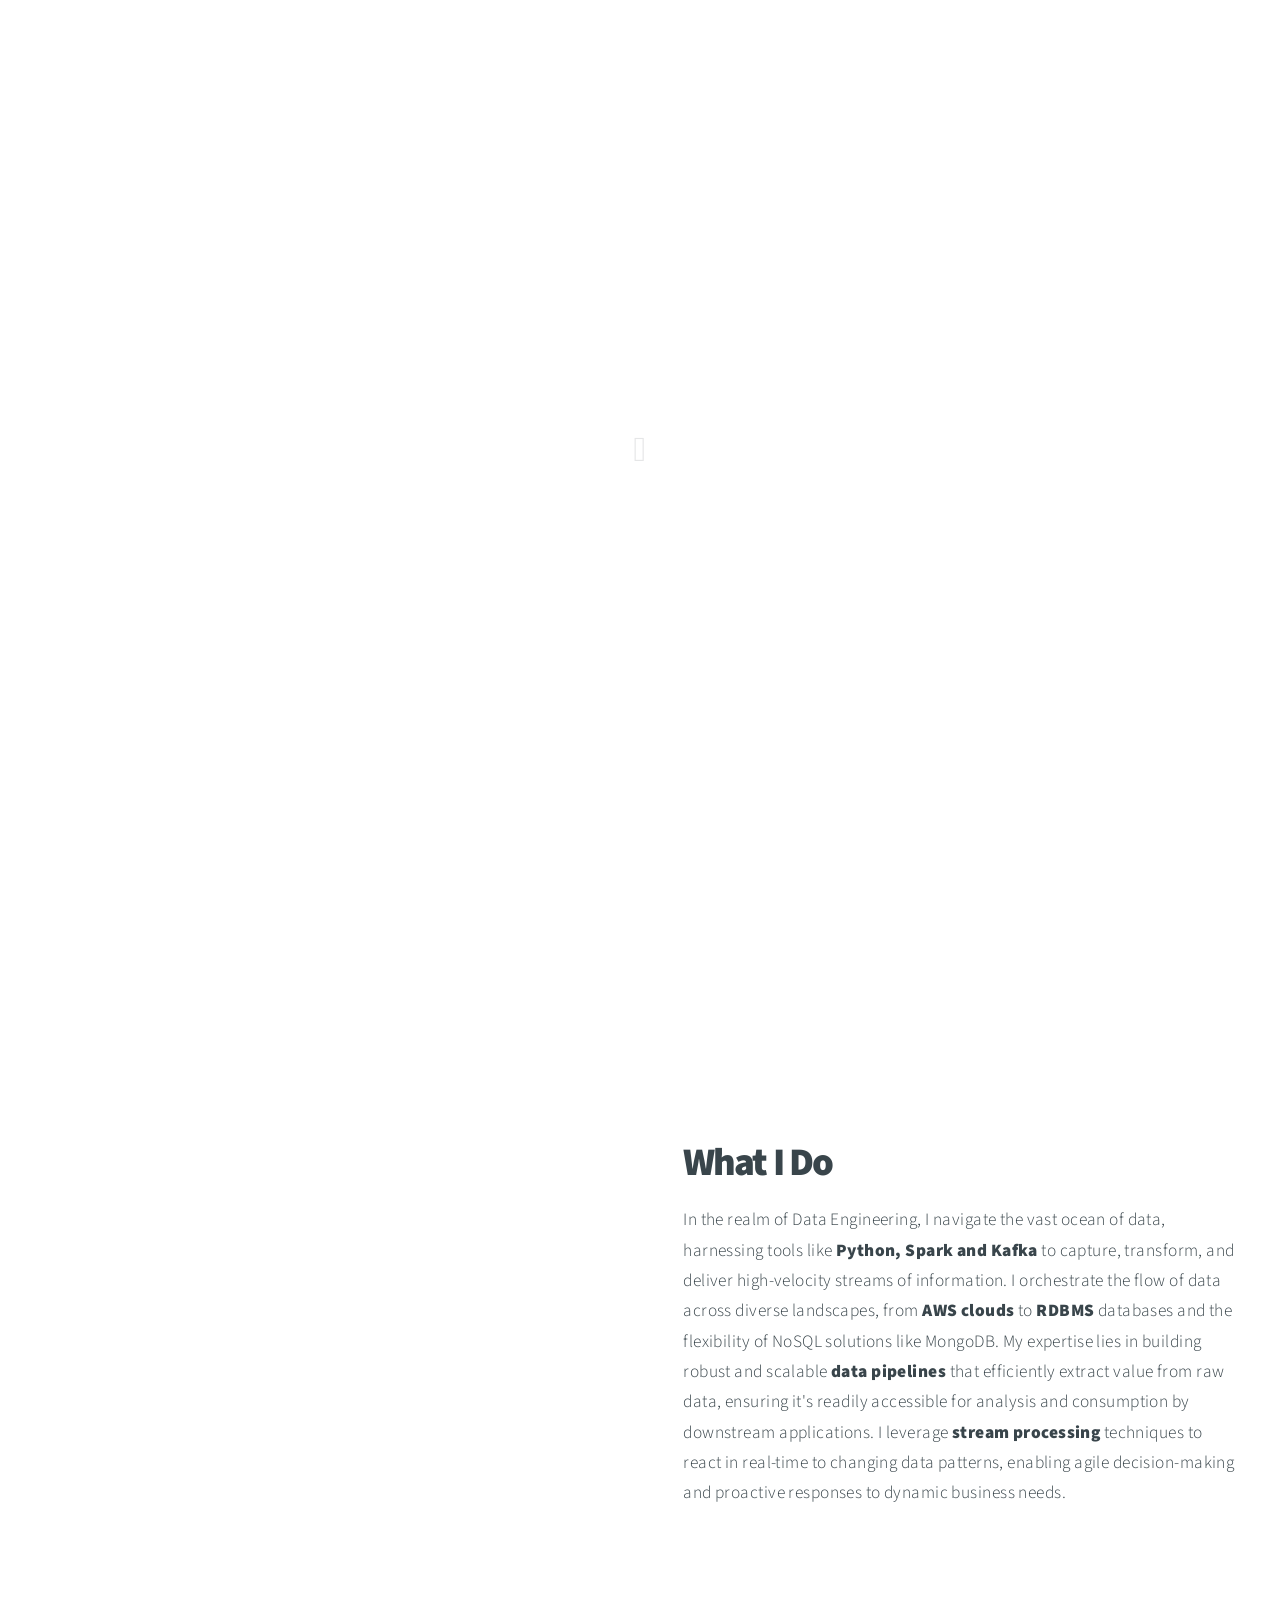
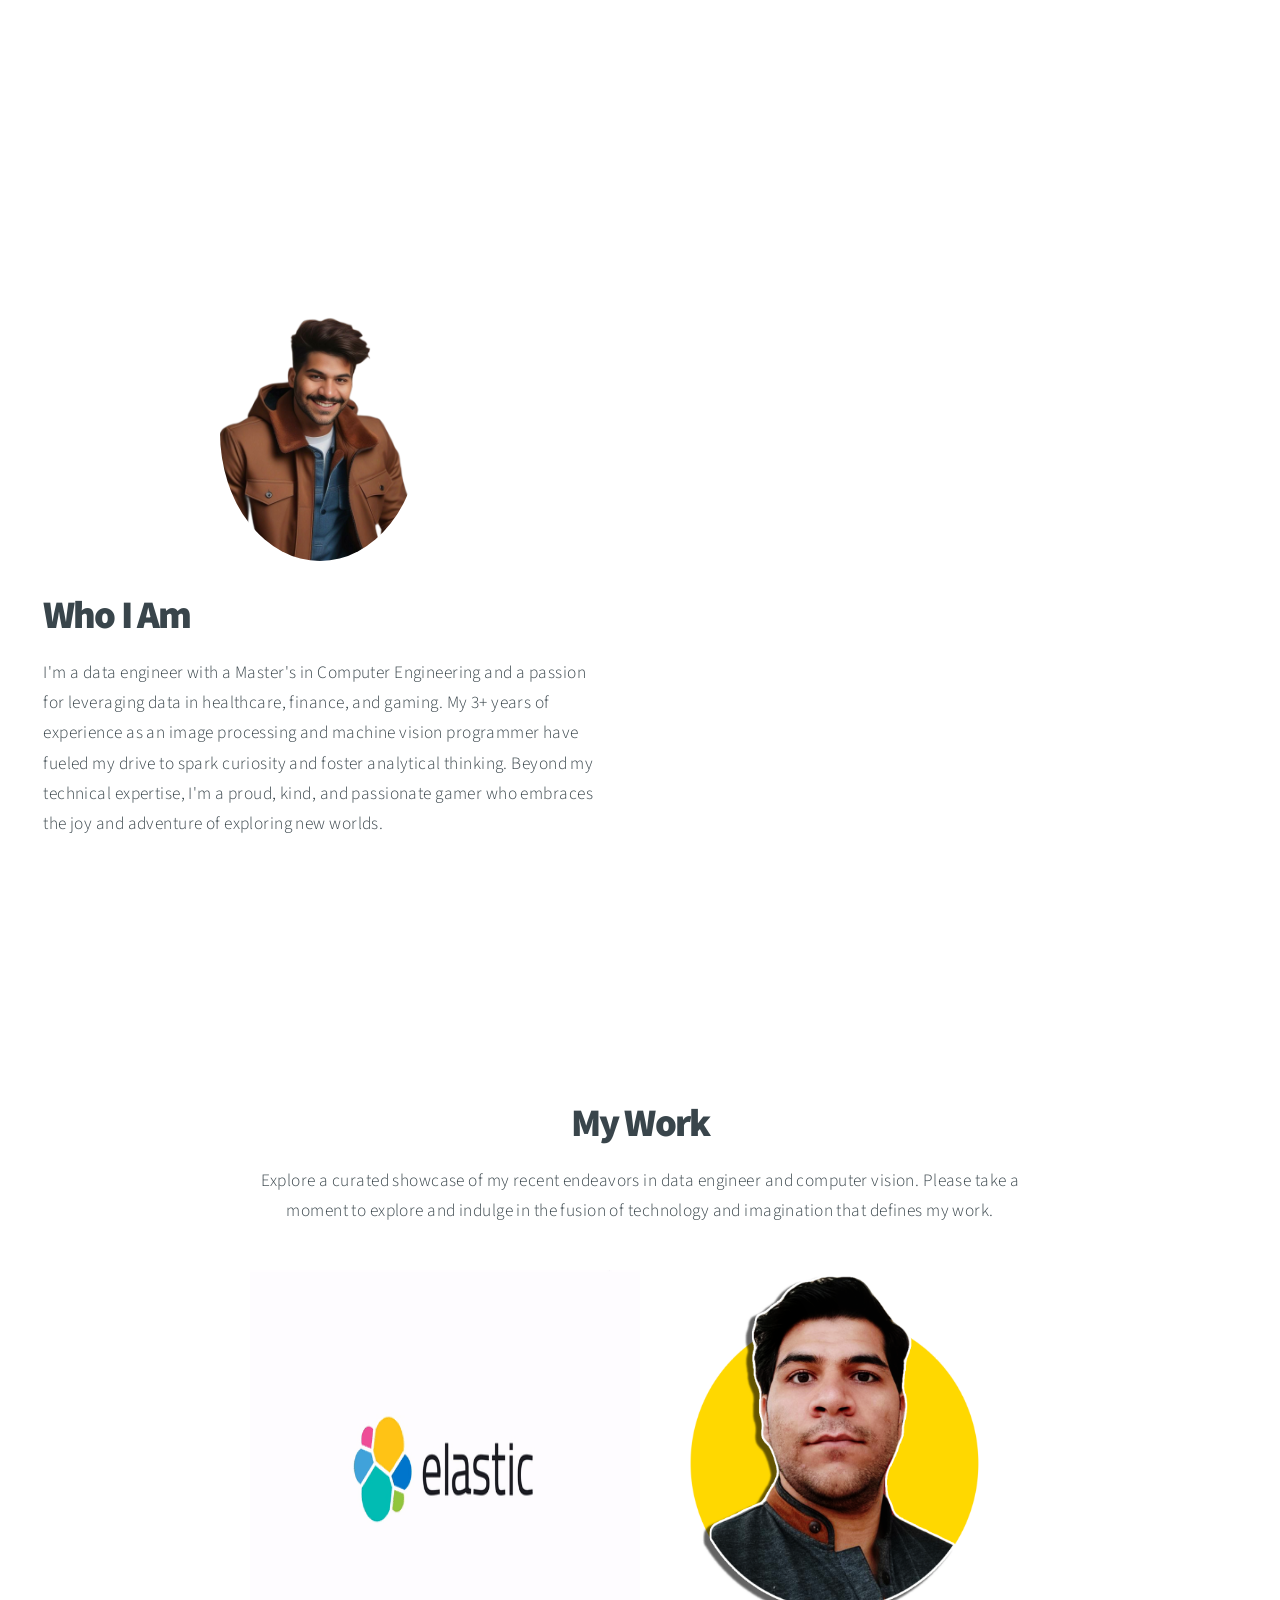
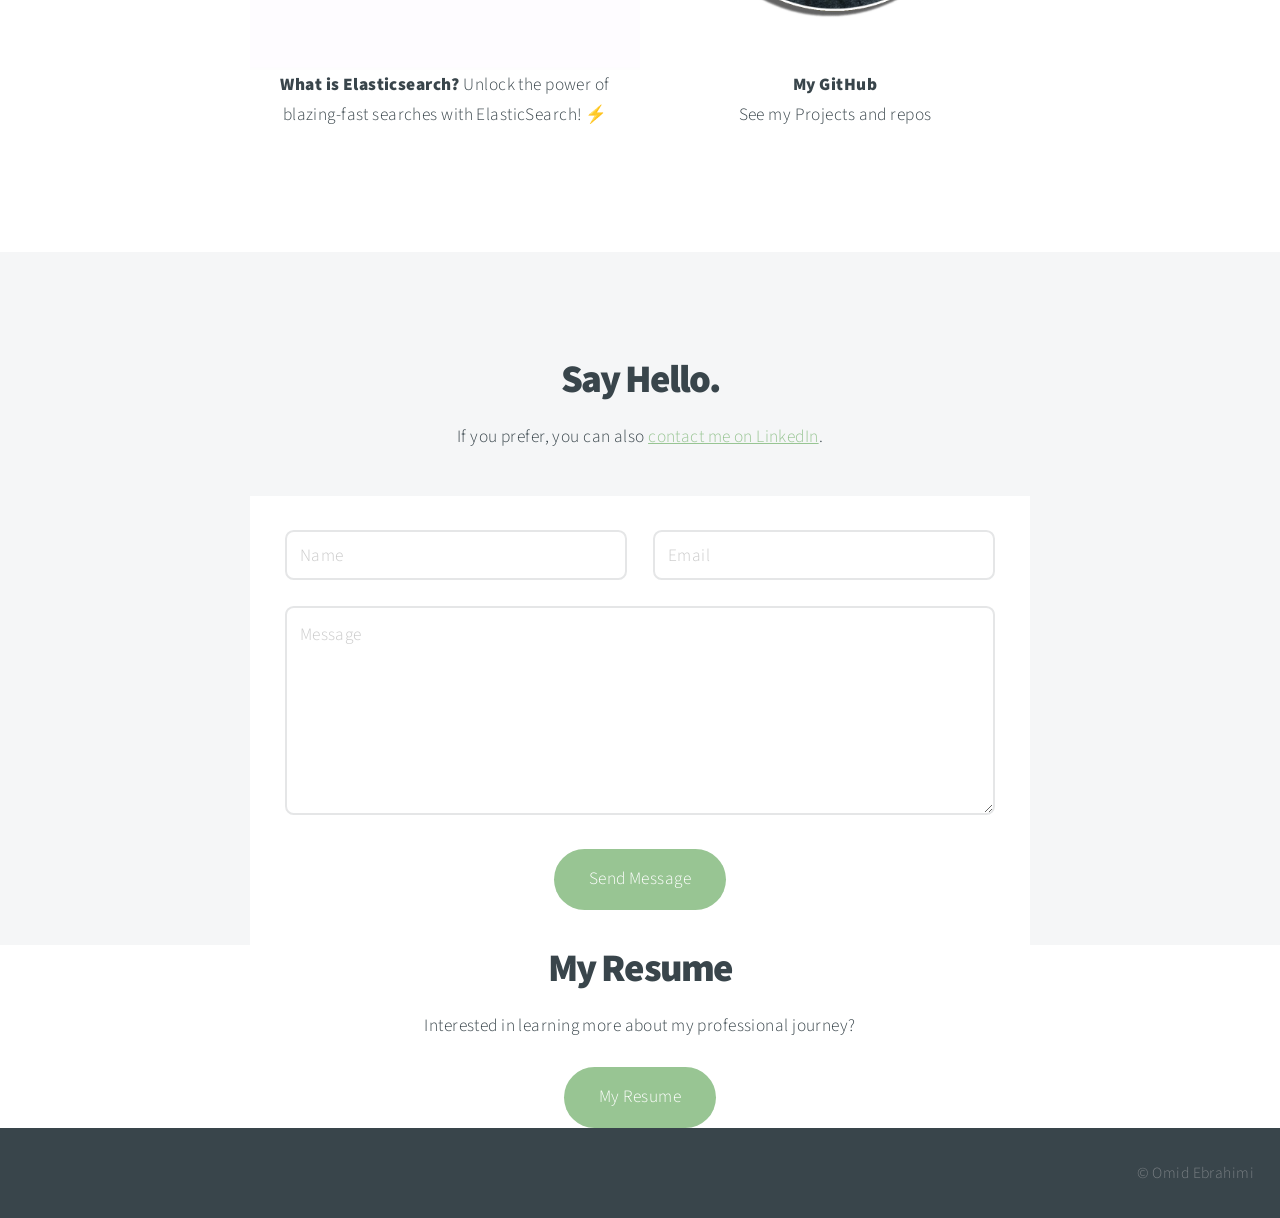
==== index.html @ 538cb81e "edit git hub image and fit article" ====
<!DOCTYPE HTML>
<!--
	Big Picture by HTML5 UP
	html5up.net | @ajlkn
	Free for personal and commercial use under the CCA 3.0 license (html5up.net/license)
-->
<html>
	<head>
		<title>Omid Ebrahimi: Data Engineer Portfolio</title>
		<meta charset="utf-8" />
		<meta name="viewport" content="width=device-width, initial-scale=1, user-scalable=no" />
		<link rel="stylesheet" href="assets/css/main.css" />
		<noscript><link rel="stylesheet" href="assets/css/noscript.css" /></noscript>
	</head>
	<body class="is-preload">

		<!-- Header -->
			<header id="header">
				<h1>Smiling Data Engineer : <a href="https://linkedin.com/in/omidebrahimi1/">Linkedin</a>,
                     <a href="https://github.com/asmrcodez-yt/">Github</a>,
                      <a href="https://medium.com/@thecodez">Medium</a></h1>
				<nav>
					<ul>
						<li><a href="#intro">Intro</a></li>
						<li><a href="#one">What I Do</a></li>
						<li><a href="#two">Who I Am</a></li>
						<li><a href="#work">My Work</a></li>
						<li><a href="#contact">Contact</a></li>
					</ul>
				</nav>
			</header>

		<!-- Intro -->
			<section id="intro" class="main style1 dark fullscreen">
				<div class="content">
					<header>
						<h2>Hey.</h2>
					</header>
					<!--<p>Welcome to <strong>Big Picture</strong> a responsive site template designed by <a href="https://html5up.net">HTML5 UP</a><br />
					and released for free under the <a href="https://html5up.net/license">Creative Commons Attribution license</a>.</p> -->
					<p> <b>Welcome to the portfolio of Omid Ebrahimi , an astrophysicist turned data scientist. 
						<br/>Data engineers, by mastering massive data black holes, uncover hidden and valuable information. Using complex algorithms, they extract brilliant stars of insight from these black holes. </b></p>
					<footer>
						<a href="#one" class="button style2 down">More</a>
					</footer>
				</div>
			</section>

		<!-- One -->
			<section id="one" class="main style2 right dark fullscreen">
				<div class="content box style2">
					<header>
						<h2>What I Do</h2>
					</header>
					<p>In the realm of Data Engineering, I navigate the vast ocean of data, harnessing tools like <b> Python, Spark and Kafka </b> to capture, transform, and deliver high-velocity streams of information. I orchestrate the flow of data across diverse landscapes, from <b>AWS clouds</b>  to <b>RDBMS</b> databases and the flexibility of NoSQL solutions like MongoDB. My expertise lies in building robust and scalable <b>data pipelines</b> that efficiently extract value from raw data, ensuring it's readily accessible for analysis and consumption by downstream applications. I leverage <b>stream processing</b> techniques to react in real-time to changing data patterns, enabling agile decision-making and proactive responses to dynamic business needs.</p>
				</div>
				<a href="#two" class="button style2 down anchored">Next</a>
			</section>

		<!-- Two -->
<section id="two" class="main style2 left dark fullscreen">
    <div class="content box style2">
        <!-- Add Image Here -->
        <figure style="text-align:center; margin-bottom:20px;">
            <img src="images\me.png" alt="Your Name" style="width: 200px; border-radius:50%;" />
        </figure>

        <header>
            <h2>Who I Am</h2>
        </header>
        <p>I'm a data engineer with a Master's in Computer Engineering and a passion for leveraging data in healthcare, finance, and gaming. My 3+ years of experience as an image processing and machine vision programmer have fueled my drive to spark curiosity and foster analytical thinking.

            Beyond my technical expertise, I'm a proud, kind, and passionate gamer who embraces the joy and adventure of exploring new worlds.
</p>
    </div>
    <a href="#work" class="button style2 down anchored">Next</a>
</section>

<!-- Work -->
<section id="work" class="main style3 primary">
    <div class="content">
        <header>
            <h2>My Work</h2>
            <p>Explore a curated showcase of my recent endeavors in data engineer and computer vision. Please take a moment to explore and indulge in the fusion of technology and imagination that defines my work.</p>
        </header>

        <!-- Gallery -->
        <div class="gallery">

            <!-- First Article -->

            <article class="from-left">
               <a href="javascript:void(0);" onclick="window.open('https://www.linkedin.com/pulse/what-elasticsearch-omid-ebrahimi-3rhlf/?trackingId=vCfeGtFwR1SMa940dmOf3w%3D%3D');" class="image fit">
                    <img src="images/thumbs/Welcome.gif" title="AWS" alt="" width="300" height="400" />
                </a> 
                <p><strong>What is Elasticsearch?</strong> Unlock the power of blazing-fast searches with ElasticSearch! ⚡ </p>
            </article>

            <article class="from-right">
                                <a href="javascript:void(0);" onclick="window.open('https://github.com/AsmrCodeZ-YT');" class="image fit">
                    <img src="images/thumbs/github.png" title="Github" alt="" width="300" height="400" />
                </a>
                <p><strong>My GitHub </strong></br> See my Projects and repos</p>
            </article>


        </div> <!-- End of Gallery -->
    </div>
</section>





<!-- Contact -->
<section id="contact" class="main style3 secondary">
    <div class="content">
        <header>
            <h2>Say Hello.</h2>
            <p>If you prefer, you can also <a href="https://www.linkedin.com/in/omidebrahimi1/" target="_blank">contact me on LinkedIn</a>.</p>
        </header>
        <div class="box">
            <form method="post" action="https://formspree.io/f/xpzgpvne">
                <div class="fields">
                    <div class="field half"><input type="text" name="name" placeholder="Name" required /></div>
                    <div class="field half"><input type="email" name="email" placeholder="Email" required /></div>
                    <div class="field"><textarea name="message" placeholder="Message" rows="6" required></textarea></div>
                </div>
                <ul class="actions special">
                    <li><input type="submit" value="Send Message" /></li>
                </ul>
            </form>
        </div>
    </div>
</section>

<!-- Resume -->
<section id="resume" style="text-align:center;">
    <div class="content">
        <header>
            <h2>My Resume</h2>
            <p>Interested in learning more about my professional journey?</p>
        </header>
        <a href="images\OE.pdf" target="_blank" class="button special">My Resume</a>
    </div>
</section>

<!-- Footer -->
<footer id="footer">
    <!-- Icons -->
    <ul class="icons">
        <li><a href="https://www.linkedin.com/in/omidebrahimi1/" target="_blank" class="icon brands fa-linkedin-in"><span class="label">LinkedIn</span></a></li>
    </ul>


				
    
			


				<!-- Menu -->
					<ul class="menu">
						<li>&copy; Omid Ebrahimi</li>
						
					</ul>

			</footer>

		<!-- Scripts -->
			<script src="assets/js/jquery.min.js"></script>
			<script src="assets/js/jquery.poptrox.min.js"></script>
			<script src="assets/js/jquery.scrolly.min.js"></script>
			<script src="assets/js/jquery.scrollex.min.js"></script>
			<script src="assets/js/browser.min.js"></script>
			<script src="assets/js/breakpoints.min.js"></script>
			<script src="assets/js/util.js"></script>
			<script src="assets/js/main.js"></script>

	</body>
</html>
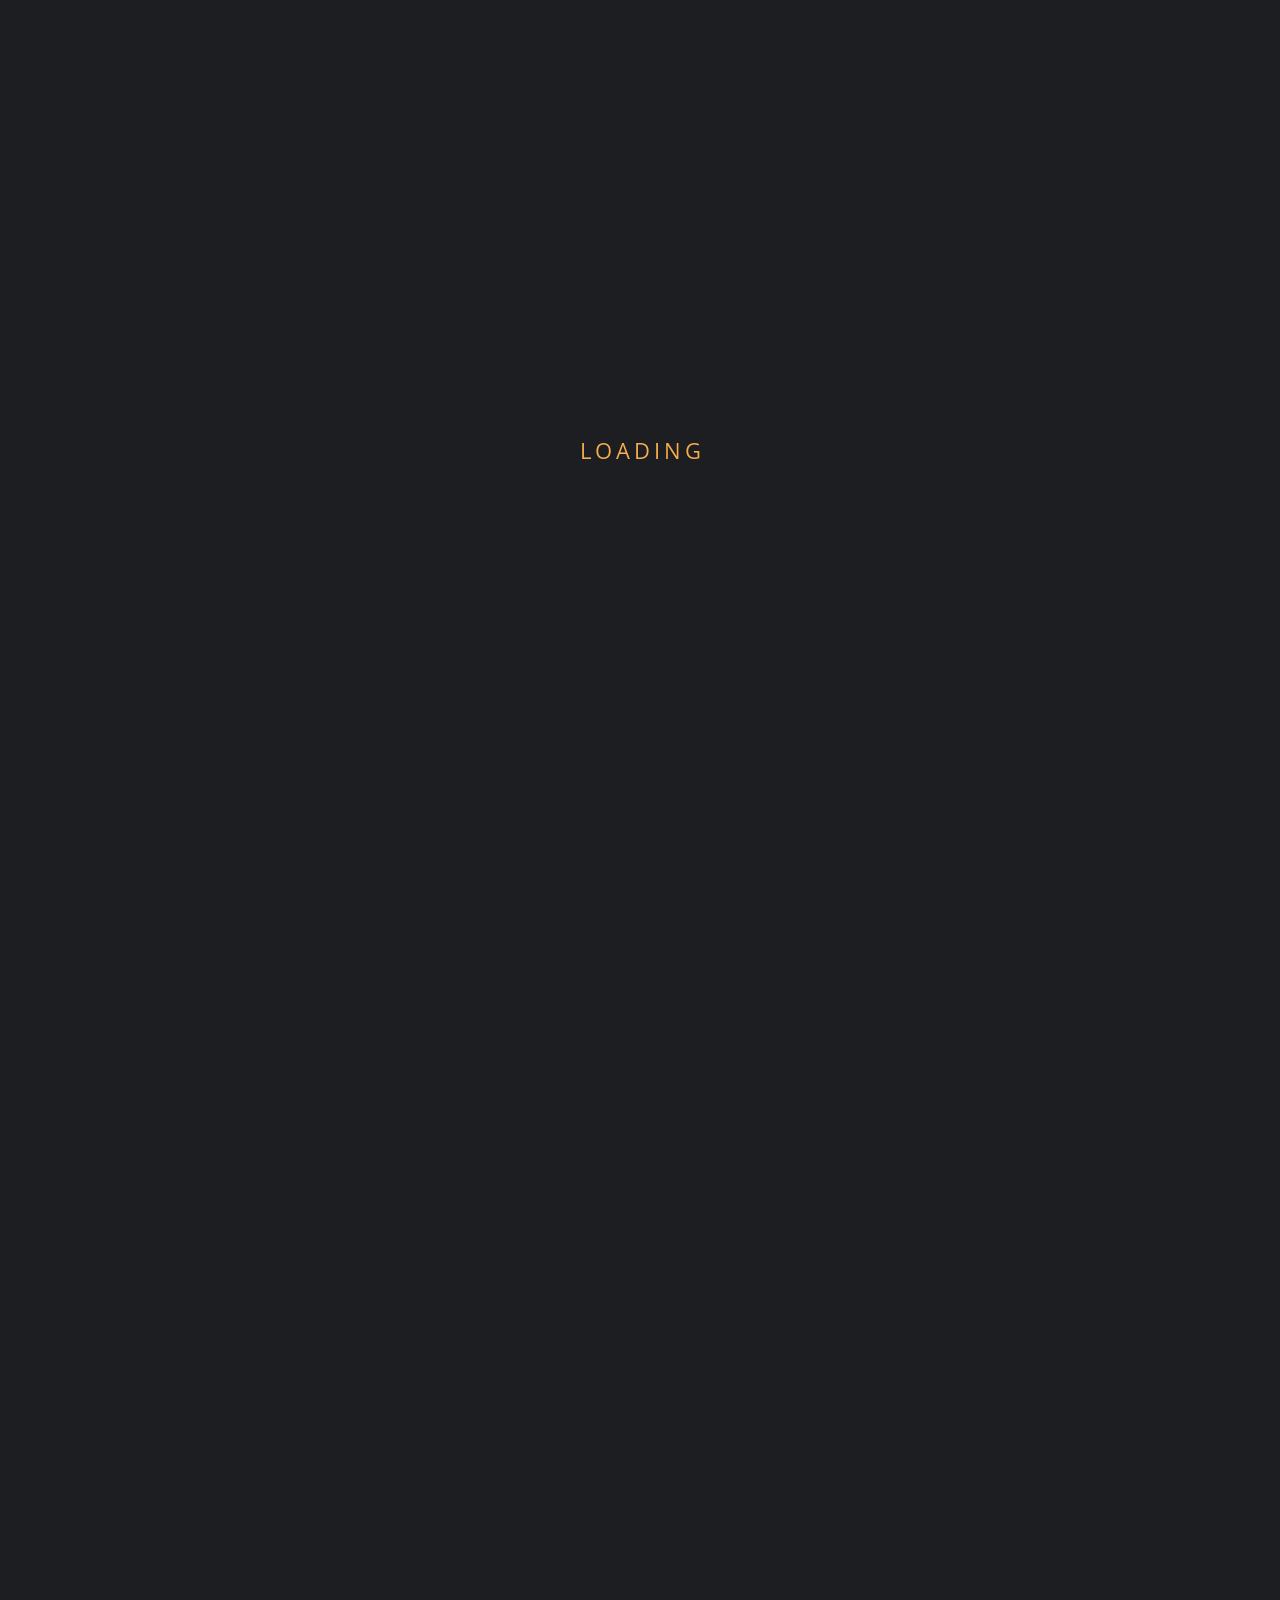
==== commit 66517c67: "feat: :zap: New website minimal" ====
--- a/index.html
+++ b/index.html
@@ -1,180 +1,593 @@
-<!DOCTYPE HTML>
-<!--
-	Big Picture by HTML5 UP
-	html5up.net | @ajlkn
-	Free for personal and commercial use under the CCA 3.0 license (html5up.net/license)
--->
-<html>
-	<head>
-		<title>Omid Ebrahimi: Data Engineer Portfolio</title>
-		<meta charset="utf-8" />
-		<meta name="viewport" content="width=device-width, initial-scale=1, user-scalable=no" />
-		<link rel="stylesheet" href="assets/css/main.css" />
-		<noscript><link rel="stylesheet" href="assets/css/noscript.css" /></noscript>
-	</head>
-	<body class="is-preload">
-
-		<!-- Header -->
-			<header id="header">
-				<h1>Smiling Data Engineer : <a href="https://linkedin.com/in/omidebrahimi1/">Linkedin</a>,
-                     <a href="https://github.com/asmrcodez-yt/">Github</a>,
-                      <a href="https://medium.com/@thecodez">Medium</a></h1>
-				<nav>
-					<ul>
-						<li><a href="#intro">Intro</a></li>
-						<li><a href="#one">What I Do</a></li>
-						<li><a href="#two">Who I Am</a></li>
-						<li><a href="#work">My Work</a></li>
-						<li><a href="#contact">Contact</a></li>
-					</ul>
-				</nav>
-			</header>
-
-		<!-- Intro -->
-			<section id="intro" class="main style1 dark fullscreen">
-				<div class="content">
-					<header>
-						<h2>Hey.</h2>
-					</header>
-					<!--<p>Welcome to <strong>Big Picture</strong> a responsive site template designed by <a href="https://html5up.net">HTML5 UP</a><br />
-					and released for free under the <a href="https://html5up.net/license">Creative Commons Attribution license</a>.</p> -->
-					<p> <b>Welcome to the portfolio of Omid Ebrahimi , an astrophysicist turned data scientist. 
-						<br/>Data engineers, by mastering massive data black holes, uncover hidden and valuable information. Using complex algorithms, they extract brilliant stars of insight from these black holes. </b></p>
-					<footer>
-						<a href="#one" class="button style2 down">More</a>
-					</footer>
-				</div>
-			</section>
-
-		<!-- One -->
-			<section id="one" class="main style2 right dark fullscreen">
-				<div class="content box style2">
-					<header>
-						<h2>What I Do</h2>
-					</header>
-					<p>In the realm of Data Engineering, I navigate the vast ocean of data, harnessing tools like <b> Python, Spark and Kafka </b> to capture, transform, and deliver high-velocity streams of information. I orchestrate the flow of data across diverse landscapes, from <b>AWS clouds</b>  to <b>RDBMS</b> databases and the flexibility of NoSQL solutions like MongoDB. My expertise lies in building robust and scalable <b>data pipelines</b> that efficiently extract value from raw data, ensuring it's readily accessible for analysis and consumption by downstream applications. I leverage <b>stream processing</b> techniques to react in real-time to changing data patterns, enabling agile decision-making and proactive responses to dynamic business needs.</p>
-				</div>
-				<a href="#two" class="button style2 down anchored">Next</a>
-			</section>
-
-		<!-- Two -->
-<section id="two" class="main style2 left dark fullscreen">
-    <div class="content box style2">
-        <!-- Add Image Here -->
-        <figure style="text-align:center; margin-bottom:20px;">
-            <img src="images\me.png" alt="Your Name" style="width: 200px; border-radius:50%;" />
-        </figure>
-
+<!DOCTYPE html>
+<html lang="en" class="no-js">
+
+    <head>
+
+        <!--Meta Tags-->
+        <meta charset="UTF-8" />
+        <meta http-equiv="X-UA-Compatible" content="IE=edge" />
+        <meta name="viewport" content="width=device-width, initial-scale=1.0">
+        <meta name="description" content="Oussama Bouchikhi, resume, personal, portfolio, cv" />
+        <meta name="keywords" content="Oussama Bouchikhi, resume, personal, portfolio, cv" />
+        <meta name="author" content="Oussama Bouchikhi" />
+
+        <!--Page Title-->
+        <title>Oussama Bouchikhi</title>
+
+        <!--Plugins Css-->
+        <link rel="stylesheet" type="text/css" href="css/plugins.css" />
+        <!--Main Styles Css-->
+        <link rel="stylesheet" type="text/css" href="css/style.css" />
+        <!--Color Css-->
+        <link rel="stylesheet" type="text/css" href="css/tan-color.css" />
+
+        <!--Modernizr Js-->
+        <script src="js/modernizr.js"></script>
+
+        <!--Favicons-->
+        <link rel="shortcut icon" href="img/favicon.ico" type="image/x-icon">
+
+    </head>
+
+    <body>
+
+        <!--Preloader Start-->
+        <div class="preloader">
+            <div class="loading-text">
+                <span class="loading-text-words" data-preloader="L">L</span>
+                <span class="loading-text-words" data-preloader="O">O</span>
+                <span class="loading-text-words" data-preloader="A">A</span>
+                <span class="loading-text-words" data-preloader="D">D</span>
+                <span class="loading-text-words" data-preloader="I">I</span>
+                <span class="loading-text-words" data-preloader="N">N</span>
+                <span class="loading-text-words" data-preloader="G">G</span>
+            </div>
+        </div>
+        <!--Preloader End-->
+
+        <!-- Header Start -->
         <header>
-            <h2>Who I Am</h2>
+
+            <!-- logo -->
+            <a class="logo" href="#portfolio"><span>Portfolio</span></a>
+
+            <!-- navigation button -->
+            <div class="menu-button">
+                <span></span>
+                <span></span>
+                <span></span>
+            </div>
+
+            <!-- navigation menu -->
+            <nav class="nav-menu">
+                <div class="nav-menu--links">
+                    <a class="nav-menu--link link--active" href="#home"><i class="fas fa-home"></i><span>Home</span></a>
+                    <a class="nav-menu--link" href="#about"><i class="fas fa-user"></i><span>About</span></a>
+                    <a class="nav-menu--link" href="#resume"><i class="fas fa-address-card"></i><span>Resume</span></a>
+                    <a class="nav-menu--link" href="#portfolio"><i class="fas fa-briefcase"></i><span>Portfolio</span></a>
+                    <a class="nav-menu--link" href="#contact"><i class="fas fa-envelope"></i><span>Contact</span></a>
+                </div>
+
+                <!-- social links -->
+                <div class="social-links">
+                    <a class="social-link" href="https://www.linkedin.com/in/omidebrahimi1/">
+                        <i class="fab fa-linkedin-in"></i>
+                    </a>
+                    <a class="social-link" href="https://github.com/asmrcodez-yt">
+                        <i class="fab fa-github"></i>
+                    </a>
+                    <a class="social-link" href="https://medium.com/@thecodez">
+                        <i class="fab fa-medium"></i>
+                    </a>
+                </div>
+
+            </nav>
+
         </header>
-        <p>I'm a data engineer with a Master's in Computer Engineering and a passion for leveraging data in healthcare, finance, and gaming. My 3+ years of experience as an image processing and machine vision programmer have fueled my drive to spark curiosity and foster analytical thinking.
-
-            Beyond my technical expertise, I'm a proud, kind, and passionate gamer who embraces the joy and adventure of exploring new worlds.
-</p>
-    </div>
-    <a href="#work" class="button style2 down anchored">Next</a>
-</section>
-
-<!-- Work -->
-<section id="work" class="main style3 primary">
-    <div class="content">
-        <header>
-            <h2>My Work</h2>
-            <p>Explore a curated showcase of my recent endeavors in data engineer and computer vision. Please take a moment to explore and indulge in the fusion of technology and imagination that defines my work.</p>
-        </header>
-
-        <!-- Gallery -->
-        <div class="gallery">
-
-            <!-- First Article -->
-
-            <article class="from-left">
-               <a href="javascript:void(0);" onclick="window.open('https://www.linkedin.com/pulse/what-elasticsearch-omid-ebrahimi-3rhlf/?trackingId=vCfeGtFwR1SMa940dmOf3w%3D%3D');" class="image fit">
-                    <img src="images/thumbs/Welcome.gif" title="AWS" alt="" width="300" height="400" />
-                </a> 
-                <p><strong>What is Elasticsearch?</strong> Unlock the power of blazing-fast searches with ElasticSearch! ⚡ </p>
-            </article>
-
-            <article class="from-right">
-                                <a href="javascript:void(0);" onclick="window.open('https://github.com/AsmrCodeZ-YT');" class="image fit">
-                    <img src="images/thumbs/github.png" title="Github" alt="" width="300" height="400" />
-                </a>
-                <p><strong>My GitHub </strong></br> See my Projects and repos</p>
-            </article>
-
-
-        </div> <!-- End of Gallery -->
-    </div>
-</section>
-
-
-
-
-
-<!-- Contact -->
-<section id="contact" class="main style3 secondary">
-    <div class="content">
-        <header>
-            <h2>Say Hello.</h2>
-            <p>If you prefer, you can also <a href="https://www.linkedin.com/in/omidebrahimi1/" target="_blank">contact me on LinkedIn</a>.</p>
-        </header>
-        <div class="box">
-            <form method="post" action="https://formspree.io/f/xpzgpvne">
-                <div class="fields">
-                    <div class="field half"><input type="text" name="name" placeholder="Name" required /></div>
-                    <div class="field half"><input type="email" name="email" placeholder="Email" required /></div>
-                    <div class="field"><textarea name="message" placeholder="Message" rows="6" required></textarea></div>
+        <!-- Header End -->
+
+
+        <!-- Pages Stack Start -->
+        <div id="main" class="pages-stack">
+
+            <!--Banner Page Start-->
+            <section id="home"  class="page section-home" style="background-image: url('img/background/bg-img.jpg');">
+                <div class="banner-text">
+                    <div class="profile-img">
+                        <img src="img/profile-img.jpg" alt="person-image">
+                    </div>
+
+                    <h4> Omid Ebrahimi</h4>
+
+                    <div class="text-slideshow" data-effect="fx3">
+                        <div class="text-slide text-slide--current"><h2 class="animate-title">Big Data Engineer</h2></div>
+                    </div>
+
                 </div>
-                <ul class="actions special">
-                    <li><input type="submit" value="Send Message" /></li>
-                </ul>
-            </form>
+            </section>
+            <!--Banner Page End-->
+
+            <!--About Page Start-->
+            <section id="about" class="page section-about">
+                    <div class="container">
+
+                        <div class="page-heading">
+                            <h2 data-shadow="About">About</h2>
+                        </div>
+
+                        <!--About Info Section Start-->
+                        <div class="row about-info mb-60">
+                            <div class="col-lg-5">
+
+                                <!-- about image -->
+                                <div class="about-img">
+                                    <img src="img/about-img.jpg" alt="">
+                                </div>
+
+                            </div>
+
+                            <div class="col-lg-7">
+                                <h3 class="mb-20">Omid Ebrahimi</h3>
+                                <p>Hello! I’m <strong>Omid Ebrahimi</strong>. In the realm of Data Engineering, I navigate the vast ocean of data, harnessing tools like <strong>Python</strong>, <strong>Spark</strong> and <strong>kafka</strong> to capture, transform, and deliver high-velocity streams of information. I orchestrate the flow of data across diverse landscapes, from AWS clouds to <strong>RDBMS databases</strong> and the flexibility of NoSQL solutions like MongoDB. My expertise lies in building robust and scalable data <strong>pipelines</strong> that efficiently extract value from raw data, ensuring it's readily accessible for analysis and consumption by downstream applications. I leverage <strong>stream processing</strong> techniques to react in real-time to changing data patterns, enabling agile decision-making and proactive responses to dynamic business needs.</p>
+
+                                <div class="row mb-20">
+                                    <div class="col-sm-6 col-lg-8">
+                                        <!-- about list -->
+                                        <ul class="about-list">
+                                            <li> <span class="title">Name</span> <span class="value">Omid Ebrahimi</span> </li>
+                                            <li> <span class="title">Email</span> <span class="value">omidh225@gmail.com</span> </li>
+                                        </ul>
+                                    </div>
+                                    <div class="col-sm-6">
+                                        <!-- about list -->
+                                        <ul class="about-list">
+                                            <li> <span class="title">GitHub</span> <span class="value">AsmrCodeZ-YT</span> </li>
+                                            <li> <span class="title">Location</span> <span class="value">Iran</span> </li>
+                                            <li> <span class="title">Freelance</span> <span class="value">Available</span> </li>
+                                        </ul>
+                                    </div>
+                                </div>
+
+                                <div class="row">
+                                    <div class="col-md-12">
+                                        <!-- resume button -->
+                                        <div class="resume-button">
+                                            <a class="main-btn" download target="_blank" href="https://drive.google.com/file/d/16v3rtnOcx5ItvTKjLiqgVAqCz86He98F/view?usp=sharing">Download CV</a>
+                                        </div>
+                                    </div>
+                                </div>
+
+                            </div>
+                        </div>
+                        <!--About Info Section End-->
+
+                        <!--Services Section Start-->
+                        <div class="row services mb-20">
+                            <div class="col-md-12">
+                                <div class="sub-heading">
+                                    <h3 >Services</h3>
+                                </div>
+                            </div>
+
+                            <!--service item-->
+                            <div class="col-lg-3 col-sm-6">
+                                <div class="service-item">
+                                    <i class="icon-desktop"></i>
+                                    <h4 class="title">Web Development</h4>
+                                    <p>I can develop your DataBases and Data Pipeline with the latest technologies</p>
+                                </div>
+                            </div>
+
+                            <!--service item-->
+                            <div class="col-lg-3 col-sm-6">
+                                <div class="service-item">
+                                    <i class="icon-speedometer"></i>
+                                    <h4 class="title">Optimize performance</h4>
+                                    <p>I can optimize your DataBases and Data Pipeline speed an performance wheter for the Cload</p>
+                                </div>
+                            </div>
+
+                            <!--service item-->
+                            <div class="col-lg-3 col-sm-6">
+                                <div class="service-item">
+                                    <i class="icon-cloud"></i>
+                                    <h4 class="title">Pipeline Deployment</h4>
+                                    <p>I can deploy any pipeline in a shared hosting server or on the cloud</p>
+                                </div>
+                            </div>
+
+                            <!--service item-->
+                            <div class="col-lg-3 col-sm-6">
+                                <div class="service-item">
+                                    <i class="icon-tools-2"></i>
+                                    <h4 class="title">Bug fixing</h4>
+                                    <p>I can fix your database/pipeline bugs/errors and refactor your code to meet the best practises and have a clean architecture</p>
+                                </div>
+                            </div>
+
+                        </div>
+                        <!--Services Section End-->
+
+                    </div>
+            </section>
+            <!--About Section End-->
+
+            <!--Resume Page Start-->
+            <section id="resume" class="page section-resume">
+                <div class="container">
+                    <div class="row">
+                        <div class="col-md-12">
+                            <div class="page-heading">
+                                <h2 data-shadow="Resume">Resume</h2>
+                            </div>
+                        </div>
+                    </div>
+
+                    <div class="row mb-10">
+
+                        <!--Experience Column Start-->
+                        <div class="col-lg-6">
+                            <div class="sub-heading">
+                                <h3>Experience</h3>
+                            </div>
+
+                            <!--experience timeline start-->
+                            <ul class="experience timeline">
+                                <!--timeline item-->
+                                <li class="event">
+                                    <h4>Backend developer</h4>
+                                    <h5>
+                                        <span class="date">05/2022 - present</span>
+                                        <span class="company">contract | remote</span>
+                                        <p class="company">Oney</p>
+                                    </h5>
+                                    <p>Stack: Nodejs, Typescript, DDD, BDD, Azure DevOps, Jest, Cypress, Cucumber...</p>
+                                </li>
+                            </ul>
+                            <!--experience timeline end-->
+
+                            <!--experience timeline start-->
+                            <ul class="experience timeline">
+                                <!--timeline item-->
+                                <li class="event">
+                                    <h4>Frontend developer</h4>
+                                    <h5>
+                                        <span class="date">02/2022 - 05/2022</span>
+                                        <span class="company">Fulltime | remote</span>
+                                        <p class="company">Smartinia</p>
+                                    </h5>
+                                    <p>Leveraged GraphQL to create APIs for both internal and external use,
+                                        reducing the time to ship new front-end features</p>
+                                    <p>Work with designers, translating designs into code (React/React native/Nextjs).</p>
+                                </li>
+                            </ul>
+                            <!--experience timeline end-->
+                            
+                            <!--experience timeline start-->
+                            <ul class="experience timeline">
+                                <!--timeline item-->
+                                <li class="event">
+                                    <h4>Fullstack developer</h4>
+                                    <h5>
+                                        <span class="date">09/2021 - 02/2022</span>
+                                        <span class="company">Freelance, remote</span>
+                                    </h5>
+                                    <p>Contributed to the frontend of a web app for cloud infrastructure management platform using React and Redux.</p>
+                                    <p>Created a part of a nutrition mobile application using React native</p>
+                                </li>
+                            </ul>
+                            <!--experience timeline end-->
+
+                            <!--experience timeline start-->
+                            <ul class="experience timeline">
+                                <!--timeline item-->
+                                <li class="event">
+                                    <h4>Open Source Contributor</h4>
+                                    <h5>
+                                        <span class="date">10/2019 - 10/2021</span>
+                                        <span class="company">Volunteer, remote</span>
+                                        <p class="company">Github</p>
+                                    </h5>
+                                    <p>Built 100% test coverage for all new features using Jest and Istanbul for the 𝗱𝘇𝗰𝗼𝗱𝗲-𝗶𝗼/𝗹𝗲𝗯𝗹𝗮𝗱 library</p>
+                                    <p>Handled the API design and development of RESTful Services for the 𝗱𝘇𝗰𝗼𝗱𝗲-𝗶𝗼/𝗹𝗲𝗯𝗹𝗮𝗱 using Nodejs</p>
+                                    <p>Maintained the open-minds/-Hacktober-fest-2021 repo</p>
+                                    <p>Contributed to the development of Team Open Minds website</p>
+                                    <p>And others...</p>
+                                </li>
+                            </ul>
+                            <!--experience timeline end-->
+
+                        </div>
+                        <!--Experience Column End-->
+
+                        <!--Education Column Start-->
+                        <div class="col-lg-6">
+                            <div class="sub-heading">
+                                <h3>Education</h3>
+                            </div>
+
+                            <!--education timeline start-->
+                            <ul class="education timeline">
+                                <!--timeline item-->
+                                <li class="event">
+                                    <h4>Bachelor's degree in IT</h4>
+                                    <h5>
+                                        <span class="date">2018-2021</span>
+                                        <span class="company">Université Oran 1, Oran, Algeria</span>
+                                    </h5>
+                                    <p>I graduated from "Université Oran 1 Ahmed Ben Bella" with a Bachelor's degree in Computer science (Information Technolgy)</p>
+                                </li>
+                            </ul>
+                            <!--education timeline end-->
+
+                        </div>
+                        <!--Education Column End-->
+                    </div>
+
+                    <!--Skills Row Start-->
+                    <div class="row">
+
+                        <!-- Frontend Skills Column Start -->
+                        <div class="col-lg-6 skills">
+                            <div class="sub-heading">
+                                <h3>My Skills</h3>
+                            </div>
+
+                            <div class="custom-skills">
+                              <!--skill item-->
+                              <div class="custom-skill">
+                                  Python
+                              </div>
+                              <!--skill item-->
+                              <div class="custom-skill">
+                                Go
+                                </div>
+                              <!--skill item-->
+                              <div class="custom-skill">
+                                Spark
+                              </div>
+                              <!--skill item-->
+                              <div class="custom-skill">
+                                  Kafka
+                              </div>
+                              <!--skill item-->
+                              <div class="custom-skill">
+                                  ElasticSearch
+                              </div>
+                              <!--skill item-->
+                              <div class="custom-skill">
+                                  SQL
+                              </div>
+                              <!--skill item-->
+                              <div class="custom-skill">
+                                  PostgresSQL
+                              </div>
+                              <!--skill item-->
+                              <div class="custom-skill">
+                                AirFlow
+                            </div>
+                            </div>
+
+                        </div>
+                        <!-- Frontend Skills Column End -->
+
+                        <!-- Backend Skills Column Start -->
+                        <div class="col-lg-6 skills">
+                            <div class="sub-heading">
+                                <h3 data-shadow="Backend Skills">Stream Processing</h3>
+                            </div>
+
+                            <div class="custom-skills">
+                              <!--skill item-->
+                              <div class="custom-skill">
+                                  MongoDB
+                              </div>
+                              <!--skill item-->
+                              <div class="custom-skill">
+                                  Postgres
+                              </div>
+                              <!--skill item-->
+                              <div class="custom-skill">
+                                  MySQL
+                              </div>
+                              <!--skill item-->
+                              <div class="custom-skill">
+                                  Docker
+                              </div>
+                              <!--skill item-->
+                              <div class="custom-skill">
+                                  AWS
+                              </div>
+                              <!--skill item-->
+                              <div class="custom-skill">
+                                  Kubernetes
+                              </div>
+                              <!--skill item-->
+                              <div class="custom-skill">
+                                DBT
+                                </div>
+                              <!--skill item-->
+                              <div class="custom-skill">
+                                  Testing
+                              </div>
+                            </div>
+
+                        </div>
+                        <!-- Backend Skills Column End -->
+
+                    </div>
+                    <!--Skills Row End-->
+
+                </div>
+            </section>
+            <!--Resume Page End-->
+
+            <!--Portfolio Page Start-->
+            <section id="portfolio" class="page section-blog">
+                <div class="container">
+                    <div class="row">
+                        <div class="col-md-12">
+                            <div class="page-heading">
+                                <h2 data-shadow="Portfolio">Portfolio</h2>
+                            </div>
+                        </div>
+                    </div>
+                    <div class="blogs-container">
+
+                        <div class="col-lg-6">
+                            <!--Portfolio item-->
+                            <div class="blog-item">
+                                <div class="post-img">
+                                    <img src="img/portfolio/elastic_article.gif" alt="PostHunter">
+                                </div>
+                                <div class="post-content">
+                                    <a class="cat" href="https://www.linkedin.com/pulse/what-elasticsearch-omid-ebrahimi-3rhlf/?trackingId=vCfeGtFwR1SMa940dmOf3w%3D%3D">ElasticSearch Article</a>
+                                    <p>What is Elasticsearch?</p>
+                                    <div class="meta">
+                                        <span class="date">January 1, 2025</span>
+                                    </div>
+                                </div>
+                            </div>
+                            <div class="blog-item">
+                                <div class="post-img">
+                                    <img src="img/portfolio/img-1.png" alt="PostHunter">
+                                </div>
+                                <div class="post-content">
+                                    <a class="cat" href="./pages/portfolio/crwn-clothing.html">Post Hunter Telegram</a>
+                                    <p>Post Hunter Telegram</p>
+                                    <div class="meta">
+                                        <span class="date">January 1, 2025</span>
+                                    </div>
+                                </div>
+                            </div>
+
+                            <!--Portfolio item-->
+                            <div class="blog-item">
+
+                                <div class="post-img">
+                                    <img src="img/portfolio/img-2.png" alt="CRWN Clothing">
+                                </div>
+
+                                <div class="post-content">
+                                    <a class="cat" href="./pages/portfolio/smart-brain.html">News Scraping pipeline</a>
+                                    <p>News Scraping pipeline</p>
+                                    <div class="meta">
+                                        <span class="date">January 19, 2025</span>
+                                    </div>
+                                </div>
+                            </div>
+
+                            <!--Portfolio item-->
+                            <div class="blog-item">
+
+                                <div class="post-img">
+                                    <img src="img/portfolio/img-3.jpg" alt="Pneumoty">
+                                </div>
+
+                                <div class="post-content">
+                                    <a class="cat" href="./pages/portfolio/pneumoty.html">Pneumoty</a>
+                                    <div class="meta">
+                                      <p>Social network dedicated for doctors</p>
+                                        <span class="date">Jully 3, 2021</span>
+                                    </div>
+                                </div>
+                            </div>
+
+                        </div>
+
+                    </div>
+                </div>
+            </section>
+            <!--Portfolio Page End-->
+
+            <!--Contact Page Start-->
+            <section id="contact"  class="page section-contact">
+                <div class="container">
+                    <div class="row">
+                        <div class="col-md-12">
+                            <div class="page-heading">
+                                <h2 data-shadow="Contact">Contact</h2>
+                            </div>
+                        </div>
+                    </div>
+
+                    <div class="row">
+                        <!--Contact Information Column Start-->
+                        <div class="contact-detail">
+                            <div class="sub-heading mb-20">
+                                <h3>Get In Touch</h3>
+                            </div>
+                            <p>For more information on any of my services or to talk about how I may be able to help you,
+                              <!--  please get in touch with me using the form opposite. Or  -->
+                              you can call and follow my social media.</p>
+                            <ul class="contact-info">
+                                <li class="email">
+                                    <span class="title">E-mail</span><span class="value">Omidh225@gmail.com</span>
+                                </li>
+                            </ul>
+
+                            <!--social media icons-->
+                            <div class="social-media">
+                                <h4>Follow</h4>
+                                <div class="social-media-icons">
+                                    <a href="https://www.linkedin.com/in/omidebrahimi1/"><i class="fab fa-linkedin"></i></a>
+                                </div>
+                            </div>
+                        </div>
+                        <!--Contact Information Column End-->
+
+
+                        <!--Contact Form Column Start-->
+                        
+                        <div class="col-lg-6">
+                            <form id="contact-form" method="post" action="mail.php">
+                                <div class="input">
+                                    <input class="input-field cf-validate" id="cf-name" type="text" name="name" placeholder="Your Name"/>
+                                </div>
+
+                                <div class="input">
+                                    <input class="input-field cf-validate" id="cf-email" type="text" name="email" placeholder="Your Email"/>
+                                </div>
+
+                                <div class="input">
+                                    <textarea class="input-field cf-validate" id="cf-message" name="message" rows="5" placeholder="Message"></textarea>
+                                </div>
+
+                                <div class="alert-container col-md-12"></div>
+
+                                <div class="submit-button text-center">
+                                    <button class="main-btn" id="cf-submit">Send Message</button>
+                                </div>
+
+                            </form>
+                        </div>
+
+                        <!--Contact Form Column End-->
+
+                    </div>
+
+
+                </div>
+            </section>
+            <!--Contact Page End-->
+
         </div>
-    </div>
-</section>
-
-<!-- Resume -->
-<section id="resume" style="text-align:center;">
-    <div class="content">
-        <header>
-            <h2>My Resume</h2>
-            <p>Interested in learning more about my professional journey?</p>
-        </header>
-        <a href="images\OE.pdf" target="_blank" class="button special">My Resume</a>
-    </div>
-</section>
-
-<!-- Footer -->
-<footer id="footer">
-    <!-- Icons -->
-    <ul class="icons">
-        <li><a href="https://www.linkedin.com/in/omidebrahimi1/" target="_blank" class="icon brands fa-linkedin-in"><span class="label">LinkedIn</span></a></li>
-    </ul>
-
-
-				
-    
-			
-
-
-				<!-- Menu -->
-					<ul class="menu">
-						<li>&copy; Omid Ebrahimi</li>
-						
-					</ul>
-
-			</footer>
-
-		<!-- Scripts -->
-			<script src="assets/js/jquery.min.js"></script>
-			<script src="assets/js/jquery.poptrox.min.js"></script>
-			<script src="assets/js/jquery.scrolly.min.js"></script>
-			<script src="assets/js/jquery.scrollex.min.js"></script>
-			<script src="assets/js/browser.min.js"></script>
-			<script src="assets/js/breakpoints.min.js"></script>
-			<script src="assets/js/util.js"></script>
-			<script src="assets/js/main.js"></script>
-
-	</body>
+        <!-- /pages-stack -->
+
+        <!--Jquery JS-->
+        <script src="js/jquery.min.js"></script>
+        <!--Plugins JS-->
+        <script src="js/plugins.min.js"></script>
+        <!--Google Map Api-->
+        <script src="https://maps.google.com/maps/api/js?sensor=false"></script>
+        <!--Site Main JS-->
+        <script src="js/main.js"></script>
+        <script type="text/javascript">
+            const MY_BIRTHDAY = '1999-06-15';
+            const getAge = birthDate => Math.floor((new Date() - new Date(birthDate).getTime()) / 3.15576e+10)
+            document.getElementById('current-year').innerHTML = new Date().getFullYear();
+            document.getElementById('age').innerHTML = getAge(MY_BIRTHDAY);
+        </script>
+
+    </body>
 </html>
--- a/css/plugins.css
+++ b/css/plugins.css
@@ -0,0 +1,27 @@
+/*********````********************************************************************
+  ____                                  _____ _
+ / ___|___  ___ _ __ ___   ___  ___    |_   _| |__   ___ _ __ ___   ___  ___
+| |   / _ \/ __| '_ ` _ \ / _ \/ __|_____| | | '_ \ / _ \ '_ ` _ \ / _ \/ __|
+| |__| (_) \__ \ | | | | | (_) \__ \_____| | | | | |  __/ | | | | |  __/\__ \
+ \____\___/|___/_| |_| |_|\___/|___/     |_| |_| |_|\___|_| |_| |_|\___||___/
+
+******************************************************************************/
+
+
+/************ Plugins CSS  **************************************
+
+    Template Name: Clarks - Vcard Template
+    Author: cosmos-themes
+    Envato Profile: https://themeforest.net/user/cosmos-themes
+    version: 1.0
+    Copyright: 2019
+
+****************************************************************/
+
+@import url("plugins/bootstrap.css");
+@import url("plugins/fontawesome.css");
+@import url("plugins/et-line.css");
+@import url("plugins/simplebar.css");
+@import url("plugins/owl.carousel.min.css");
+@import url("plugins/owl.theme.default.min.css");
+@import url("plugins/magnific-popup.css");
--- a/css/style.css
+++ b/css/style.css
@@ -0,0 +1,1943 @@
+/*******************************************************************************
+  ____                                  _____ _
+ / ___|___  ___ _ __ ___   ___  ___    |_   _| |__   ___ _ __ ___   ___  ___
+| |   / _ \/ __| '_ ` _ \ / _ \/ __|_____| | | '_ \ / _ \ '_ ` _ \ / _ \/ __|
+| |__| (_) \__ \ | | | | | (_) \__ \_____| | | | | |  __/ | | | | |  __/\__ \
+ \____\___/|___/_| |_| |_|\___/|___/     |_| |_| |_|\___|_| |_| |_|\___||___/
+
+******************************************************************************/
+
+
+/************ CSS Styles **************************************
+
+    Template Name: Clarks - Vcard Template
+    Author: cosmos-themes
+    Envato Profile: https://themeforest.net/user/cosmos-themes
+    version: 1.0
+    Copyright: 2019
+
+****************************************************************/
+
+
+/*************************************
+
+        Table of Content
+
+        1. Body and Core Css
+        2. Helper
+        3. Layout
+        4. Home Section
+        5. About Section
+        6. Resume Section
+        7. Portfolio Section
+        8. Blogs Section
+        9. Contact Section
+        10. Blog Page Css
+        11. Mobile Responsive Css
+
+**************************************/
+
+
+/*======== 1. Body and Core Css ========*/
+
+@import url("https://fonts.googleapis.com/css?family=Open+Sans:400,600,700");
+@import url("https://fonts.googleapis.com/css?family=Source+Serif+Pro:400,600,700");
+* {
+	-webkit-box-sizing: border-box;
+	box-sizing: border-box;
+	padding: 0;
+	margin: 0;
+	list-style: none !important;
+	outline: none !important;
+}
+
+*:after,
+*:before {
+	-webkit-box-sizing: border-box;
+	box-sizing: border-box;
+}
+
+h1,
+h2,
+h3,
+h4,
+h5,
+h6 {
+	margin: 0;
+	padding: 0;
+}
+
+i,
+em {
+	font-style: normal;
+}
+
+a:hover {
+	text-decoration: none;
+}
+
+html,
+body {
+	overflow: hidden;
+	height: 100vh;
+}
+
+body {
+	font-family: "Open Sans", sans-serif;
+	font-size: 16px;
+	line-height: 1.65;
+	color: #e1e1e1;
+	background-color: #1d1e21;
+	-webkit-font-smoothing: antialiased;
+	-moz-osx-font-smoothing: grayscale;
+}
+
+h1,
+h2,
+h3,
+h4,
+h5,
+h6 {
+	font-family: "Source Serif Pro", serif;
+	-webkit-font-smoothing: antialiased;
+	-moz-osx-font-smoothing: grayscale;
+}
+
+span {
+	display: inline-block;
+}
+
+p {
+	line-height: 1.65;
+}
+
+img {
+	width: 100%;
+	height: auto;
+}
+
+a,
+a:hover,
+a:focus {
+	color: inherit;
+}
+
+a {
+	text-decoration: none;
+	color: #e1e1e1;
+	outline: none;
+}
+
+a:hover {
+	color: #fff;
+}
+
+.mt-0 {
+	margin-top: 0 !important;
+}
+
+.mt-5 {
+	margin-top: 5px !important;
+}
+
+.mt-10 {
+	margin-top: 10px !important;
+}
+
+.mt-15 {
+	margin-top: 15px !important;
+}
+
+.mt-20 {
+	margin-top: 20px !important;
+}
+
+.mt-25 {
+	margin-top: 25px !important;
+}
+
+.mt-30 {
+	margin-top: 30px !important;
+}
+
+.mt-35 {
+	margin-top: 35px !important;
+}
+
+.mt-40 {
+	margin-top: 40px !important;
+}
+
+.mt-45 {
+	margin-top: 45px !important;
+}
+
+.mt-50 {
+	margin-top: 50px !important;
+}
+
+.mt-55 {
+	margin-top: 55px !important;
+}
+
+.mt-60 {
+	margin-top: 60px !important;
+}
+
+.mt-62 {
+	margin-top: 62px !important;
+}
+
+.mt-65 {
+	margin-top: 65px !important;
+}
+
+.mt-70 {
+	margin-top: 70px !important;
+}
+
+.mt-75 {
+	margin-top: 75px !important;
+}
+
+.mt-80 {
+	margin-top: 80px !important;
+}
+
+.mt-85 {
+	margin-top: 85px !important;
+}
+
+.mt-90 {
+	margin-top: 90px !important;
+}
+
+.mt-95 {
+	margin-top: 95px !important;
+}
+
+.mt-100 {
+	margin-top: 100px !important;
+}
+
+
+/* Custom Margin Bottom */
+
+.mb-0 {
+	margin-bottom: 0 !important;
+}
+
+.mb-5 {
+	margin-bottom: 5px !important;
+}
+
+.mb-10 {
+	margin-bottom: 10px !important;
+}
+
+.mb-15 {
+	margin-bottom: 15px !important;
+}
+
+.mb-20 {
+	margin-bottom: 20px !important;
+}
+
+.mb-25 {
+	margin-bottom: 25px !important;
+}
+
+.mb-30 {
+	margin-bottom: 30px !important;
+}
+
+.mb-35 {
+	margin-bottom: 35px !important;
+}
+
+.mb-40 {
+	margin-bottom: 40px !important;
+}
+
+.mb-45 {
+	margin-bottom: 45px !important;
+}
+
+.mb-50 {
+	margin-bottom: 50px !important;
+}
+
+.mb-55 {
+	margin-bottom: 55px !important;
+}
+
+.mb-60 {
+	margin-bottom: 60px !important;
+}
+
+.mb-62 {
+	margin-bottom: 62px !important;
+}
+
+.mb-65 {
+	margin-bottom: 65px !important;
+}
+
+.mb-70 {
+	margin-bottom: 70px !important;
+}
+
+.mb-75 {
+	margin-bottom: 75px !important;
+}
+
+.mb-80 {
+	margin-bottom: 80px !important;
+}
+
+.mb-85 {
+	margin-bottom: 85px !important;
+}
+
+.mb-90 {
+	margin-bottom: 90px !important;
+}
+
+.mb-95 {
+	margin-bottom: 95px !important;
+}
+
+.mb-100 {
+	margin-bottom: 100px !important;
+}
+
+.m-0 {
+	margin: 0px !important;
+}
+
+
+/* Custom Padding top */
+
+.pt-0 {
+	padding-top: 0 !important;
+}
+
+.pt-5 {
+	padding-top: 5px !important;
+}
+
+.pt-10 {
+	padding-top: 10px !important;
+}
+
+.pt-15 {
+	padding-top: 15px !important;
+}
+
+.pt-20 {
+	padding-top: 20px !important;
+}
+
+.pt-25 {
+	padding-top: 25px !important;
+}
+
+.pt-30 {
+	padding-top: 30px !important;
+}
+
+.pt-35 {
+	padding-top: 35px !important;
+}
+
+.pt-40 {
+	padding-top: 40px !important;
+}
+
+.pt-45 {
+	padding-top: 45px !important;
+}
+
+.pt-50 {
+	padding-top: 50px !important;
+}
+
+.pt-55 {
+	padding-top: 55px !important;
+}
+
+.pt-60 {
+	padding-top: 60px !important;
+}
+
+.pt-65 {
+	padding-top: 65px !important;
+}
+
+.pt-70 {
+	padding-top: 70px !important;
+}
+
+.pt-75 {
+	padding-top: 75px !important;
+}
+
+.pt-80 {
+	padding-top: 80px !important;
+}
+
+.pt-85 {
+	padding-top: 85px !important;
+}
+
+.pt-90 {
+	padding-top: 90px !important;
+}
+
+.pt-95 {
+	padding-top: 95px !important;
+}
+
+.pt-100 {
+	padding-top: 100px !important;
+}
+
+
+/* Custom Padding top */
+
+.pb-0 {
+	padding-bottom: 0 !important;
+}
+
+.pb-5 {
+	padding-bottom: 5px !important;
+}
+
+.pb-10 {
+	padding-bottom: 10px !important;
+}
+
+.pb-15 {
+	padding-bottom: 15px !important;
+}
+
+.pb-20 {
+	padding-bottom: 20px !important;
+}
+
+.pb-25 {
+	padding-bottom: 25px !important;
+}
+
+.pb-30 {
+	padding-bottom: 30px !important;
+}
+
+.pb-35 {
+	padding-bottom: 35px !important;
+}
+
+.pb-40 {
+	padding-bottom: 40px !important;
+}
+
+.pb-45 {
+	padding-bottom: 45px !important;
+}
+
+.pb-50 {
+	padding-bottom: 50px !important;
+}
+
+.pb-55 {
+	padding-bottom: 55px !important;
+}
+
+.pb-60 {
+	padding-bottom: 60px !important;
+}
+
+.pb-65 {
+	padding-bottom: 65px !important;
+}
+
+.pb-70 {
+	padding-bottom: 70px !important;
+}
+
+.pb-75 {
+	padding-bottom: 75px !important;
+}
+
+.pb-80 {
+	padding-bottom: 80px !important;
+}
+
+.pb-85 {
+	padding-bottom: 85px !important;
+}
+
+.pb-90 {
+	padding-bottom: 90px !important;
+}
+
+.pb-95 {
+	padding-bottom: 95px !important;
+}
+
+.pb-100 {
+	padding-bottom: 100px !important;
+}
+
+.p-0 {
+	padding: 0 !important;
+}
+
+
+/*======== 2. Helper ========*/
+
+
+/*Preloader*/
+
+.preloader {
+	position: fixed;
+	top: 0;
+	left: 0;
+	width: 100%;
+	height: 100%;
+	background: #1d1e21;
+	z-index: 9999;
+}
+
+.loading-text {
+	position: absolute;
+	top: 0;
+	bottom: 0;
+	left: 0;
+	right: 0;
+	margin: auto;
+	text-align: center;
+	width: 100%;
+	height: 100px;
+	line-height: 100px;
+}
+
+.loading-text span {
+	display: inline-block;
+	position: relative;
+	overflow: hidden;
+	color: #000;
+	font-size: 22px;
+}
+
+.loading-text span:before {
+	content: attr(data-preloader);
+	position: absolute;
+	top: 0;
+	left: 0;
+	color: #e1e1e1;
+	-webkit-animation-duration: 3s;
+	animation-duration: 3s;
+	-webkit-animation-iteration-count: infinite;
+	animation-iteration-count: infinite;
+	-webkit-animation-fill-mode: backwards;
+	animation-fill-mode: backwards;
+	-webkit-animation-name: preload-animation;
+	animation-name: preload-animation;
+}
+
+.loading-text span:nth-child(2):before {
+	-webkit-animation-delay: 0.2s;
+	animation-delay: 0.2s;
+}
+
+.loading-text span:nth-child(3):before {
+	-webkit-animation-delay: 0.4s;
+	animation-delay: 0.4s;
+}
+
+.loading-text span:nth-child(4):before {
+	-webkit-animation-delay: 0.6s;
+	animation-delay: 0.6s;
+}
+
+.loading-text span:nth-child(5):before {
+	-webkit-animation-delay: 0.8s;
+	animation-delay: 0.8s;
+}
+
+.loading-text span:nth-child(6):before {
+	-webkit-animation-delay: 1s;
+	animation-delay: 1s;
+}
+
+.loading-text span:nth-child(7):before {
+	-webkit-animation-delay: 1.2s;
+	animation-delay: 1.2s;
+}
+
+@-webkit-keyframes preload-animation {
+	0%,
+	100% {
+		-webkit-transform: rotateY(-90deg) scale(1);
+		transform: rotateY(-90deg) scale(1);
+		opacity: 0;
+	}
+	20%,
+	50% {
+		-webkit-transform: rotateY(0) scale(1);
+		transform: rotateY(0) scale(1);
+		opacity: 1;
+	}
+	75% {
+		-webkit-transform: rotateY(0) scale(1.2);
+		transform: rotateY(0) scale(1.2);
+		opacity: 0;
+	}
+}
+
+@keyframes preload-animation {
+	0%,
+	100% {
+		-webkit-transform: rotateY(-90deg) scale(1);
+		transform: rotateY(-90deg) scale(1);
+		opacity: 0;
+	}
+	20%,
+	50% {
+		-webkit-transform: rotateY(0) scale(1);
+		transform: rotateY(0) scale(1);
+		opacity: 1;
+	}
+	75% {
+		-webkit-transform: rotateY(0) scale(1.2);
+		transform: rotateY(0) scale(1.2);
+		opacity: 0;
+	}
+}
+
+.page-heading {
+	text-align: center;
+	margin-top: 60px;
+	margin-bottom: 50px;
+}
+
+.page-heading h2 {
+	position: relative;
+	font-size: 32px;
+	letter-spacing: 1px;
+	text-transform: capitalize;
+	font-family: "Source Serif Pro", serif;
+	color: #e1e1e1;
+	font-weight: 700;
+	line-height: 100%;
+	text-transform: uppercase;
+}
+
+.page-heading h2:before {
+	position: absolute;
+	content: attr(data-shadow);
+	top: 50%;
+	left: 50%;
+	-webkit-transform: translate(-50%, -50%);
+	-ms-transform: translate(-50%, -50%);
+	transform: translate(-50%, -50%);
+	font-size: 62px;
+	text-transform: capitalize;
+	z-index: -1;
+	color: #e1e1e1;
+	font-weight: 700;
+	opacity: .04;
+	text-transform: uppercase;
+}
+
+.sub-heading {
+	margin-bottom: 40px;
+	text-align: center;
+	overflow: hidden;
+}
+
+.sub-heading h3 {
+	color: #e1e1e1;
+	font-weight: 600;
+	font-size: 28px;
+	display: inline-block;
+	position: relative;
+	padding-bottom: 5px;
+}
+
+.sub-heading h3:before {
+	content: " ";
+	background: cyan;
+	height: 4px;
+	position: absolute;
+	bottom: 0%;
+	left: 50%;
+	width: 50px;
+	-webkit-border-radius: 2px;
+	border-radius: 2px;
+	-webkit-transform: translateX(-50%);
+	-ms-transform: translateX(-50%);
+	transform: translateX(-50%);
+}
+
+.main-btn {
+	text-transform: uppercase;
+	font-size: 16px;
+	font-weight: 600;
+	display: inline-block;
+	position: relative;
+	text-align: center;
+	color: #e1e1e1;
+	border: 2px solid #e1e1e1;
+	-webkit-border-radius: 5px;
+	border-radius: 5px;
+	background-color: transparent;
+	cursor: pointer;
+	line-height: 40px;
+	padding-left: 20px;
+	padding-right: 20px;
+	-webkit-transition: all .2s ease-in;
+	-o-transition: all .2s ease-in;
+	transition: all .2s ease-in;
+}
+
+.main-btn:hover {
+	color: #1d1e21;
+}
+
+blockquote {
+	font-size: 18px;
+	border-left: 4px solid #e1e1e1;
+	font-style: italic;
+	padding-left: 20px;
+	margin: 40px 0;
+	font-weight: 500;
+}
+
+
+/*Forms*/
+
+form {
+	-webkit-box-shadow: 0 0 30px rgba(0, 0, 0, 0.2);
+	box-shadow: 0 0 30px rgba(0, 0, 0, 0.2);
+	-webkit-border-radius: 5px;
+	border-radius: 5px;
+	padding: 38px;
+}
+
+form .input-field {
+	width: 100%;
+	background-color: transparent;
+	border: none;
+	border-bottom: 2px solid rgba(255, 255, 255, 0.1);
+	margin-bottom: 20px;
+	padding-bottom: 10px;
+	color: #e1e1e1;
+	resize: none;
+}
+
+form .input-field.cf-error {
+	border-color: #aa0000;
+}
+
+form .input-field:focus {
+	border-color: #fff;
+}
+
+form .input-field.input--filled {
+	border-color: #fff;
+}
+
+#contact-form .alert-container {
+	text-align: center;
+}
+
+#contact-form .alert-container .alert {
+	-webkit-border-radius: 0;
+	border-radius: 0;
+}
+
+
+/*======== 3. Layout ========*/
+
+
+/*Pages Navigation*/
+
+header .nav-menu {
+    text-align: center;
+    position: absolute;
+    top: 0;
+    left: 0;
+    width: 100%;
+    height: 47vh;
+    padding: 5vh;
+    pointer-events: none;
+    opacity: 0;
+    background: transparent;
+    -webkit-transition: opacity 1.2s, -webkit-transform 1.2s;
+    transition: opacity 1.2s, -webkit-transform 1.2s;
+    -o-transition: transform 1.2s, opacity 1.2s;
+    transition: transform 1.2s, opacity 1.2s;
+    transition: transform 1.2s, opacity 1.2s, -webkit-transform 1.2s;
+    -webkit-transition-timing-function: cubic-bezier(0.2, 1, 0.3, 1);
+    -o-transition-timing-function: cubic-bezier(0.2, 1, 0.3, 1);
+    transition-timing-function: cubic-bezier(0.2, 1, 0.3, 1);
+    -webkit-transform: translate3d(0, 150px, 0);
+    transform: translate3d(0, 150px, 0);
+}
+
+header .nav-menu.nav-menu--open {
+    pointer-events: auto;
+    opacity: 1;
+    -webkit-transform: translate3d(0, 0, 0);
+    transform: translate3d(0, 0, 0);
+}
+
+header .nav-menu.nav-menu--open .social-links {
+    opacity: 1;
+    -webkit-transition-delay: 0.35s;
+    -o-transition-delay: 0.35s;
+    transition-delay: 0.35s;
+    -webkit-transform: translate3d(0, 0, 0);
+    transform: translate3d(0, 0, 0);
+}
+
+header .nav-menu.nav-menu--open .copy {
+    opacity: 1;
+    -webkit-transition-delay: 0.65s;
+    -o-transition-delay: 0.65s;
+    transition-delay: 0.65s;
+    -webkit-transform: translate3d(0, 0, 0);
+    transform: translate3d(0, 0, 0);
+}
+
+header .nav-menu .social-links {
+    opacity: 0;
+    -webkit-transition: opacity 1.2s, -webkit-transform 1.2s;
+    transition: opacity 1.2s, -webkit-transform 1.2s;
+    -o-transition: transform 1.2s, opacity 1.2s;
+    transition: transform 1.2s, opacity 1.2s;
+    transition: transform 1.2s, opacity 1.2s, -webkit-transform 1.2s;
+    -webkit-transition-timing-function: cubic-bezier(0.2, 1, 0.3, 1);
+    -o-transition-timing-function: cubic-bezier(0.2, 1, 0.3, 1);
+    transition-timing-function: cubic-bezier(0.2, 1, 0.3, 1);
+    -webkit-transform: translate3d(0, 20px, 0);
+    transform: translate3d(0, 20px, 0);
+}
+
+header .nav-menu .copy {
+    opacity: 0;
+    -webkit-transition: opacity 1.2s, -webkit-transform 1.2s;
+    transition: opacity 1.2s, -webkit-transform 1.2s;
+    -o-transition: transform 1.2s, opacity 1.2s;
+    transition: transform 1.2s, opacity 1.2s;
+    transition: transform 1.2s, opacity 1.2s, -webkit-transform 1.2s;
+    -webkit-transition-timing-function: cubic-bezier(0.2, 1, 0.3, 1);
+    -o-transition-timing-function: cubic-bezier(0.2, 1, 0.3, 1);
+    transition-timing-function: cubic-bezier(0.2, 1, 0.3, 1);
+    -webkit-transform: translate3d(0, 20px, 0);
+    transform: translate3d(0, 20px, 0);
+}
+
+header .nav-menu {
+	display: -webkit-box;
+	display: -webkit-flex;
+	display: -ms-flexbox;
+	display: flex;
+	-webkit-box-orient: vertical;
+	-webkit-box-direction: normal;
+	-webkit-flex-direction: column;
+	-ms-flex-direction: column;
+	flex-direction: column;
+	-webkit-justify-content: space-around;
+	-ms-flex-pack: distribute;
+	justify-content: space-around;
+}
+
+header .nav-menu {
+	text-align: center;
+}
+
+header .nav-menu .nav-menu--link {
+	display: inline-block;
+	padding: 0 0.2em;
+	margin: 0px 15px;
+	text-align: center;
+	font-size: 1.2em;
+	color: #888;
+	position: relative;
+}
+
+header .nav-menu .nav-menu--link:hover,
+header .nav-menu .nav-menu--link.link--active {
+	color: #fff;
+}
+
+header .nav-menu .nav-menu--link i {
+	text-align: center;
+}
+
+header .nav-menu .nav-menu--link span {
+	display: block;
+	text-transform: uppercase;
+	letter-spacing: 1px;
+	font-size: 12px;
+	font-weight: 700;
+	padding-top: 2px;
+	line-height: 100%;
+	text-align: center;
+}
+
+header .nav-menu .social-links .social-link {
+	font-size: 24px;
+	display: inline-block;
+	margin-left: 18px;
+	margin-right: 18px;
+	color: #888;
+}
+
+header .nav-menu .social-links .social-link:hover {
+	color: #e1e1e1;
+}
+
+header .nav-menu .copy {
+	color: #888;
+	font-size: 15px;
+	margin-bottom: 0;
+}
+
+header .logo {
+	position: absolute;
+	display: block;
+	z-index: 1000;
+	top: 20px;
+	left: 20px;
+	font-size: 24px;
+	font-weight: 600;
+	letter-spacing: 1px;
+	line-height: 1em;
+	text-shadow: 0px 1px 1px black;
+	color: #fff;
+	height: 50px;
+	width: 150px;
+	overflow: hidden;
+}
+
+header .logo:before {
+	content: "";
+	position: absolute;
+	width: 100%;
+	height: 100%;
+	top: 0;
+	left: 0;
+	background-color: #e1e1e1;
+	opacity: .6;
+	-webkit-border-radius: 5px;
+	border-radius: 5px;
+	z-index: -1;
+}
+
+header .logo span {
+	position: absolute;
+	top: 50%;
+	left: 50%;
+	-webkit-transform: translate(-50%, -50%);
+	-ms-transform: translate(-50%, -50%);
+	transform: translate(-50%, -50%);
+}
+
+header .menu-button {
+	position: absolute;
+	display: inline-block;
+	top: 20px;
+	right: 20px;
+	height: 50px;
+	width: 50px;
+	z-index: 1000;
+	cursor: pointer;
+	padding: 10px 8px;
+}
+
+header .menu-button:before {
+	content: "";
+	position: absolute;
+	width: 100%;
+	height: 100%;
+	top: 0;
+	left: 0;
+	background-color: #e1e1e1;
+	opacity: .6;
+	-webkit-border-radius: 5px;
+	border-radius: 5px;
+	z-index: -1;
+}
+
+header .menu-button span {
+	display: block;
+	position: absolute;
+	height: 3px;
+	width: 35px;
+	background-color: #fff;
+	left: 7.5px;
+	-webkit-transition: -webkit-transform 300ms cubic-bezier(0.8, 0.5, 0.2, 1.4);
+	transition: -webkit-transform 300ms cubic-bezier(0.8, 0.5, 0.2, 1.4);
+	-o-transition: transform 300ms cubic-bezier(0.8, 0.5, 0.2, 1.4);
+	transition: transform 300ms cubic-bezier(0.8, 0.5, 0.2, 1.4);
+	transition: transform 300ms cubic-bezier(0.8, 0.5, 0.2, 1.4), -webkit-transform 300ms cubic-bezier(0.8, 0.5, 0.2, 1.4);
+}
+
+header .menu-button span:nth-child(1) {
+	top: 12px;
+	-webkit-transform-origin: 0px 0px;
+	-ms-transform-origin: 0px 0px;
+	transform-origin: 0px 0px;
+}
+
+header .menu-button span:nth-child(2) {
+	top: 24px;
+	right: 7.5px;
+	width: 30px;
+}
+
+header .menu-button span:nth-child(3) {
+	top: 36px;
+	-webkit-transform-origin: 0% 100%;
+	-ms-transform-origin: 0% 100%;
+	transform-origin: 0% 100%;
+}
+
+header .menu-button.menu-button--open span:nth-child(1) {
+	-webkit-transform: rotate(45deg);
+	-ms-transform: rotate(45deg);
+	transform: rotate(45deg);
+	left: 14px;
+}
+
+header .menu-button.menu-button--open span:nth-child(2) {
+	opacity: 0;
+}
+
+header .menu-button.menu-button--open span:nth-child(3) {
+	-webkit-transform: rotate(-45deg);
+	-ms-transform: rotate(-45deg);
+	transform: rotate(-45deg);
+	left: 14px;
+}
+
+
+/* Pages stack */
+
+.pages-stack {
+	z-index: 100;
+	pointer-events: none;
+	-webkit-perspective: 1200px;
+	perspective: 1200px;
+	-webkit-perspective-origin: 50% -50%;
+	perspective-origin: 50% -50%;
+	-webkit-transform-style: preserve-3d;
+	transform-style: preserve-3d;
+}
+
+.pages-stack--open .page {
+	cursor: pointer;
+	-webkit-transition: opacity 0.45s, -webkit-transform 0.45s;
+	transition: opacity 0.45s, -webkit-transform 0.45s;
+	-o-transition: transform 0.45s, opacity 0.45s;
+	transition: transform 0.45s, opacity 0.45s;
+	transition: transform 0.45s, opacity 0.45s, -webkit-transform 0.45s;
+	-webkit-transition-timing-function: cubic-bezier(0.6, 0, 0.4, 1);
+	-o-transition-timing-function: cubic-bezier(0.6, 0, 0.4, 1);
+	transition-timing-function: cubic-bezier(0.6, 0, 0.4, 1);
+	-webkit-box-shadow: 0 -1px 10px rgba(0, 0, 0, 0.1);
+	box-shadow: 0 -1px 10px rgba(0, 0, 0, 0.1);
+}
+
+.page {
+	position: relative;
+	z-index: 5;
+	overflow: hidden;
+	overflow-y: hidden;
+	width: 100%;
+	height: 100vh;
+	pointer-events: auto;
+	background: #2a2b30;
+	-webkit-transform: translateZ(0);
+	transform: translateZ(0);
+}
+
+.page--inactive {
+	position: absolute;
+	z-index: 0;
+	top: 0;
+	opacity: 0;
+}
+
+.pages-stack--open a,
+.pages-stack--open .portfolio-filter,
+.pages-stack--open button {
+	pointer-events: none;
+	cursor: default;
+}
+
+
+/*======== 4. Home Section ========*/
+
+[class*="letter"] {
+	display: block;
+	position: relative;
+	-webkit-box-flex: 0;
+	-webkit-flex: none;
+	-ms-flex: none;
+	flex: none;
+	white-space: pre;
+}
+
+
+/* Text Slideshow */
+
+.text-slideshow,
+.text-slideshow .text-slide {
+	position: relative;
+	width: 100%;
+	height: 100%;
+}
+
+.text-slideshow .text-slide {
+	display: -webkit-box;
+	display: -webkit-flex;
+	display: -ms-flexbox;
+	display: flex;
+	-webkit-box-orient: horizontal;
+	-webkit-box-direction: normal;
+	-webkit-flex-direction: row;
+	-ms-flex-direction: row;
+	flex-direction: row;
+	-webkit-box-align: center;
+	-webkit-align-items: center;
+	-ms-flex-align: center;
+	align-items: center;
+}
+
+.text-slideshow .text-slide:not(.text-slide--current) {
+	position: absolute;
+	top: 0;
+	pointer-events: none;
+	opacity: 0;
+}
+
+.letter-effect {
+	display: -webkit-box;
+	display: -webkit-flex;
+	display: -ms-flexbox;
+	display: flex;
+	-webkit-box-orient: horizontal;
+	-webkit-box-direction: normal;
+	-webkit-flex-direction: row;
+	-ms-flex-direction: row;
+	flex-direction: row;
+	-webkit-box-align: center;
+	-webkit-align-items: center;
+	-ms-flex-align: center;
+	align-items: center;
+	-webkit-flex-wrap: wrap;
+	-ms-flex-wrap: wrap;
+	flex-wrap: wrap;
+}
+
+.page.section-home {
+	-webkit-background-size: cover;
+	background-size: cover;
+	background-position: center center;
+}
+
+.page.section-home:before {
+	content: '';
+	position: absolute;
+	top: 0;
+	left: 0;
+	height: 100%;
+	width: 100%;
+	background-color: #181818;
+	opacity: .4;
+	z-index: 0;
+}
+
+.page.section-home .banner-text {
+	position: absolute;
+	top: 50%;
+	width: 100%;
+	text-align: center;
+	-webkit-transform: translateY(-50%);
+	-ms-transform: translateY(-50%);
+	transform: translateY(-50%);
+}
+
+.page.section-home .banner-text .profile-img {
+    display: inline-block;
+    margin-bottom: 30px;
+}
+.page.section-home .banner-text .profile-img img {
+    width: 200px;
+    height: 200px;
+    -webkit-border-radius: 50%;
+    border-radius: 50%;
+    border: 3px solid #dfdfdf;
+}
+
+.page.section-home .banner-text .animate-title {
+	margin: auto;
+	font-size: 62px;
+	text-transform: uppercase;
+	line-height: 100%;
+	color: #fff;
+	font-weight: 700;
+	letter-spacing: 2px;
+}
+
+.page.section-home .banner-text h4 {
+	font-size: 32px;
+	letter-spacing: 1px;
+	font-weight: 700;
+	text-transform: uppercase;
+	margin-bottom: 20px;
+	font-family: "Open Sans", sans-serif;
+}
+
+.page.section-home #video-container {
+	position: absolute !important;
+	height: 100%;
+	width: 100%;
+	z-index: -1;
+}
+
+.page.section-home #particles-js {
+	position: absolute;
+	top: 0;
+	right: 0;
+	bottom: 0;
+	left: 0;
+}
+
+.page.section-home .banner-slider {
+	position: absolute;
+	left: 0;
+	top: 0;
+	right: 0;
+	bottom: 0;
+	z-index: -1;
+}
+
+
+/*======== 5. About Section ========*/
+
+.section-about .about-img img {
+	border: 10px solid rgba(255, 255, 255, 0.03);
+	-webkit-border-radius: 5px;
+	border-radius: 5px;
+	-webkit-box-shadow: 0 0 30px rgba(0, 0, 0, 0.2);
+	box-shadow: 0 0 30px rgba(0, 0, 0, 0.2);
+}
+
+.section-about .about-info h3 {
+	font-size: 26px;
+	letter-spacing: 1px;
+	font-weight: 600;
+}
+
+.section-about .about-info p {
+	margin-bottom: 25px;
+	line-height: 27px;
+}
+
+.section-about .about-info p strong {
+	color: #e1e1e1;
+}
+
+.section-about .about-info .about-list li {
+	margin-bottom: 10px;
+}
+
+.section-about .about-info .about-list li .title {
+	position: relative;
+	margin-right: 10px;
+	padding-bottom: 1px;
+	color: #a1a1a1;
+	font-weight: 700;
+}
+
+.section-about .about-info .about-list li .title:before {
+	content: "";
+	position: absolute;
+	height: 2px;
+	width: 100%;
+	bottom: 0;
+	left: 0;
+	background: #e1e1e1;
+	-webkit-border-radius: 2px;
+	border-radius: 2px;
+}
+
+.section-about .about-info .about-list li .title:after {
+	position: absolute;
+	content: ':';
+	right: -8px;
+}
+
+.section-about .about-info .about-list li .value {
+	position: relative;
+}
+
+.section-about .about-info .about-list li .value:before {
+	content: "";
+	position: absolute;
+	height: 2px;
+	width: 100%;
+	bottom: 0;
+	left: 0;
+}
+
+.section-about .services .service-item {
+	text-align: center;
+	padding: 0 10px;
+	margin-bottom: 40px;
+}
+
+.section-about .services .service-item i {
+	font-size: 40px;
+	margin-bottom: 15px;
+	color: #e1e1e1;
+}
+
+.section-about .services .service-item .title {
+	font-size: 20px;
+	font-weight: 600;
+	margin-bottom: 15px;
+}
+
+.section-about .services .service-item p {
+	font-size: 14px;
+	margin-bottom: 0px;
+}
+
+.testimonials {
+	margin-bottom: 100px;
+}
+
+.testimonials .testimonial-item {
+	padding: 0px 15px 0px;
+}
+
+.testimonials .testimonial-item .description {
+	background: #323338;
+	-webkit-border-radius: 5px;
+	border-radius: 5px;
+	font-size: 14px;
+	font-style: italic;
+	padding: 45px 35px;
+	position: relative;
+	-webkit-filter: drop-shadow(0px 5px 5px rgba(0, 0, 0, 0.2));
+	filter: drop-shadow(0px 5px 5px rgba(0, 0, 0, 0.2));
+}
+
+.testimonials .testimonial-item .description p {
+	margin-bottom: 0;
+}
+
+.testimonials .testimonial-item .description:before {
+	content: "\f10d";
+	font-family: "Font Awesome 5 Free";
+	font-weight: 900;
+	position: absolute;
+	top: 0;
+	font-size: 30px;
+	color: #e1e1e1;
+}
+
+.testimonials .testimonial-item .description:after {
+	content: "";
+	width: 27px;
+	position: absolute;
+	bottom: -13px;
+	border-top: 13px solid #353539;
+	border-left: 13px solid transparent;
+	border-right: 13px solid transparent;
+}
+
+.testimonials .testimonial-item .testimonial-review {
+	padding-top: 24px;
+}
+
+.testimonials .testimonial-item .testimonial-review img {
+	-webkit-border-radius: 50%;
+	border-radius: 50%;
+	float: left;
+	width: 60px;
+	height: 60px;
+	margin-left: 20px;
+	margin-right: 20px;
+}
+
+.testimonials .testimonial-item .testimonial-review .testimonial-title {
+	font-size: 18px;
+	font-weight: 600;
+	margin-top: 7px;
+	float: left;
+	text-transform: capitalize;
+}
+
+.testimonials .testimonial-item .testimonial-review .testimonial-title small {
+	display: block;
+	font-size: 16px;
+	margin-top: 3px;
+}
+
+.testimonials .testimonial-item .testimonial-review .rating {
+	padding: 0;
+	list-style: none;
+	text-align: right;
+}
+
+.testimonials .testimonial-item .testimonial-review .rating li {
+	display: inline-block;
+	color: #e1e1e1;
+}
+
+.clients .client-logo {
+	border: 2px solid rgba(255, 255, 255, 0.03);
+	padding: 10px;
+	-webkit-transition: all .4s ease;
+	-o-transition: all .4s ease;
+	transition: all .4s ease;
+}
+
+.clients .client-logo:hover {
+	border-color: rgba(255, 255, 255, 0.7);
+}
+
+.clients .client-logo:hover img {
+	opacity: 1;
+}
+
+.clients .client-logo img {
+	width: 100px;
+	height: 100px;
+	margin: auto;
+	opacity: .5;
+	-webkit-transition: opacity .4s ease;
+	-o-transition: opacity .4s ease;
+	transition: opacity .4s ease;
+}
+
+
+/*======== 6. Resume Section ========*/
+
+.section-resume .experience,
+.section-resume .education {
+	border-left: 4px solid #e1e1e1;
+	-webkit-border-bottom-right-radius: 4px;
+	border-bottom-right-radius: 4px;
+	-webkit-border-top-right-radius: 4px;
+	border-top-right-radius: 4px;
+	background: rgba(255, 255, 255, 0.03);
+	color: #e1e1e1;
+	position: relative;
+	padding: 50px;
+	list-style: none;
+	text-align: left;
+	font-weight: 100;
+	max-width: 90%;
+	margin: 0 auto 50px auto;
+	-webkit-box-shadow: 0 0 30px rgba(0, 0, 0, 0.2);
+	box-shadow: 0 0 30px rgba(0, 0, 0, 0.2);
+}
+
+.section-resume .experience h4,
+.section-resume .education h4 {
+	font-weight: 600;
+	letter-spacing: .5px;
+	font-size: 20px;
+	text-transform: uppercase;
+}
+
+.section-resume .experience h5,
+.section-resume .education h5 {
+	font-size: 14px;
+	font-weight: 600;
+	margin-top: 10px;
+	margin-bottom: 10px;
+	text-transform: uppercase;
+	color: #e1e1e1;
+}
+
+.section-resume .experience h5 .date,
+.section-resume .education h5 .date {
+	margin-right: 5px;
+	padding-right: 10px;
+	border-right: 3px solid #e1e1e1;
+}
+
+.section-resume .experience p,
+.section-resume .education p {
+	margin-bottom: 0;
+	font-size: 16px;
+}
+
+.section-resume .experience .event,
+.section-resume .education .event {
+	border-bottom: 1px dashed rgba(255, 255, 255, 0.1);
+	padding-bottom: 25px;
+	margin-bottom: 25px;
+	position: relative;
+}
+
+.section-resume .experience .event:last-of-type,
+.section-resume .education .event:last-of-type {
+	padding-bottom: 0;
+	margin-bottom: 0;
+	border: none;
+}
+
+.section-resume .experience .event:after,
+.section-resume .education .event:after {
+	position: absolute;
+	display: block;
+	top: 0;
+}
+
+.section-resume .experience .event:after,
+.section-resume .education .event:after {
+	-webkit-box-shadow: 0 0 0 4px #e1e1e1;
+	box-shadow: 0 0 0 4px #e1e1e1;
+	left: -57.85px;
+	background: #313534;
+	-webkit-border-radius: 50%;
+	border-radius: 50%;
+	height: 11px;
+	width: 11px;
+	content: "";
+	top: 5px;
+}
+
+.section-resume .skills {
+	margin-bottom: 20px;
+}
+
+.section-resume .skills .skill-item {
+	padding: 0 20px;
+	margin-bottom: 30px;
+}
+
+.section-resume .skills .skill-item .progress-title {
+	font-size: 16px;
+	font-weight: 600;
+	margin-bottom: 10px;
+	text-transform: uppercase;
+}
+
+.section-resume .skills .skill-item .progress {
+	height: 5px;
+	background-color: rgba(255, 255, 255, 0.03);
+	overflow: visible;
+}
+
+.section-resume .skills .skill-item .progress .progress-bar {
+	background-color: #e1e1e1;
+	height: 100%;
+	position: relative;
+}
+
+.section-resume .skills .skill-item .progress .progress-bar:after {
+	position: absolute;
+	content: "";
+	padding: 5px;
+	border: 4px solid #e1e1e1;
+	-webkit-border-radius: 50%;
+	border-radius: 50%;
+	right: 0;
+	top: -7px;
+	background-color: #2a2b30;
+}
+
+.section-resume .skills .skill-item .progress .progress-bar .progress-value {
+	position: absolute;
+	right: -8px;
+	font-size: 14px;
+	top: -30px;
+	font-weight: 600;
+}
+
+
+/*======== 7. Portfolio Section ========*/
+
+/*======== 8. Blogs Section ========*/
+
+.section-blog .blog-item {
+	display: block;
+	margin-bottom: 50px;
+	margin-top: 30px;
+	background-color: rgba(255, 255, 255, 0.03);
+	-webkit-border-radius: 5px;
+	border-radius: 5px;
+	-webkit-box-shadow: 0 0 30px rgba(0, 0, 0, 0.2);
+	box-shadow: 0 0 30px rgba(0, 0, 0, 0.2);
+	text-align: center;
+	color: #e1e1e1;
+}
+
+.section-blog .blog-item:hover .title {
+	text-decoration: underline !important;
+}
+
+.section-blog .blog-item .post-img {
+	width: 80%;
+	margin: 0 auto;
+	position: relative;
+	top: -30px;
+	-webkit-border-radius: 5px;
+	border-radius: 5px;
+	overflow: hidden;
+	-webkit-box-shadow: 0 0 30px rgba(0, 0, 0, 0.2);
+	box-shadow: 0 0 30px rgba(0, 0, 0, 0.2);
+}
+
+.section-blog .blog-item .post-content {
+	position: relative;
+	top: -20px;
+	padding: 0 20px;
+}
+
+.section-blog .blog-item .post-content .cat {
+	font-size: 14px;
+	text-transform: uppercase;
+	letter-spacing: 1px;
+	font-weight: 700;
+	color: #e1e1e1;
+}
+
+.section-blog .blog-item .post-content .title {
+	font-size: 24px;
+	margin-top: 10px;
+	margin-bottom: 10px;
+}
+
+.section-blog .blog-item .post-content .meta .date {
+	font-size: 14px;
+	color: #7b7b7b;
+}
+
+
+/*======== 9. Contact Section ========*/
+
+.section-contact {
+	text-align: center;
+}
+
+.section-contact .contact-detail h3 {
+	font-size: 32px;
+	font-weight: 500;
+}
+
+.section-contact .contact-detail p {
+	margin-bottom: 10px;
+}
+
+.section-contact .contact-detail .contact-info li {
+	margin-bottom: 10px;
+}
+
+.section-contact .contact-detail .contact-info li .title {
+	display: block;
+	font-size: 18px;
+	font-weight: 800;
+	display: inline-block;
+	position: relative;
+}
+
+.section-contact .contact-detail .contact-info li .title:before {
+	content: "";
+	position: absolute;
+	height: 2px;
+	width: 100%;
+	bottom: 0;
+	left: 0%;
+	background: #e1e1e1;
+	-webkit-border-radius: 2px;
+	border-radius: 2px;
+}
+
+.section-contact .contact-detail .contact-info li .value {
+	display: block;
+	font-size: 14px;
+}
+
+.section-contact .contact-detail .social-media h4 {
+	font-size: 18px;
+	font-weight: 800;
+	position: relative;
+	font-family: "Open Sans", sans-serif;
+	line-height: 1.5em;
+	display: inline-block;
+}
+
+.section-contact .contact-detail .social-media h4:before {
+	content: "";
+	position: absolute;
+	height: 2px;
+	width: 100%;
+	bottom: 0;
+	left: 0;
+	background: #e1e1e1;
+	-webkit-border-radius: 2px;
+	border-radius: 2px;
+}
+
+.section-contact .contact-detail .social-media .social-media-icons {
+	margin-top: 5px;
+}
+
+.section-contact .contact-detail .social-media .social-media-icons a {
+	display: inline-block;
+	margin: 0 10px;
+	font-size: 24px;
+	color: #a1a1a1;
+}
+
+.section-contact .contact-detail .social-media .social-media-icons a:hover {
+	color: #e1e1e1;
+}
+
+.section-contact .google-map {
+	margin-top: 50px;
+	margin-bottom: 50px;
+}
+
+.section-contact .google-map #map {
+	height: 400px;
+}
+
+
+/*======== 10. Blog Page Css ========*/
+
+header .back-button {
+	position: absolute;
+	display: inline-block;
+	top: 20px;
+	right: 20px;
+	height: 50px;
+	width: 50px;
+	z-index: 1000;
+	cursor: pointer;
+	padding: 10px 8px;
+	color: #fff;
+}
+
+header .back-button:before {
+	content: "";
+	position: absolute;
+	width: 100%;
+	height: 100%;
+	top: 0;
+	left: 0;
+	background-color: #e1e1e1;
+	opacity: .6;
+	-webkit-border-radius: 5px;
+	border-radius: 5px;
+	z-index: -1;
+}
+
+header .back-button i {
+	position: absolute;
+	top: 50%;
+	left: 50%;
+	-webkit-transform: translate(-50%, -50%);
+	-ms-transform: translate(-50%, -50%);
+	transform: translate(-50%, -50%);
+	font-size: 30px;
+}
+
+.single-blog {
+	background-color: #2a2b30;
+	position: relative;
+	overflow-y: scroll;
+	height: 100%;
+}
+
+.single-blog .blog-category {
+	text-align: center;
+}
+
+.single-blog .blog-category li {
+	display: inline-block;
+	position: relative;
+	border-right: 2px solid #e1e1e1;
+	padding-right: 10px;
+	padding-left: 5px;
+	text-transform: uppercase;
+	font-weight: 700;
+	letter-spacing: 1px;
+	color: #F5AE51 ;
+	font-size: 14px;
+}
+
+.single-blog .blog-category li:last-child {
+	border: none;
+	padding-right: 0px;
+}
+
+.single-blog .blog-meta {
+	font-size: 14px;
+	color: #a1a1a1;
+	font-weight: 600;
+}
+
+
+/*======== 11. Mobile Responsive Css ========*/
+
+@media screen and (max-width: 991px) {
+	.section-home .banner-text .text-slideshow .animate-title {
+		font-size: 58px;
+	}
+	.section-about .about-img {
+		margin-bottom: 40px;
+	}
+	.section-contact .contact-detail {
+		margin-bottom: 40px;
+	}
+}
+
+@media screen and (max-width: 700px) {
+	header .nav-menu .nav-menu--link {
+		margin-left: 8px;
+		margin-right: 8px;
+	}
+	header .social-links,
+	header .copy {
+		display: none;
+	}
+	.section-home .banner-text h4 {
+		font-size: 30px !important;
+	}
+	.section-home .banner-text .text-slideshow .animate-title {
+		font-size: 50px;
+	}
+}
+
+@media screen and (max-width: 620px) {
+	header .nav-menu .nav-menu--link {
+		display: block;
+		margin-bottom: 15px;
+	}
+	header .nav-menu .nav-menu--link span {
+		font-size: 14px;
+	}
+	header .nav-menu .nav-menu--link i {
+		display: none;
+	}
+	header .nav-menu .social-links,
+	header .nav-menu .copy {
+		display: none;
+	}
+}
+
+@media screen and (max-width: 600px) {
+	.section-home .banner-text .text-slideshow .animate-title {
+		font-size: 46px;
+	}
+}
+
+@media screen and (max-width: 550px) {
+	.section-home .banner-text h4 {
+		font-size: 24px !important;
+	}
+	.section-home .banner-text .text-slideshow .animate-title {
+		font-size: 36px;
+	}
+	.section-about .client-logo {
+		margin: 0 10px;
+	}
+}
+
+@media screen and (max-width: 480px) {
+	.page-heading h2:before {
+		font-size: 52px;
+	}
+	.sub-heading h3:before,
+	.sub-heading h3:after {
+		width: 60px;
+	}
+	.section-resume .education,
+	.section-resume .experience {
+		padding-left: 25px;
+		padding-right: 25px;
+	}
+	.section-resume .education .event:after,
+	.section-resume .experience .event:after {
+		left: -32.85px;
+	}
+}
+
+@media screen and (max-height: 350px) {
+	header .copy {
+		display: none;
+	}
+}
+
+@media screen and (min-width: 701px) and (max-height: 400px) {
+	header .copy,
+	header .social-links {
+		display: none;
+	}
+}
+
+@media screen and (max-width: 700px) and (max-height: 400px) {
+	header .nav-menu {
+		display: block;
+		min-height: 30vh;
+		overflow-y: scroll;
+	}
+}
+
+
+
+/*******
+ My custom styles
+*****/
+.custom-skills {
+	display: grid;
+  grid-template-columns: 1fr 1fr 1fr 1fr;
+	grid-gap: 10px;
+}
+
+.custom-skill:hover {
+	background-color: #4a4b4e;
+	border: 3px solid #fff;
+}
+
+.custom-skill {
+	width: 100px;
+	height: 100px;
+	display: flex;
+	align-items: center;
+	justify-content: center;
+}
+
+.mapouter {
+	position:relative;
+	text-align:right;
+	height:500px;
+	width:100%;
+}
+
+.gmap_canvas {
+	overflow:hidden;
+	background:none!important;
+	height:500px;
+	width:100%;
+}
+.blogs-container {
+	display: flex;
+	flex-direction: column;
+	align-items: center;
+	justify-content: center;
+}
--- a/css/tan-color.css
+++ b/css/tan-color.css
@@ -0,0 +1,133 @@
+/*********````********************************************************************
+  ____                                  _____ _
+ / ___|___  ___ _ __ ___   ___  ___    |_   _| |__   ___ _ __ ___   ___  ___
+| |   / _ \/ __| '_ ` _ \ / _ \/ __|_____| | | '_ \ / _ \ '_ ` _ \ / _ \/ __|
+| |__| (_) \__ \ | | | | | (_) \__ \_____| | | | | |  __/ | | | | |  __/\__ \
+ \____\___/|___/_| |_| |_|\___/|___/     |_| |_| |_|\___|_| |_| |_|\___||___/
+
+******************************************************************************/
+
+
+/************ Tan Color CSS  **************************************
+
+    Template Name: Clarks - Vcard Template
+    Author: cosmos-themes
+    Envato Profile: https://themeforest.net/user/cosmos-themes
+    version: 1.0
+    Copyright: 2019
+
+****************************************************************/
+
+header .social-links .social-link:hover {
+    color: #F5AE51;
+}
+
+header .logo:before {
+    background-color: #F5AE51;
+}
+
+header .menu-button:before {
+    background-color: #F5AE51;
+}
+
+.main-btn {
+    color: #F5AE51;
+    border-color: #F5AE51;
+}
+
+.main-btn:hover {
+    background-color: #F5AE51;
+    border-color: #F5AE51;
+}
+
+blockquote {
+    border-color: #F5AE51;
+}
+
+.sub-heading h3:before {
+    background: #F5AE51;
+}
+
+.preloader .loading-text span:before {
+    color: #F5AE51;
+}
+
+.section-about .about-info p strong {
+    color: #F5AE51;
+}
+
+.section-about .about-info .about-list li .title:before {
+    background-color: #F5AE51;
+}
+
+.section-about .services .service-item i {
+    color: #F5AE51;
+}
+
+.section-about .testimonials .testimonial-item .description:before {
+    color: #F5AE51;
+}
+
+.section-about .testimonials .testimonial-item .rating li {
+    color: #F5AE51;
+}
+
+.section-blog .blog-item .post-content .cat {
+    color: #F5AE51;
+}
+
+.section-contact .contact-detail .contact-info li .title:before {
+    background-color: #F5AE51;
+}
+
+.section-contact .contact-detail .social-media h4:before {
+    background-color: #F5AE51;
+}
+
+.page.section-home .banner-text .animate-title {
+    color: #F5AE51;
+}
+
+.section-portfolio .portfolio-filter ul li.active {
+    background-color: #F5AE51;
+}
+
+.section-portfolio .portfolio-items .item figure {
+    background: #F5AE51;
+}
+
+.section-resume .experience,
+.section-resume .education {
+    border-color: #F5AE51;
+}
+
+.section-resume .experience h5,
+.section-resume .education h5 {
+    color: #F5AE51;
+}
+
+.section-resume .experience .event:after,
+.section-resume .education .event:after {
+    -webkit-box-shadow: 0 0 0 4px #F5AE51;
+    box-shadow: 0 0 0 4px #F5AE51;
+}
+
+.section-resume .skills .skill-item .progress .progress-bar:after {
+    border-color: #F5AE51;
+}
+
+.section-resume .skills .skill-item .progress .progress-bar {
+    background-color: #F5AE51;
+}
+
+header .back-button:before {
+    background-color: #F5AE51;
+}
+
+.single-blog .blog-category li {
+    border-color: #F5AE51;
+}
+
+.single-blog .blog-category li a {
+    color: #F5AE51;
+}
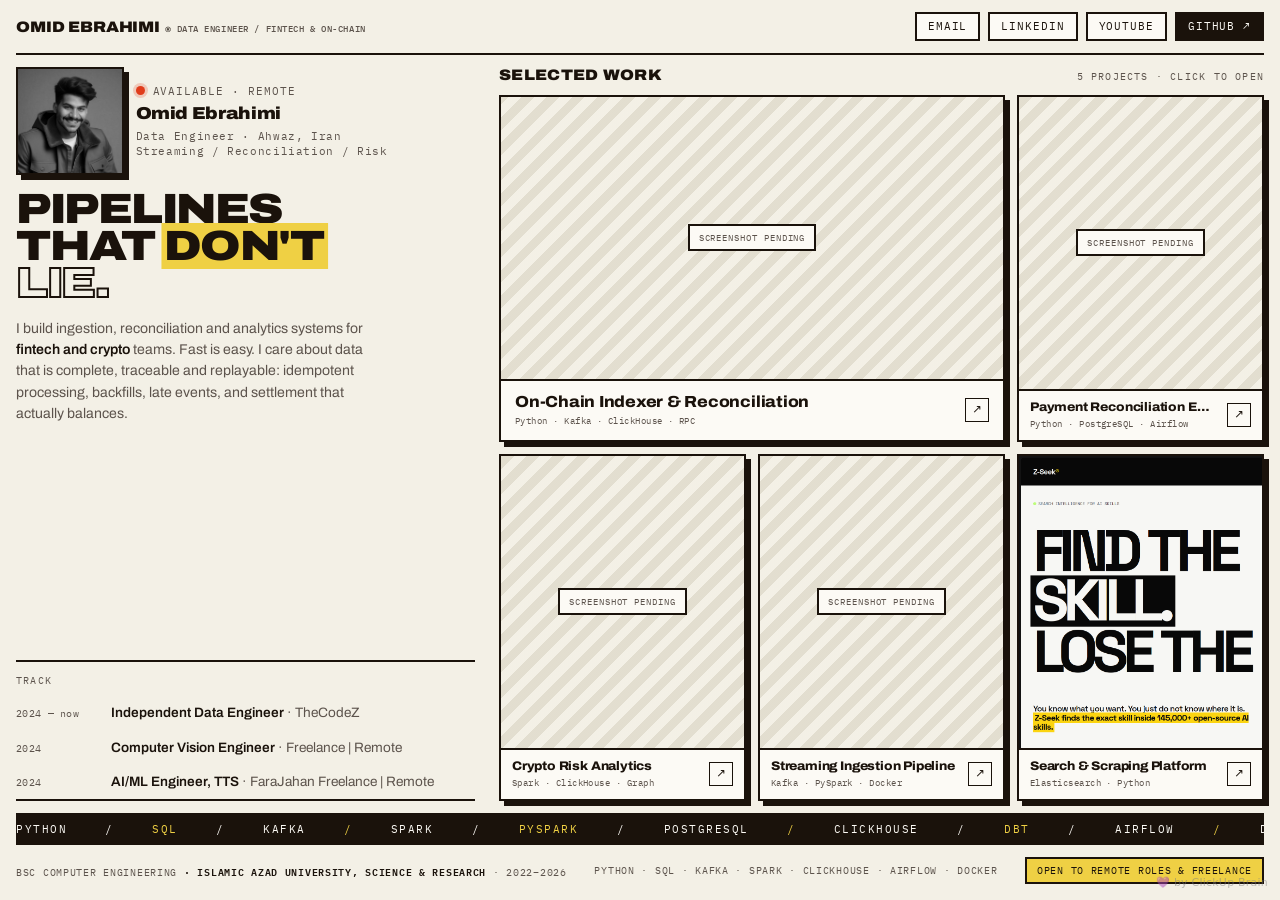
==== commit 7e9b2585: "feat: neo-brutalism disgin, add z-seek project." ====
--- a/index.html
+++ b/index.html
@@ -1,593 +1,666 @@
 <!DOCTYPE html>
-<html lang="en" class="no-js">
-
-    <head>
-
-        <!--Meta Tags-->
-        <meta charset="UTF-8" />
-        <meta http-equiv="X-UA-Compatible" content="IE=edge" />
-        <meta name="viewport" content="width=device-width, initial-scale=1.0">
-        <meta name="description" content="Oussama Bouchikhi, resume, personal, portfolio, cv" />
-        <meta name="keywords" content="Oussama Bouchikhi, resume, personal, portfolio, cv" />
-        <meta name="author" content="Oussama Bouchikhi" />
-
-        <!--Page Title-->
-        <title>Oussama Bouchikhi</title>
-
-        <!--Plugins Css-->
-        <link rel="stylesheet" type="text/css" href="css/plugins.css" />
-        <!--Main Styles Css-->
-        <link rel="stylesheet" type="text/css" href="css/style.css" />
-        <!--Color Css-->
-        <link rel="stylesheet" type="text/css" href="css/tan-color.css" />
-
-        <!--Modernizr Js-->
-        <script src="js/modernizr.js"></script>
-
-        <!--Favicons-->
-        <link rel="shortcut icon" href="img/favicon.ico" type="image/x-icon">
-
-    </head>
-
-    <body>
-
-        <!--Preloader Start-->
-        <div class="preloader">
-            <div class="loading-text">
-                <span class="loading-text-words" data-preloader="L">L</span>
-                <span class="loading-text-words" data-preloader="O">O</span>
-                <span class="loading-text-words" data-preloader="A">A</span>
-                <span class="loading-text-words" data-preloader="D">D</span>
-                <span class="loading-text-words" data-preloader="I">I</span>
-                <span class="loading-text-words" data-preloader="N">N</span>
-                <span class="loading-text-words" data-preloader="G">G</span>
-            </div>
+<html lang="en">
+<head>
+<!-- skill:chrome -->
+<style>
+/* Credit line — bottom-right */
+.design-ui-credit {
+  position: fixed;
+  bottom: 12px;
+  right: 12px;
+  font: 11px/1 system-ui, sans-serif;
+  color: rgba(128,128,128,0.5);
+  pointer-events: none;
+  z-index: 2147483647;
+  transition: opacity 0.4s ease;
+  user-select: none;
+  letter-spacing: 0.02em;
+}
+
+/* Hide chrome on touch devices */
+@media (hover: none) {
+  .design-ui-credit { display: none; }
+}
+
+/* Print fixes */
+@media print {
+  * {
+    transition: none !important;
+    animation: none !important;
+    box-shadow: none !important;
+  }
+  body {
+    print-color-adjust: exact;
+    -webkit-print-color-adjust: exact;
+  }
+  .design-ui-credit { display: none !important; }
+}
+
+</style>
+<script>
+(function () {
+    // Design-ui pages are single compositions, so the whole body is editable.
+    function markEditable() {
+        document.body.classList.add('artifact-editable');
+    }
+
+    // Credit badge with idle-fade. Hover devices only.
+    function initChromeUI() {
+        if (!matchMedia('(hover: hover)').matches) return;
+
+        var credit = document.createElement('div');
+        credit.className = 'design-ui-credit';
+        credit.setAttribute('aria-hidden', 'true');
+        credit.innerHTML = '\u{1F49C} by ClickUp Brain';
+        document.body.appendChild(credit);
+
+        var timer = null;
+        var fade = function (out) { credit.style.opacity = out ? '0' : ''; };
+        fade(true);
+        var show = function () {
+            fade(false);
+            clearTimeout(timer);
+            timer = setTimeout(function () { fade(true); }, 3000);
+        };
+        document.addEventListener('mousemove', show);
+        show();
+    }
+
+    function init() {
+        markEditable();
+        initChromeUI();
+    }
+
+    if (document.readyState === 'loading') {
+        document.addEventListener('DOMContentLoaded', init);
+    } else {
+        init();
+    }
+})();
+
+</script>
+<!-- /skill:chrome -->
+<meta charset="utf-8">
+<meta name="viewport" content="width=device-width, initial-scale=1">
+<title>Omid Ebrahimi — Data Engineer</title>
+<link rel="preconnect" href="https://fonts.googleapis.com">
+<link rel="preconnect" href="https://fonts.gstatic.com" crossorigin>
+<link href="https://fonts.googleapis.com/css2?family=Archivo:wdth,wght@75..125,400..900&family=IBM+Plex+Mono:wght@400;500;600&display=swap" rel="stylesheet">
+
+<!--
+  ============================================================
+  EDIT ME
+  1) PROFILE PHOTO  -> <img id="avatar" src="./src/me.jpg">  (a few lines down in <body>)
+                       if the file is missing it falls back to the "OE" monogram automatically
+  2) PROJECTS array at the bottom (names, links, screenshots)
+  3) LINKS in the top bar
+  Folder convention assumed:
+      /project-folder/index.html      <- the page
+      /project-folder/src/preview.png <- the screenshot
+  ============================================================
+-->
+
+<style>
+  :root{
+    --paper:      oklch(95.5% 0.014 92);
+    --paper-2:    oklch(98.5% 0.007 92);
+    --ink:        oklch(19% 0.018 62);
+    --ink-soft:   oklch(45% 0.016 62);
+    --accent:     oklch(60% 0.205 33);
+    --accent-ink: oklch(97% 0.015 60);
+    --signal:     oklch(86% 0.155 96);
+
+    --line: 2px solid var(--ink);
+    --drop: 5px 5px 0 var(--ink);
+    --drop-lg: 9px 9px 0 var(--ink);
+
+    --s1: 4px; --s2: 8px; --s3: 12px; --s4: 16px; --s5: 24px; --s6: 32px;
+
+    --mono: "IBM Plex Mono", ui-monospace, SFMono-Regular, Menlo, monospace;
+    --sans: "Archivo", -apple-system, BlinkMacSystemFont, "Segoe UI", system-ui, sans-serif;
+
+    --out: cubic-bezier(0.16, 1, 0.3, 1);
+    --quart: cubic-bezier(0.25, 1, 0.5, 1);
+  }
+
+  *{ box-sizing:border-box; margin:0; padding:0; }
+  html,body{ height:100%; }
+
+  body{
+    background: var(--paper);
+    color: var(--ink);
+    font-family: var(--sans);
+    font-optical-sizing: auto;
+    -webkit-font-smoothing: antialiased;
+    overflow: hidden;
+  }
+
+  .frame{
+    height: 100dvh;
+    display: grid;
+    grid-template-rows: auto minmax(0,1fr) auto auto;
+    gap: var(--s3);
+    padding: var(--s3) var(--s4) var(--s4);
+  }
+
+  /* ---------- top bar ---------- */
+  .bar{
+    display:flex; align-items:center; justify-content:space-between;
+    gap: var(--s4);
+    border-bottom: var(--line);
+    padding-bottom: var(--s3);
+  }
+  .wordmark{
+    font-size: clamp(0.95rem, 1.15vw, 1.15rem);
+    font-weight: 900;
+    font-stretch: 112%;
+    letter-spacing: -0.01em;
+    text-transform: uppercase;
+    display:flex; align-items:baseline; gap: 0.35em;
+  }
+  .wordmark sup{ font-size:0.5em; font-weight:600; }
+  .wordmark .dash{
+    font-family: var(--mono);
+    font-size: 0.62em; font-weight:500;
+    letter-spacing: 0.06em;
+    color: var(--ink-soft);
+    text-transform: uppercase;
+  }
+  @media (max-width: 820px){ .wordmark .dash{ display:none; } }
+
+  nav{ display:flex; gap: var(--s2); flex-wrap:wrap; }
+  .btn{
+    font-family: var(--mono);
+    font-size: 0.7rem;
+    letter-spacing: 0.08em;
+    text-transform: uppercase;
+    text-decoration:none;
+    color: var(--ink);
+    background: var(--paper-2);
+    border: var(--line);
+    padding: 7px 11px;
+    line-height:1;
+    display:inline-flex; align-items:center; gap:6px;
+    transition: transform .14s var(--quart), background-color .14s var(--quart), box-shadow .14s var(--quart);
+  }
+  .btn:hover{ background: var(--signal); transform: translate(-2px,-2px); box-shadow: 3px 3px 0 var(--ink); }
+  .btn:active{ transform: translate(0,0); box-shadow: none; }
+  .btn:focus-visible{ outline:3px solid var(--accent); outline-offset:2px; }
+  .btn.solid{ background: var(--ink); color: var(--paper-2); }
+  .btn.solid:hover{ background: var(--accent); color: var(--accent-ink); }
+
+  /* ---------- main split ---------- */
+  main{
+    display:grid;
+    grid-template-columns: minmax(320px, 0.9fr) 1.5fr;
+    gap: var(--s5);
+    min-height:0;
+  }
+
+  /* ---------- left: identity ---------- */
+  .id-col{ display:flex; flex-direction:column; min-height:0; gap: var(--s4); }
+
+  /* --- profile photo block --- */
+  .who-row{
+    display:flex; align-items:stretch; gap: var(--s3);
+  }
+  .portrait{
+    position:relative; flex:none;
+    width: clamp(78px, 8.4vw, 116px);
+    aspect-ratio: 1;
+    border: var(--line);
+    background: var(--ink);
+    box-shadow: var(--drop);
+    overflow:hidden;
+  }
+  .portrait img{
+    width:100%; height:100%; object-fit:cover; display:block;
+    filter: grayscale(1) contrast(1.08);
+    transition: filter .35s var(--out), transform .5s var(--out);
+  }
+  .portrait:hover img{ filter:none; transform: scale(1.04); }
+  /* fallback monogram when no photo file is present */
+  .portrait.pending img{ display:none; }
+  .portrait.pending::after{
+    content:"OE";
+    position:absolute; inset:0;
+    display:grid; place-items:center;
+    background: var(--signal);
+    color: var(--ink);
+    font-weight:900; font-stretch:118%;
+    font-size: clamp(1.6rem, 3.2vw, 2.6rem);
+    letter-spacing:-0.03em;
+  }
+  .portrait.pending::before{
+    content:"ADD PHOTO";
+    position:absolute; left:0; right:0; bottom:0; z-index:1;
+    background: var(--ink); color: var(--paper-2);
+    font-family: var(--mono); font-size:0.5rem; letter-spacing:0.1em;
+    text-align:center; padding:3px 0;
+  }
+
+  .who-meta{
+    display:flex; flex-direction:column; justify-content:center; gap: 7px;
+    min-width:0;
+  }
+  .status{
+    font-family: var(--mono);
+    font-size: 0.66rem; letter-spacing:0.09em; text-transform:uppercase;
+    color: var(--ink-soft);
+    display:flex; align-items:center; gap:8px;
+  }
+  .dot{
+    width:9px; height:9px; background: var(--accent);
+    border-radius:50%; flex:none;
+    box-shadow: 0 0 0 3px oklch(60% 0.205 33 / 0.22);
+  }
+  .who-meta .name{
+    font-size: clamp(1rem, 1.35vw, 1.3rem);
+    font-weight:900; font-stretch:112%; letter-spacing:-0.02em;
+    line-height:1;
+  }
+  .who-meta .role{
+    font-family: var(--mono); font-size:0.66rem;
+    letter-spacing:0.06em; color: var(--ink-soft);
+    line-height:1.4;
+  }
+
+  h1{
+    font-size: clamp(1.9rem, min(3.3vw, 5.9vh), 3.9rem);
+    line-height: 0.88;
+    font-weight: 900;
+    font-stretch: 118%;
+    letter-spacing: -0.035em;
+    text-transform: uppercase;
+    text-wrap: balance;
+  }
+  h1 .mark{
+    background: var(--signal);
+    box-shadow: 0.12em 0 0 var(--signal), -0.06em 0 0 var(--signal);
+  }
+  h1 .out{
+    color: var(--paper);
+    -webkit-text-stroke: 2px var(--ink);
+  }
+
+  .lede{
+    font-size: clamp(0.88rem, 1vw, 1rem);
+    line-height: 1.5;
+    max-width: 46ch;
+    color: var(--ink-soft);
+    text-wrap: pretty;
+  }
+  .lede strong{ color: var(--ink); font-weight:600; }
+
+  .track{
+    border-top: var(--line);
+    margin-top:auto;
+    padding-top: var(--s3);
+    display:grid; gap: 1px;
+    border-bottom: var(--line);
+  }
+  .track-head{
+    font-family: var(--mono); font-size:0.63rem;
+    letter-spacing:0.12em; text-transform:uppercase; color: var(--ink-soft);
+    padding-bottom: var(--s2);
+  }
+  .row{
+    display:grid;
+    grid-template-columns: 5.2em 1fr;
+    gap: var(--s3);
+    padding: 8px 0;
+    align-items:baseline;
+  }
+  .row time{
+    font-family: var(--mono); font-size:0.65rem; letter-spacing:0.03em;
+    color: var(--ink-soft); font-variant-numeric: tabular-nums;
+  }
+  .row .what{ font-size: 0.85rem; font-weight:600; line-height:1.3; }
+  .row .who{ font-weight:400; color: var(--ink-soft); }
+
+  /* ---------- right: work ---------- */
+  .work{ display:flex; flex-direction:column; min-height:0; gap: var(--s3); }
+  .work-head{
+    display:flex; align-items:baseline; justify-content:space-between; gap: var(--s4);
+    font-family: var(--mono); font-size:0.63rem;
+    letter-spacing:0.12em; text-transform:uppercase; color: var(--ink-soft);
+  }
+  .work-head b{
+    color: var(--ink); font-family: var(--sans); font-weight:900;
+    font-stretch:112%; font-size:0.95rem; letter-spacing:0.02em;
+  }
+
+  #grid{
+    flex:1; min-height:0;
+    display:grid;
+    grid-template-columns: repeat(6, 1fr);
+    gap: var(--s3);
+  }
+
+  .tile{
+    grid-column: span 2;
+    display:flex; flex-direction:column;
+    min-height:0; min-width:0;
+    border: var(--line);
+    background: var(--paper-2);
+    box-shadow: var(--drop);
+    text-decoration:none; color:inherit;
+    overflow:hidden;
+    transition: transform .22s var(--out), box-shadow .22s var(--out);
+  }
+  .tile:hover, .tile:focus-visible{
+    transform: translate(-4px,-4px);
+    box-shadow: var(--drop-lg);
+  }
+  .tile:focus-visible{ outline:3px solid var(--accent); outline-offset:3px; }
+  .tile:active{ transform: translate(0,0); box-shadow: 2px 2px 0 var(--ink); }
+
+  .shot{
+    flex:1; min-height:0; position:relative;
+    background: var(--paper);
+    border-bottom: var(--line);
+    overflow:hidden;
+  }
+  .shot img{
+    width:100%; height:100%; object-fit:cover; object-position: top center;
+    display:block;
+    filter: saturate(0.92);
+    transition: transform .5s var(--out);
+  }
+  .tile:hover .shot img{ transform: scale(1.035); }
+
+  .shot.pending{
+    background-image: repeating-linear-gradient(
+      -45deg,
+      var(--paper) 0 9px,
+      oklch(90% 0.02 92) 9px 18px
+    );
+    display:grid; place-items:center;
+  }
+  .shot.pending::after{
+    content: attr(data-note);
+    font-family: var(--mono); font-size:0.58rem; letter-spacing:0.1em;
+    text-transform:uppercase; color: var(--ink-soft);
+    background: var(--paper-2);
+    border: var(--line);
+    padding: 5px 9px;
+  }
+  .shot.pending img{ display:none; }
+
+  .meta{
+    padding: 9px 11px 10px;
+    display:flex; align-items:center; justify-content:space-between; gap: var(--s3);
+    background: var(--paper-2);
+    transition: background-color .18s var(--quart), color .18s var(--quart);
+  }
+  .tile:hover .meta{ background: var(--ink); color: var(--paper-2); }
+  .tile:hover .meta .stack{ color: oklch(78% 0.02 92); }
+  .tile:hover .arrow{ background: var(--accent); color: var(--accent-ink); border-color: var(--paper-2); }
+
+  .meta h3{
+    font-size: clamp(0.78rem, 0.92vw, 0.96rem);
+    font-weight:800; font-stretch:108%; letter-spacing:-0.015em;
+    line-height:1.15;
+    white-space:nowrap; overflow:hidden; text-overflow:ellipsis;
+  }
+  .stack{
+    font-family: var(--mono); font-size:0.58rem; letter-spacing:0.05em;
+    color: var(--ink-soft); margin-top:3px;
+    white-space:nowrap; overflow:hidden; text-overflow:ellipsis;
+  }
+  .arrow{
+    flex:none;
+    width:24px; height:24px;
+    display:grid; place-items:center;
+    border:1.5px solid var(--ink);
+    font-size: 0.72rem; line-height:1;
+    transition: background-color .18s var(--quart), color .18s var(--quart), border-color .18s var(--quart);
+  }
+
+  .tile.featured .meta{ padding: 12px 14px 13px; }
+  .tile.featured .meta h3{ font-size: clamp(0.95rem, 1.25vw, 1.25rem); }
+
+  .empty{
+    grid-column: 1 / -1;
+    border: 2px dashed var(--ink-soft);
+    display:grid; place-items:center; text-align:center;
+    padding: var(--s6);
+    font-family: var(--mono); font-size:0.72rem; letter-spacing:0.06em;
+    color: var(--ink-soft); line-height:1.8;
+  }
+
+  /* ---------- ticker ---------- */
+  .ticker{
+    border-block: var(--line);
+    background: var(--ink);
+    color: var(--paper-2);
+    overflow:hidden;
+    display:flex;
+  }
+  .ticker div{
+    display:flex; flex:none; gap: 2.4rem;
+    padding: 7px 1.2rem 7px 0;
+    font-family: var(--mono); font-size:0.67rem;
+    letter-spacing:0.14em; text-transform:uppercase;
+    white-space:nowrap;
+    animation: slide 34s linear infinite;
+  }
+  .ticker span:nth-child(3n){ color: var(--signal); }
+  @keyframes slide{ to{ transform: translateX(-100%); } }
+  @media (prefers-reduced-motion: reduce){ .ticker div{ animation:none; } }
+
+  /* ---------- footer ---------- */
+  footer{
+    display:flex; align-items:center; justify-content:space-between;
+    gap: var(--s4); flex-wrap:wrap;
+    font-family: var(--mono); font-size:0.64rem;
+    letter-spacing:0.07em; text-transform:uppercase; color: var(--ink-soft);
+  }
+  footer b{ color: var(--ink); font-weight:600; }
+  footer .avail{
+    color: var(--ink);
+    border: var(--line);
+    background: var(--signal);
+    padding: 5px 10px;
+  }
+
+  /* ---------- responsive ---------- */
+  @media (max-width: 1023px){
+    body{ overflow:auto; }
+    .frame{ height:auto; min-height:100dvh; gap: var(--s5); }
+    main{ grid-template-columns: 1fr; gap: var(--s6); }
+    h1{ font-size: clamp(2.4rem, 11vw, 4rem); }
+    .portrait{ width: 96px; }
+    .track{ margin-top:0; }
+    #grid{ grid-template-columns: repeat(2, 1fr); grid-template-rows:none !important; }
+    .tile{ grid-column: span 1 !important; }
+    .tile .shot{ aspect-ratio: 16/10; flex:none; }
+    .tile.featured{ grid-column: 1 / -1 !important; }
+  }
+  @media (max-width: 560px){
+    .frame{ padding: var(--s3) var(--s3) var(--s5); }
+    #grid{ grid-template-columns: 1fr; }
+    nav{ gap: 6px; }
+    .btn{ padding: 6px 9px; font-size: 0.62rem; }
+    footer{ flex-direction:column; align-items:flex-start; gap: var(--s3); }
+  }
+</style>
+</head>
+
+<body>
+<div class="frame">
+
+  <header class="bar">
+    <div class="wordmark">
+      Omid Ebrahimi<sup>®</sup>
+      <span class="dash">Data Engineer / Fintech &amp; On-Chain</span>
+    </div>
+    <nav>
+      <!-- EDIT: your links -->
+      <a class="btn" href="mailto:omidh225@gmail.com">Email</a>
+      <a class="btn" href="https://www.linkedin.com/in/omidebrahimi1" target="_blank" rel="noopener">LinkedIn</a>
+      <a class="btn" href="https://www.youtube.com/@thecodez1" target="_blank" rel="noopener">YouTube</a>
+      <a class="btn solid" href="https://github.com/AsmrCodeZ-YT" target="_blank" rel="noopener">GitHub ↗</a>
+    </nav>
+  </header>
+
+  <main>
+    <section class="id-col">
+
+      <!-- ===== PROFILE PHOTO: change src below ===== -->
+      <div class="who-row">
+        <figure class="portrait" id="portrait">
+          <img id="avatar" src="./src/me.jpg" alt="Portrait of Omid Ebrahimi">
+        </figure>
+        <div class="who-meta">
+          <p class="status"><span class="dot"></span> Available · Remote</p>
+          <p class="name">Omid Ebrahimi</p>
+          <p class="role">Data Engineer · Ahwaz, Iran<br>Streaming / Reconciliation / Risk</p>
         </div>
-        <!--Preloader End-->
-
-        <!-- Header Start -->
-        <header>
-
-            <!-- logo -->
-            <a class="logo" href="#portfolio"><span>Portfolio</span></a>
-
-            <!-- navigation button -->
-            <div class="menu-button">
-                <span></span>
-                <span></span>
-                <span></span>
-            </div>
-
-            <!-- navigation menu -->
-            <nav class="nav-menu">
-                <div class="nav-menu--links">
-                    <a class="nav-menu--link link--active" href="#home"><i class="fas fa-home"></i><span>Home</span></a>
-                    <a class="nav-menu--link" href="#about"><i class="fas fa-user"></i><span>About</span></a>
-                    <a class="nav-menu--link" href="#resume"><i class="fas fa-address-card"></i><span>Resume</span></a>
-                    <a class="nav-menu--link" href="#portfolio"><i class="fas fa-briefcase"></i><span>Portfolio</span></a>
-                    <a class="nav-menu--link" href="#contact"><i class="fas fa-envelope"></i><span>Contact</span></a>
-                </div>
-
-                <!-- social links -->
-                <div class="social-links">
-                    <a class="social-link" href="https://www.linkedin.com/in/omidebrahimi1/">
-                        <i class="fab fa-linkedin-in"></i>
-                    </a>
-                    <a class="social-link" href="https://github.com/asmrcodez-yt">
-                        <i class="fab fa-github"></i>
-                    </a>
-                    <a class="social-link" href="https://medium.com/@thecodez">
-                        <i class="fab fa-medium"></i>
-                    </a>
-                </div>
-
-            </nav>
-
-        </header>
-        <!-- Header End -->
-
-
-        <!-- Pages Stack Start -->
-        <div id="main" class="pages-stack">
-
-            <!--Banner Page Start-->
-            <section id="home"  class="page section-home" style="background-image: url('img/background/bg-img.jpg');">
-                <div class="banner-text">
-                    <div class="profile-img">
-                        <img src="img/profile-img.jpg" alt="person-image">
-                    </div>
-
-                    <h4> Omid Ebrahimi</h4>
-
-                    <div class="text-slideshow" data-effect="fx3">
-                        <div class="text-slide text-slide--current"><h2 class="animate-title">Big Data Engineer</h2></div>
-                    </div>
-
-                </div>
-            </section>
-            <!--Banner Page End-->
-
-            <!--About Page Start-->
-            <section id="about" class="page section-about">
-                    <div class="container">
-
-                        <div class="page-heading">
-                            <h2 data-shadow="About">About</h2>
-                        </div>
-
-                        <!--About Info Section Start-->
-                        <div class="row about-info mb-60">
-                            <div class="col-lg-5">
-
-                                <!-- about image -->
-                                <div class="about-img">
-                                    <img src="img/about-img.jpg" alt="">
-                                </div>
-
-                            </div>
-
-                            <div class="col-lg-7">
-                                <h3 class="mb-20">Omid Ebrahimi</h3>
-                                <p>Hello! I’m <strong>Omid Ebrahimi</strong>. In the realm of Data Engineering, I navigate the vast ocean of data, harnessing tools like <strong>Python</strong>, <strong>Spark</strong> and <strong>kafka</strong> to capture, transform, and deliver high-velocity streams of information. I orchestrate the flow of data across diverse landscapes, from AWS clouds to <strong>RDBMS databases</strong> and the flexibility of NoSQL solutions like MongoDB. My expertise lies in building robust and scalable data <strong>pipelines</strong> that efficiently extract value from raw data, ensuring it's readily accessible for analysis and consumption by downstream applications. I leverage <strong>stream processing</strong> techniques to react in real-time to changing data patterns, enabling agile decision-making and proactive responses to dynamic business needs.</p>
-
-                                <div class="row mb-20">
-                                    <div class="col-sm-6 col-lg-8">
-                                        <!-- about list -->
-                                        <ul class="about-list">
-                                            <li> <span class="title">Name</span> <span class="value">Omid Ebrahimi</span> </li>
-                                            <li> <span class="title">Email</span> <span class="value">omidh225@gmail.com</span> </li>
-                                        </ul>
-                                    </div>
-                                    <div class="col-sm-6">
-                                        <!-- about list -->
-                                        <ul class="about-list">
-                                            <li> <span class="title">GitHub</span> <span class="value">AsmrCodeZ-YT</span> </li>
-                                            <li> <span class="title">Location</span> <span class="value">Iran</span> </li>
-                                            <li> <span class="title">Freelance</span> <span class="value">Available</span> </li>
-                                        </ul>
-                                    </div>
-                                </div>
-
-                                <div class="row">
-                                    <div class="col-md-12">
-                                        <!-- resume button -->
-                                        <div class="resume-button">
-                                            <a class="main-btn" download target="_blank" href="https://drive.google.com/file/d/16v3rtnOcx5ItvTKjLiqgVAqCz86He98F/view?usp=sharing">Download CV</a>
-                                        </div>
-                                    </div>
-                                </div>
-
-                            </div>
-                        </div>
-                        <!--About Info Section End-->
-
-                        <!--Services Section Start-->
-                        <div class="row services mb-20">
-                            <div class="col-md-12">
-                                <div class="sub-heading">
-                                    <h3 >Services</h3>
-                                </div>
-                            </div>
-
-                            <!--service item-->
-                            <div class="col-lg-3 col-sm-6">
-                                <div class="service-item">
-                                    <i class="icon-desktop"></i>
-                                    <h4 class="title">Web Development</h4>
-                                    <p>I can develop your DataBases and Data Pipeline with the latest technologies</p>
-                                </div>
-                            </div>
-
-                            <!--service item-->
-                            <div class="col-lg-3 col-sm-6">
-                                <div class="service-item">
-                                    <i class="icon-speedometer"></i>
-                                    <h4 class="title">Optimize performance</h4>
-                                    <p>I can optimize your DataBases and Data Pipeline speed an performance wheter for the Cload</p>
-                                </div>
-                            </div>
-
-                            <!--service item-->
-                            <div class="col-lg-3 col-sm-6">
-                                <div class="service-item">
-                                    <i class="icon-cloud"></i>
-                                    <h4 class="title">Pipeline Deployment</h4>
-                                    <p>I can deploy any pipeline in a shared hosting server or on the cloud</p>
-                                </div>
-                            </div>
-
-                            <!--service item-->
-                            <div class="col-lg-3 col-sm-6">
-                                <div class="service-item">
-                                    <i class="icon-tools-2"></i>
-                                    <h4 class="title">Bug fixing</h4>
-                                    <p>I can fix your database/pipeline bugs/errors and refactor your code to meet the best practises and have a clean architecture</p>
-                                </div>
-                            </div>
-
-                        </div>
-                        <!--Services Section End-->
-
-                    </div>
-            </section>
-            <!--About Section End-->
-
-            <!--Resume Page Start-->
-            <section id="resume" class="page section-resume">
-                <div class="container">
-                    <div class="row">
-                        <div class="col-md-12">
-                            <div class="page-heading">
-                                <h2 data-shadow="Resume">Resume</h2>
-                            </div>
-                        </div>
-                    </div>
-
-                    <div class="row mb-10">
-
-                        <!--Experience Column Start-->
-                        <div class="col-lg-6">
-                            <div class="sub-heading">
-                                <h3>Experience</h3>
-                            </div>
-
-                            <!--experience timeline start-->
-                            <ul class="experience timeline">
-                                <!--timeline item-->
-                                <li class="event">
-                                    <h4>Backend developer</h4>
-                                    <h5>
-                                        <span class="date">05/2022 - present</span>
-                                        <span class="company">contract | remote</span>
-                                        <p class="company">Oney</p>
-                                    </h5>
-                                    <p>Stack: Nodejs, Typescript, DDD, BDD, Azure DevOps, Jest, Cypress, Cucumber...</p>
-                                </li>
-                            </ul>
-                            <!--experience timeline end-->
-
-                            <!--experience timeline start-->
-                            <ul class="experience timeline">
-                                <!--timeline item-->
-                                <li class="event">
-                                    <h4>Frontend developer</h4>
-                                    <h5>
-                                        <span class="date">02/2022 - 05/2022</span>
-                                        <span class="company">Fulltime | remote</span>
-                                        <p class="company">Smartinia</p>
-                                    </h5>
-                                    <p>Leveraged GraphQL to create APIs for both internal and external use,
-                                        reducing the time to ship new front-end features</p>
-                                    <p>Work with designers, translating designs into code (React/React native/Nextjs).</p>
-                                </li>
-                            </ul>
-                            <!--experience timeline end-->
-                            
-                            <!--experience timeline start-->
-                            <ul class="experience timeline">
-                                <!--timeline item-->
-                                <li class="event">
-                                    <h4>Fullstack developer</h4>
-                                    <h5>
-                                        <span class="date">09/2021 - 02/2022</span>
-                                        <span class="company">Freelance, remote</span>
-                                    </h5>
-                                    <p>Contributed to the frontend of a web app for cloud infrastructure management platform using React and Redux.</p>
-                                    <p>Created a part of a nutrition mobile application using React native</p>
-                                </li>
-                            </ul>
-                            <!--experience timeline end-->
-
-                            <!--experience timeline start-->
-                            <ul class="experience timeline">
-                                <!--timeline item-->
-                                <li class="event">
-                                    <h4>Open Source Contributor</h4>
-                                    <h5>
-                                        <span class="date">10/2019 - 10/2021</span>
-                                        <span class="company">Volunteer, remote</span>
-                                        <p class="company">Github</p>
-                                    </h5>
-                                    <p>Built 100% test coverage for all new features using Jest and Istanbul for the 𝗱𝘇𝗰𝗼𝗱𝗲-𝗶𝗼/𝗹𝗲𝗯𝗹𝗮𝗱 library</p>
-                                    <p>Handled the API design and development of RESTful Services for the 𝗱𝘇𝗰𝗼𝗱𝗲-𝗶𝗼/𝗹𝗲𝗯𝗹𝗮𝗱 using Nodejs</p>
-                                    <p>Maintained the open-minds/-Hacktober-fest-2021 repo</p>
-                                    <p>Contributed to the development of Team Open Minds website</p>
-                                    <p>And others...</p>
-                                </li>
-                            </ul>
-                            <!--experience timeline end-->
-
-                        </div>
-                        <!--Experience Column End-->
-
-                        <!--Education Column Start-->
-                        <div class="col-lg-6">
-                            <div class="sub-heading">
-                                <h3>Education</h3>
-                            </div>
-
-                            <!--education timeline start-->
-                            <ul class="education timeline">
-                                <!--timeline item-->
-                                <li class="event">
-                                    <h4>Bachelor's degree in IT</h4>
-                                    <h5>
-                                        <span class="date">2018-2021</span>
-                                        <span class="company">Université Oran 1, Oran, Algeria</span>
-                                    </h5>
-                                    <p>I graduated from "Université Oran 1 Ahmed Ben Bella" with a Bachelor's degree in Computer science (Information Technolgy)</p>
-                                </li>
-                            </ul>
-                            <!--education timeline end-->
-
-                        </div>
-                        <!--Education Column End-->
-                    </div>
-
-                    <!--Skills Row Start-->
-                    <div class="row">
-
-                        <!-- Frontend Skills Column Start -->
-                        <div class="col-lg-6 skills">
-                            <div class="sub-heading">
-                                <h3>My Skills</h3>
-                            </div>
-
-                            <div class="custom-skills">
-                              <!--skill item-->
-                              <div class="custom-skill">
-                                  Python
-                              </div>
-                              <!--skill item-->
-                              <div class="custom-skill">
-                                Go
-                                </div>
-                              <!--skill item-->
-                              <div class="custom-skill">
-                                Spark
-                              </div>
-                              <!--skill item-->
-                              <div class="custom-skill">
-                                  Kafka
-                              </div>
-                              <!--skill item-->
-                              <div class="custom-skill">
-                                  ElasticSearch
-                              </div>
-                              <!--skill item-->
-                              <div class="custom-skill">
-                                  SQL
-                              </div>
-                              <!--skill item-->
-                              <div class="custom-skill">
-                                  PostgresSQL
-                              </div>
-                              <!--skill item-->
-                              <div class="custom-skill">
-                                AirFlow
-                            </div>
-                            </div>
-
-                        </div>
-                        <!-- Frontend Skills Column End -->
-
-                        <!-- Backend Skills Column Start -->
-                        <div class="col-lg-6 skills">
-                            <div class="sub-heading">
-                                <h3 data-shadow="Backend Skills">Stream Processing</h3>
-                            </div>
-
-                            <div class="custom-skills">
-                              <!--skill item-->
-                              <div class="custom-skill">
-                                  MongoDB
-                              </div>
-                              <!--skill item-->
-                              <div class="custom-skill">
-                                  Postgres
-                              </div>
-                              <!--skill item-->
-                              <div class="custom-skill">
-                                  MySQL
-                              </div>
-                              <!--skill item-->
-                              <div class="custom-skill">
-                                  Docker
-                              </div>
-                              <!--skill item-->
-                              <div class="custom-skill">
-                                  AWS
-                              </div>
-                              <!--skill item-->
-                              <div class="custom-skill">
-                                  Kubernetes
-                              </div>
-                              <!--skill item-->
-                              <div class="custom-skill">
-                                DBT
-                                </div>
-                              <!--skill item-->
-                              <div class="custom-skill">
-                                  Testing
-                              </div>
-                            </div>
-
-                        </div>
-                        <!-- Backend Skills Column End -->
-
-                    </div>
-                    <!--Skills Row End-->
-
-                </div>
-            </section>
-            <!--Resume Page End-->
-
-            <!--Portfolio Page Start-->
-            <section id="portfolio" class="page section-blog">
-                <div class="container">
-                    <div class="row">
-                        <div class="col-md-12">
-                            <div class="page-heading">
-                                <h2 data-shadow="Portfolio">Portfolio</h2>
-                            </div>
-                        </div>
-                    </div>
-                    <div class="blogs-container">
-
-                        <div class="col-lg-6">
-                            <!--Portfolio item-->
-                            <div class="blog-item">
-                                <div class="post-img">
-                                    <img src="img/portfolio/elastic_article.gif" alt="PostHunter">
-                                </div>
-                                <div class="post-content">
-                                    <a class="cat" href="https://www.linkedin.com/pulse/what-elasticsearch-omid-ebrahimi-3rhlf/?trackingId=vCfeGtFwR1SMa940dmOf3w%3D%3D">ElasticSearch Article</a>
-                                    <p>What is Elasticsearch?</p>
-                                    <div class="meta">
-                                        <span class="date">January 1, 2025</span>
-                                    </div>
-                                </div>
-                            </div>
-                            <div class="blog-item">
-                                <div class="post-img">
-                                    <img src="img/portfolio/img-1.png" alt="PostHunter">
-                                </div>
-                                <div class="post-content">
-                                    <a class="cat" href="./pages/portfolio/crwn-clothing.html">Post Hunter Telegram</a>
-                                    <p>Post Hunter Telegram</p>
-                                    <div class="meta">
-                                        <span class="date">January 1, 2025</span>
-                                    </div>
-                                </div>
-                            </div>
-
-                            <!--Portfolio item-->
-                            <div class="blog-item">
-
-                                <div class="post-img">
-                                    <img src="img/portfolio/img-2.png" alt="CRWN Clothing">
-                                </div>
-
-                                <div class="post-content">
-                                    <a class="cat" href="./pages/portfolio/smart-brain.html">News Scraping pipeline</a>
-                                    <p>News Scraping pipeline</p>
-                                    <div class="meta">
-                                        <span class="date">January 19, 2025</span>
-                                    </div>
-                                </div>
-                            </div>
-
-                            <!--Portfolio item-->
-                            <div class="blog-item">
-
-                                <div class="post-img">
-                                    <img src="img/portfolio/img-3.jpg" alt="Pneumoty">
-                                </div>
-
-                                <div class="post-content">
-                                    <a class="cat" href="./pages/portfolio/pneumoty.html">Pneumoty</a>
-                                    <div class="meta">
-                                      <p>Social network dedicated for doctors</p>
-                                        <span class="date">Jully 3, 2021</span>
-                                    </div>
-                                </div>
-                            </div>
-
-                        </div>
-
-                    </div>
-                </div>
-            </section>
-            <!--Portfolio Page End-->
-
-            <!--Contact Page Start-->
-            <section id="contact"  class="page section-contact">
-                <div class="container">
-                    <div class="row">
-                        <div class="col-md-12">
-                            <div class="page-heading">
-                                <h2 data-shadow="Contact">Contact</h2>
-                            </div>
-                        </div>
-                    </div>
-
-                    <div class="row">
-                        <!--Contact Information Column Start-->
-                        <div class="contact-detail">
-                            <div class="sub-heading mb-20">
-                                <h3>Get In Touch</h3>
-                            </div>
-                            <p>For more information on any of my services or to talk about how I may be able to help you,
-                              <!--  please get in touch with me using the form opposite. Or  -->
-                              you can call and follow my social media.</p>
-                            <ul class="contact-info">
-                                <li class="email">
-                                    <span class="title">E-mail</span><span class="value">Omidh225@gmail.com</span>
-                                </li>
-                            </ul>
-
-                            <!--social media icons-->
-                            <div class="social-media">
-                                <h4>Follow</h4>
-                                <div class="social-media-icons">
-                                    <a href="https://www.linkedin.com/in/omidebrahimi1/"><i class="fab fa-linkedin"></i></a>
-                                </div>
-                            </div>
-                        </div>
-                        <!--Contact Information Column End-->
-
-
-                        <!--Contact Form Column Start-->
-                        
-                        <div class="col-lg-6">
-                            <form id="contact-form" method="post" action="mail.php">
-                                <div class="input">
-                                    <input class="input-field cf-validate" id="cf-name" type="text" name="name" placeholder="Your Name"/>
-                                </div>
-
-                                <div class="input">
-                                    <input class="input-field cf-validate" id="cf-email" type="text" name="email" placeholder="Your Email"/>
-                                </div>
-
-                                <div class="input">
-                                    <textarea class="input-field cf-validate" id="cf-message" name="message" rows="5" placeholder="Message"></textarea>
-                                </div>
-
-                                <div class="alert-container col-md-12"></div>
-
-                                <div class="submit-button text-center">
-                                    <button class="main-btn" id="cf-submit">Send Message</button>
-                                </div>
-
-                            </form>
-                        </div>
-
-                        <!--Contact Form Column End-->
-
-                    </div>
-
-
-                </div>
-            </section>
-            <!--Contact Page End-->
-
+      </div>
+
+      <h1>Pipelines<br>that <span class="mark">don't</span><br><span class="out">lie.</span></h1>
+
+      <p class="lede">
+        I build ingestion, reconciliation and analytics systems for <strong>fintech and crypto</strong> teams.
+        Fast is easy. I care about data that is complete, traceable and replayable: idempotent processing,
+        backfills, late events, and settlement that actually balances.
+      </p>
+
+      <div class="track">
+        <p class="track-head">Track</p>
+        <div class="row">
+          <time>2024 — now</time>
+          <p class="what">Independent Data Engineer <span class="who">· TheCodeZ</span></p>
         </div>
-        <!-- /pages-stack -->
-
-        <!--Jquery JS-->
-        <script src="js/jquery.min.js"></script>
-        <!--Plugins JS-->
-        <script src="js/plugins.min.js"></script>
-        <!--Google Map Api-->
-        <script src="https://maps.google.com/maps/api/js?sensor=false"></script>
-        <!--Site Main JS-->
-        <script src="js/main.js"></script>
-        <script type="text/javascript">
-            const MY_BIRTHDAY = '1999-06-15';
-            const getAge = birthDate => Math.floor((new Date() - new Date(birthDate).getTime()) / 3.15576e+10)
-            document.getElementById('current-year').innerHTML = new Date().getFullYear();
-            document.getElementById('age').innerHTML = getAge(MY_BIRTHDAY);
-        </script>
-
-    </body>
+        <div class="row">
+          <time>2024</time>
+          <p class="what">Computer Vision Engineer <span class="who">· Freelance | Remote </span></p>
+        </div>
+        <div class="row">
+          <time>2024</time>
+          <p class="what">AI/ML Engineer, TTS <span class="who">· FaraJahan  Freelance | Remote </span></p>
+        </div>
+      </div>
+    </section>
+
+    <section class="work">
+      <div class="work-head">
+        <b>Selected Work</b>
+        <span id="count">Live pages · click to open</span>
+      </div>
+      <div id="grid"></div>
+    </section>
+  </main>
+
+  <div class="ticker" aria-hidden="true"><div id="tick"></div></div>
+
+  <footer>
+    <p>BSc Computer Engineering <b>· Islamic Azad University, Science &amp; Research</b> · 2022–2026</p>
+    <p>Python · SQL · Kafka · Spark · ClickHouse · Airflow · Docker</p>
+    <p class="avail">Open to remote roles &amp; freelance</p>
+  </footer>
+
+</div>
+
+<script>
+/* profile photo fallback: shows the OE monogram if the file isn't there yet */
+(function(){
+  const img = document.getElementById('avatar');
+  const box = document.getElementById('portrait');
+  img.addEventListener('error', () => box.classList.add('pending'));
+  if (img.complete && img.naturalWidth === 0) box.classList.add('pending');
+})();
+
+/* ============================================================
+   EDIT ME — one entry per folder in your GitHub repo.
+   href = the html page inside that folder
+   shot = the screenshot inside that folder's /src
+   ============================================================ */
+const PROJECTS = [
+  {
+    name: "On-Chain Indexer & Reconciliation",
+    stack: "Python · Kafka · ClickHouse · RPC",
+    href: "./onchain-indexer/index.html",
+    shot: "./onchain-indexer/src/preview.png"
+  },
+  {
+    name: "Payment Reconciliation Engine",
+    stack: "Python · PostgreSQL · Airflow",
+    href: "./payment-reconciliation/index.html",
+    shot: "./payment-reconciliation/src/preview.png"
+  },
+  {
+    name: "Crypto Risk Analytics",
+    stack: "Spark · ClickHouse · Graph",
+    href: "./crypto-risk-analytics/index.html",
+    shot: "./crypto-risk-analytics/src/preview.png"
+  },
+  {
+    name: "Streaming Ingestion Pipeline",
+    stack: "Kafka · PySpark · Docker",
+    href: "./streaming-pipeline/index.html",
+    shot: "./streaming-pipeline/src/preview.png"
+  },
+  {
+    name: "Search & Scraping Platform",
+    stack: "Elasticsearch · Python",
+    href: "./z-seek/index.html",
+    shot: "./src/p5.png"
+  }
+];
+
+const SPANS = [4, 2, 2, 2, 2];
+const grid = document.getElementById('grid');
+
+function render(list){
+  grid.innerHTML = '';
+  if (!list.length){
+    grid.innerHTML = '<p class="empty">No projects wired up yet.<br>Add folders to the PROJECTS array at the bottom of this file.</p>';
+    return;
+  }
+  let used = 0;
+  list.forEach((p, i) => {
+    const span = SPANS[i % SPANS.length];
+    used += span;
+
+    const a = document.createElement('a');
+    a.className = 'tile' + (span >= 4 ? ' featured' : '');
+    a.href = p.href;
+    a.style.gridColumn = 'span ' + span;
+    a.setAttribute('aria-label', 'Open project: ' + p.name);
+
+    a.innerHTML = `
+      <div class="shot" data-note="Screenshot pending">
+        <img alt="Screenshot of ${p.name}" loading="lazy">
+      </div>
+      <div class="meta">
+        <div style="min-width:0">
+          <h3>${p.name}</h3>
+          <p class="stack">${p.stack}</p>
+        </div>
+        <span class="arrow" aria-hidden="true">↗</span>
+      </div>`;
+
+    const box = a.querySelector('.shot');
+    const img = a.querySelector('img');
+    img.onerror = () => box.classList.add('pending');
+    img.src = p.shot;
+
+    grid.appendChild(a);
+  });
+  grid.style.gridTemplateRows = `repeat(${Math.max(1, Math.ceil(used / 6))}, minmax(0,1fr))`;
+  document.getElementById('count').textContent = list.length + ' projects · click to open';
+}
+render(PROJECTS);
+
+/* stack ticker */
+const WORDS = ["Python","SQL","Kafka","Spark","PySpark","PostgreSQL","ClickHouse","dbt","Airflow","Docker","Elasticsearch","Linux","Git","Idempotency","Backfills","Reconciliation","Data Quality"];
+const tick = document.getElementById('tick');
+tick.innerHTML = WORDS.map(w => `<span>${w}</span>`).join('<span>/</span>') + '<span>/</span>';
+const clone = tick.cloneNode(true);
+clone.id = '';
+tick.parentElement.appendChild(clone);
+</script>
+</body>
 </html>
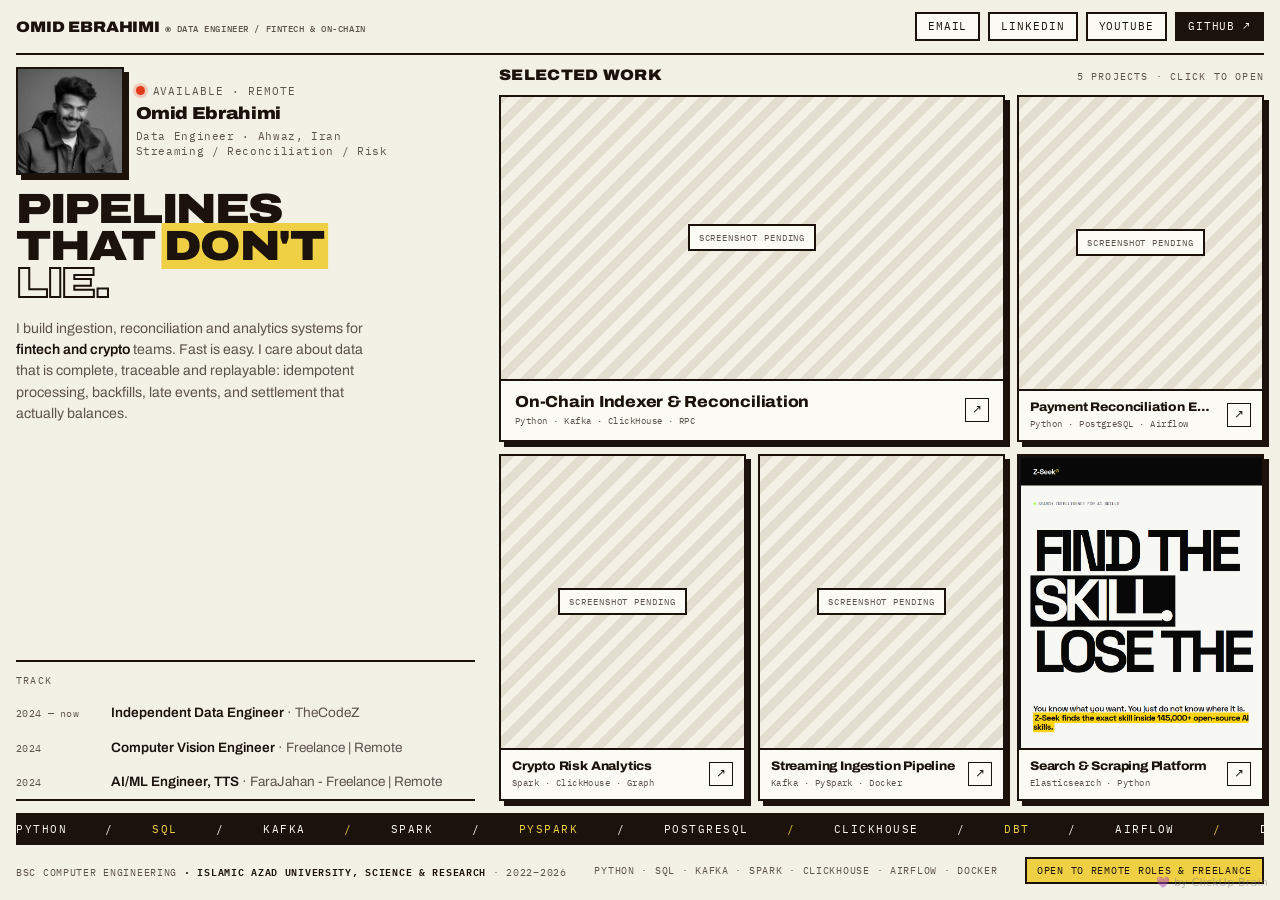
==== commit 37df443a: "fix: change detail in profile and add logo title." ====
--- a/index.html
+++ b/index.html
@@ -1,51 +1,57 @@
 <!DOCTYPE html>
 <html lang="en">
+
 <head>
-<!-- skill:chrome -->
-<style>
-/* Credit line — bottom-right */
-.design-ui-credit {
-  position: fixed;
-  bottom: 12px;
-  right: 12px;
-  font: 11px/1 system-ui, sans-serif;
-  color: rgba(128,128,128,0.5);
-  pointer-events: none;
-  z-index: 2147483647;
-  transition: opacity 0.4s ease;
-  user-select: none;
-  letter-spacing: 0.02em;
-}
-
-/* Hide chrome on touch devices */
-@media (hover: none) {
-  .design-ui-credit { display: none; }
-}
-
-/* Print fixes */
-@media print {
-  * {
-    transition: none !important;
-    animation: none !important;
-    box-shadow: none !important;
-  }
-  body {
-    print-color-adjust: exact;
-    -webkit-print-color-adjust: exact;
-  }
-  .design-ui-credit { display: none !important; }
-}
-
-</style>
-<script>
-(function () {
-    // Design-ui pages are single compositions, so the whole body is editable.
-    function markEditable() {
+  <!-- skill:chrome -->
+  <style>
+    /* Credit line — bottom-right */
+    .design-ui-credit {
+      position: fixed;
+      bottom: 12px;
+      right: 12px;
+      font: 11px/1 system-ui, sans-serif;
+      color: rgba(128, 128, 128, 0.5);
+      pointer-events: none;
+      z-index: 2147483647;
+      transition: opacity 0.4s ease;
+      user-select: none;
+      letter-spacing: 0.02em;
+    }
+
+    /* Hide chrome on touch devices */
+    @media (hover: none) {
+      .design-ui-credit {
+        display: none;
+      }
+    }
+
+    /* Print fixes */
+    @media print {
+      * {
+        transition: none !important;
+        animation: none !important;
+        box-shadow: none !important;
+      }
+
+      body {
+        print-color-adjust: exact;
+        -webkit-print-color-adjust: exact;
+      }
+
+      .design-ui-credit {
+        display: none !important;
+      }
+    }
+  </style>
+  <script>
+    (function () {
+      // Design-ui pages are single compositions, so the whole body is editable.
+      function markEditable() {
         document.body.classList.add('artifact-editable');
-    }
-
-    // Credit badge with idle-fade. Hover devices only.
-    function initChromeUI() {
+      }
+
+      // Credit badge with idle-fade. Hover devices only.
+      function initChromeUI() {
         if (!matchMedia('(hover: hover)').matches) return;
 
         var credit = document.createElement('div');
@@ -58,36 +64,41 @@
         var fade = function (out) { credit.style.opacity = out ? '0' : ''; };
         fade(true);
         var show = function () {
-            fade(false);
-            clearTimeout(timer);
-            timer = setTimeout(function () { fade(true); }, 3000);
+          fade(false);
+          clearTimeout(timer);
+          timer = setTimeout(function () { fade(true); }, 3000);
         };
         document.addEventListener('mousemove', show);
         show();
-    }
-
-    function init() {
+      }
+
+      function init() {
         markEditable();
         initChromeUI();
-    }
-
-    if (document.readyState === 'loading') {
+      }
+
+      if (document.readyState === 'loading') {
         document.addEventListener('DOMContentLoaded', init);
-    } else {
+      } else {
         init();
-    }
-})();
-
-</script>
-<!-- /skill:chrome -->
-<meta charset="utf-8">
-<meta name="viewport" content="width=device-width, initial-scale=1">
-<title>Omid Ebrahimi — Data Engineer</title>
-<link rel="preconnect" href="https://fonts.googleapis.com">
-<link rel="preconnect" href="https://fonts.gstatic.com" crossorigin>
-<link href="https://fonts.googleapis.com/css2?family=Archivo:wdth,wght@75..125,400..900&family=IBM+Plex+Mono:wght@400;500;600&display=swap" rel="stylesheet">
-
-<!--
+      }
+    })();
+
+  </script>
+  <!-- /skill:chrome -->
+  <meta charset="utf-8">
+  <meta name="viewport" content="width=device-width, initial-scale=1">
+  <title>Omid Ebrahimi — Data Engineer</title>
+  <link rel="icon"
+    href="data:image/svg+xml,<svg xmlns='http://www.w3.org/2000/svg' viewBox='0 0 100 100'><rect width='100' height='100' fill='%23f2e05c'/><text x='50' y='72' font-family='Archivo,Arial' font-weight='900' font-size='62' text-anchor='middle' fill='%23231a12'>OE</text></svg>">
+
+  <link rel="preconnect" href="https://fonts.googleapis.com">
+  <link rel="preconnect" href="https://fonts.gstatic.com" crossorigin>
+  <link
+    href="https://fonts.googleapis.com/css2?family=Archivo:wdth,wght@75..125,400..900&family=IBM+Plex+Mono:wght@400;500;600&display=swap"
+    rel="stylesheet">
+
+  <!--
   ============================================================
   EDIT ME
   1) PROFILE PHOTO  -> <img id="avatar" src="./src/me.jpg">  (a few lines down in <body>)
@@ -100,537 +111,838 @@
   ============================================================
 -->
 
-<style>
-  :root{
-    --paper:      oklch(95.5% 0.014 92);
-    --paper-2:    oklch(98.5% 0.007 92);
-    --ink:        oklch(19% 0.018 62);
-    --ink-soft:   oklch(45% 0.016 62);
-    --accent:     oklch(60% 0.205 33);
-    --accent-ink: oklch(97% 0.015 60);
-    --signal:     oklch(86% 0.155 96);
-
-    --line: 2px solid var(--ink);
-    --drop: 5px 5px 0 var(--ink);
-    --drop-lg: 9px 9px 0 var(--ink);
-
-    --s1: 4px; --s2: 8px; --s3: 12px; --s4: 16px; --s5: 24px; --s6: 32px;
-
-    --mono: "IBM Plex Mono", ui-monospace, SFMono-Regular, Menlo, monospace;
-    --sans: "Archivo", -apple-system, BlinkMacSystemFont, "Segoe UI", system-ui, sans-serif;
-
-    --out: cubic-bezier(0.16, 1, 0.3, 1);
-    --quart: cubic-bezier(0.25, 1, 0.5, 1);
-  }
-
-  *{ box-sizing:border-box; margin:0; padding:0; }
-  html,body{ height:100%; }
-
-  body{
-    background: var(--paper);
-    color: var(--ink);
-    font-family: var(--sans);
-    font-optical-sizing: auto;
-    -webkit-font-smoothing: antialiased;
-    overflow: hidden;
-  }
-
-  .frame{
-    height: 100dvh;
-    display: grid;
-    grid-template-rows: auto minmax(0,1fr) auto auto;
-    gap: var(--s3);
-    padding: var(--s3) var(--s4) var(--s4);
-  }
-
-  /* ---------- top bar ---------- */
-  .bar{
-    display:flex; align-items:center; justify-content:space-between;
-    gap: var(--s4);
-    border-bottom: var(--line);
-    padding-bottom: var(--s3);
-  }
-  .wordmark{
-    font-size: clamp(0.95rem, 1.15vw, 1.15rem);
-    font-weight: 900;
-    font-stretch: 112%;
-    letter-spacing: -0.01em;
-    text-transform: uppercase;
-    display:flex; align-items:baseline; gap: 0.35em;
-  }
-  .wordmark sup{ font-size:0.5em; font-weight:600; }
-  .wordmark .dash{
-    font-family: var(--mono);
-    font-size: 0.62em; font-weight:500;
-    letter-spacing: 0.06em;
-    color: var(--ink-soft);
-    text-transform: uppercase;
-  }
-  @media (max-width: 820px){ .wordmark .dash{ display:none; } }
-
-  nav{ display:flex; gap: var(--s2); flex-wrap:wrap; }
-  .btn{
-    font-family: var(--mono);
-    font-size: 0.7rem;
-    letter-spacing: 0.08em;
-    text-transform: uppercase;
-    text-decoration:none;
-    color: var(--ink);
-    background: var(--paper-2);
-    border: var(--line);
-    padding: 7px 11px;
-    line-height:1;
-    display:inline-flex; align-items:center; gap:6px;
-    transition: transform .14s var(--quart), background-color .14s var(--quart), box-shadow .14s var(--quart);
-  }
-  .btn:hover{ background: var(--signal); transform: translate(-2px,-2px); box-shadow: 3px 3px 0 var(--ink); }
-  .btn:active{ transform: translate(0,0); box-shadow: none; }
-  .btn:focus-visible{ outline:3px solid var(--accent); outline-offset:2px; }
-  .btn.solid{ background: var(--ink); color: var(--paper-2); }
-  .btn.solid:hover{ background: var(--accent); color: var(--accent-ink); }
-
-  /* ---------- main split ---------- */
-  main{
-    display:grid;
-    grid-template-columns: minmax(320px, 0.9fr) 1.5fr;
-    gap: var(--s5);
-    min-height:0;
-  }
-
-  /* ---------- left: identity ---------- */
-  .id-col{ display:flex; flex-direction:column; min-height:0; gap: var(--s4); }
-
-  /* --- profile photo block --- */
-  .who-row{
-    display:flex; align-items:stretch; gap: var(--s3);
-  }
-  .portrait{
-    position:relative; flex:none;
-    width: clamp(78px, 8.4vw, 116px);
-    aspect-ratio: 1;
-    border: var(--line);
-    background: var(--ink);
-    box-shadow: var(--drop);
-    overflow:hidden;
-  }
-  .portrait img{
-    width:100%; height:100%; object-fit:cover; display:block;
-    filter: grayscale(1) contrast(1.08);
-    transition: filter .35s var(--out), transform .5s var(--out);
-  }
-  .portrait:hover img{ filter:none; transform: scale(1.04); }
-  /* fallback monogram when no photo file is present */
-  .portrait.pending img{ display:none; }
-  .portrait.pending::after{
-    content:"OE";
-    position:absolute; inset:0;
-    display:grid; place-items:center;
-    background: var(--signal);
-    color: var(--ink);
-    font-weight:900; font-stretch:118%;
-    font-size: clamp(1.6rem, 3.2vw, 2.6rem);
-    letter-spacing:-0.03em;
-  }
-  .portrait.pending::before{
-    content:"ADD PHOTO";
-    position:absolute; left:0; right:0; bottom:0; z-index:1;
-    background: var(--ink); color: var(--paper-2);
-    font-family: var(--mono); font-size:0.5rem; letter-spacing:0.1em;
-    text-align:center; padding:3px 0;
-  }
-
-  .who-meta{
-    display:flex; flex-direction:column; justify-content:center; gap: 7px;
-    min-width:0;
-  }
-  .status{
-    font-family: var(--mono);
-    font-size: 0.66rem; letter-spacing:0.09em; text-transform:uppercase;
-    color: var(--ink-soft);
-    display:flex; align-items:center; gap:8px;
-  }
-  .dot{
-    width:9px; height:9px; background: var(--accent);
-    border-radius:50%; flex:none;
-    box-shadow: 0 0 0 3px oklch(60% 0.205 33 / 0.22);
-  }
-  .who-meta .name{
-    font-size: clamp(1rem, 1.35vw, 1.3rem);
-    font-weight:900; font-stretch:112%; letter-spacing:-0.02em;
-    line-height:1;
-  }
-  .who-meta .role{
-    font-family: var(--mono); font-size:0.66rem;
-    letter-spacing:0.06em; color: var(--ink-soft);
-    line-height:1.4;
-  }
-
-  h1{
-    font-size: clamp(1.9rem, min(3.3vw, 5.9vh), 3.9rem);
-    line-height: 0.88;
-    font-weight: 900;
-    font-stretch: 118%;
-    letter-spacing: -0.035em;
-    text-transform: uppercase;
-    text-wrap: balance;
-  }
-  h1 .mark{
-    background: var(--signal);
-    box-shadow: 0.12em 0 0 var(--signal), -0.06em 0 0 var(--signal);
-  }
-  h1 .out{
-    color: var(--paper);
-    -webkit-text-stroke: 2px var(--ink);
-  }
-
-  .lede{
-    font-size: clamp(0.88rem, 1vw, 1rem);
-    line-height: 1.5;
-    max-width: 46ch;
-    color: var(--ink-soft);
-    text-wrap: pretty;
-  }
-  .lede strong{ color: var(--ink); font-weight:600; }
-
-  .track{
-    border-top: var(--line);
-    margin-top:auto;
-    padding-top: var(--s3);
-    display:grid; gap: 1px;
-    border-bottom: var(--line);
-  }
-  .track-head{
-    font-family: var(--mono); font-size:0.63rem;
-    letter-spacing:0.12em; text-transform:uppercase; color: var(--ink-soft);
-    padding-bottom: var(--s2);
-  }
-  .row{
-    display:grid;
-    grid-template-columns: 5.2em 1fr;
-    gap: var(--s3);
-    padding: 8px 0;
-    align-items:baseline;
-  }
-  .row time{
-    font-family: var(--mono); font-size:0.65rem; letter-spacing:0.03em;
-    color: var(--ink-soft); font-variant-numeric: tabular-nums;
-  }
-  .row .what{ font-size: 0.85rem; font-weight:600; line-height:1.3; }
-  .row .who{ font-weight:400; color: var(--ink-soft); }
-
-  /* ---------- right: work ---------- */
-  .work{ display:flex; flex-direction:column; min-height:0; gap: var(--s3); }
-  .work-head{
-    display:flex; align-items:baseline; justify-content:space-between; gap: var(--s4);
-    font-family: var(--mono); font-size:0.63rem;
-    letter-spacing:0.12em; text-transform:uppercase; color: var(--ink-soft);
-  }
-  .work-head b{
-    color: var(--ink); font-family: var(--sans); font-weight:900;
-    font-stretch:112%; font-size:0.95rem; letter-spacing:0.02em;
-  }
-
-  #grid{
-    flex:1; min-height:0;
-    display:grid;
-    grid-template-columns: repeat(6, 1fr);
-    gap: var(--s3);
-  }
-
-  .tile{
-    grid-column: span 2;
-    display:flex; flex-direction:column;
-    min-height:0; min-width:0;
-    border: var(--line);
-    background: var(--paper-2);
-    box-shadow: var(--drop);
-    text-decoration:none; color:inherit;
-    overflow:hidden;
-    transition: transform .22s var(--out), box-shadow .22s var(--out);
-  }
-  .tile:hover, .tile:focus-visible{
-    transform: translate(-4px,-4px);
-    box-shadow: var(--drop-lg);
-  }
-  .tile:focus-visible{ outline:3px solid var(--accent); outline-offset:3px; }
-  .tile:active{ transform: translate(0,0); box-shadow: 2px 2px 0 var(--ink); }
-
-  .shot{
-    flex:1; min-height:0; position:relative;
-    background: var(--paper);
-    border-bottom: var(--line);
-    overflow:hidden;
-  }
-  .shot img{
-    width:100%; height:100%; object-fit:cover; object-position: top center;
-    display:block;
-    filter: saturate(0.92);
-    transition: transform .5s var(--out);
-  }
-  .tile:hover .shot img{ transform: scale(1.035); }
-
-  .shot.pending{
-    background-image: repeating-linear-gradient(
-      -45deg,
-      var(--paper) 0 9px,
-      oklch(90% 0.02 92) 9px 18px
-    );
-    display:grid; place-items:center;
-  }
-  .shot.pending::after{
-    content: attr(data-note);
-    font-family: var(--mono); font-size:0.58rem; letter-spacing:0.1em;
-    text-transform:uppercase; color: var(--ink-soft);
-    background: var(--paper-2);
-    border: var(--line);
-    padding: 5px 9px;
-  }
-  .shot.pending img{ display:none; }
-
-  .meta{
-    padding: 9px 11px 10px;
-    display:flex; align-items:center; justify-content:space-between; gap: var(--s3);
-    background: var(--paper-2);
-    transition: background-color .18s var(--quart), color .18s var(--quart);
-  }
-  .tile:hover .meta{ background: var(--ink); color: var(--paper-2); }
-  .tile:hover .meta .stack{ color: oklch(78% 0.02 92); }
-  .tile:hover .arrow{ background: var(--accent); color: var(--accent-ink); border-color: var(--paper-2); }
-
-  .meta h3{
-    font-size: clamp(0.78rem, 0.92vw, 0.96rem);
-    font-weight:800; font-stretch:108%; letter-spacing:-0.015em;
-    line-height:1.15;
-    white-space:nowrap; overflow:hidden; text-overflow:ellipsis;
-  }
-  .stack{
-    font-family: var(--mono); font-size:0.58rem; letter-spacing:0.05em;
-    color: var(--ink-soft); margin-top:3px;
-    white-space:nowrap; overflow:hidden; text-overflow:ellipsis;
-  }
-  .arrow{
-    flex:none;
-    width:24px; height:24px;
-    display:grid; place-items:center;
-    border:1.5px solid var(--ink);
-    font-size: 0.72rem; line-height:1;
-    transition: background-color .18s var(--quart), color .18s var(--quart), border-color .18s var(--quart);
-  }
-
-  .tile.featured .meta{ padding: 12px 14px 13px; }
-  .tile.featured .meta h3{ font-size: clamp(0.95rem, 1.25vw, 1.25rem); }
-
-  .empty{
-    grid-column: 1 / -1;
-    border: 2px dashed var(--ink-soft);
-    display:grid; place-items:center; text-align:center;
-    padding: var(--s6);
-    font-family: var(--mono); font-size:0.72rem; letter-spacing:0.06em;
-    color: var(--ink-soft); line-height:1.8;
-  }
-
-  /* ---------- ticker ---------- */
-  .ticker{
-    border-block: var(--line);
-    background: var(--ink);
-    color: var(--paper-2);
-    overflow:hidden;
-    display:flex;
-  }
-  .ticker div{
-    display:flex; flex:none; gap: 2.4rem;
-    padding: 7px 1.2rem 7px 0;
-    font-family: var(--mono); font-size:0.67rem;
-    letter-spacing:0.14em; text-transform:uppercase;
-    white-space:nowrap;
-    animation: slide 34s linear infinite;
-  }
-  .ticker span:nth-child(3n){ color: var(--signal); }
-  @keyframes slide{ to{ transform: translateX(-100%); } }
-  @media (prefers-reduced-motion: reduce){ .ticker div{ animation:none; } }
-
-  /* ---------- footer ---------- */
-  footer{
-    display:flex; align-items:center; justify-content:space-between;
-    gap: var(--s4); flex-wrap:wrap;
-    font-family: var(--mono); font-size:0.64rem;
-    letter-spacing:0.07em; text-transform:uppercase; color: var(--ink-soft);
-  }
-  footer b{ color: var(--ink); font-weight:600; }
-  footer .avail{
-    color: var(--ink);
-    border: var(--line);
-    background: var(--signal);
-    padding: 5px 10px;
-  }
-
-  /* ---------- responsive ---------- */
-  @media (max-width: 1023px){
-    body{ overflow:auto; }
-    .frame{ height:auto; min-height:100dvh; gap: var(--s5); }
-    main{ grid-template-columns: 1fr; gap: var(--s6); }
-    h1{ font-size: clamp(2.4rem, 11vw, 4rem); }
-    .portrait{ width: 96px; }
-    .track{ margin-top:0; }
-    #grid{ grid-template-columns: repeat(2, 1fr); grid-template-rows:none !important; }
-    .tile{ grid-column: span 1 !important; }
-    .tile .shot{ aspect-ratio: 16/10; flex:none; }
-    .tile.featured{ grid-column: 1 / -1 !important; }
-  }
-  @media (max-width: 560px){
-    .frame{ padding: var(--s3) var(--s3) var(--s5); }
-    #grid{ grid-template-columns: 1fr; }
-    nav{ gap: 6px; }
-    .btn{ padding: 6px 9px; font-size: 0.62rem; }
-    footer{ flex-direction:column; align-items:flex-start; gap: var(--s3); }
-  }
-</style>
+  <style>
+    :root {
+      --paper: oklch(95.5% 0.014 92);
+      --paper-2: oklch(98.5% 0.007 92);
+      --ink: oklch(19% 0.018 62);
+      --ink-soft: oklch(45% 0.016 62);
+      --accent: oklch(60% 0.205 33);
+      --accent-ink: oklch(97% 0.015 60);
+      --signal: oklch(86% 0.155 96);
+
+      --line: 2px solid var(--ink);
+      --drop: 5px 5px 0 var(--ink);
+      --drop-lg: 9px 9px 0 var(--ink);
+
+      --s1: 4px;
+      --s2: 8px;
+      --s3: 12px;
+      --s4: 16px;
+      --s5: 24px;
+      --s6: 32px;
+
+      --mono: "IBM Plex Mono", ui-monospace, SFMono-Regular, Menlo, monospace;
+      --sans: "Archivo", -apple-system, BlinkMacSystemFont, "Segoe UI", system-ui, sans-serif;
+
+      --out: cubic-bezier(0.16, 1, 0.3, 1);
+      --quart: cubic-bezier(0.25, 1, 0.5, 1);
+    }
+
+    * {
+      box-sizing: border-box;
+      margin: 0;
+      padding: 0;
+    }
+
+    html,
+    body {
+      height: 100%;
+    }
+
+    body {
+      background: var(--paper);
+      color: var(--ink);
+      font-family: var(--sans);
+      font-optical-sizing: auto;
+      -webkit-font-smoothing: antialiased;
+      overflow: hidden;
+    }
+
+    .frame {
+      height: 100dvh;
+      display: grid;
+      grid-template-rows: auto minmax(0, 1fr) auto auto;
+      gap: var(--s3);
+      padding: var(--s3) var(--s4) var(--s4);
+    }
+
+    /* ---------- top bar ---------- */
+    .bar {
+      display: flex;
+      align-items: center;
+      justify-content: space-between;
+      gap: var(--s4);
+      border-bottom: var(--line);
+      padding-bottom: var(--s3);
+    }
+
+    .wordmark {
+      font-size: clamp(0.95rem, 1.15vw, 1.15rem);
+      font-weight: 900;
+      font-stretch: 112%;
+      letter-spacing: -0.01em;
+      text-transform: uppercase;
+      display: flex;
+      align-items: baseline;
+      gap: 0.35em;
+    }
+
+    .wordmark sup {
+      font-size: 0.5em;
+      font-weight: 600;
+    }
+
+    .wordmark .dash {
+      font-family: var(--mono);
+      font-size: 0.62em;
+      font-weight: 500;
+      letter-spacing: 0.06em;
+      color: var(--ink-soft);
+      text-transform: uppercase;
+    }
+
+    @media (max-width: 820px) {
+      .wordmark .dash {
+        display: none;
+      }
+    }
+
+    nav {
+      display: flex;
+      gap: var(--s2);
+      flex-wrap: wrap;
+    }
+
+    .btn {
+      font-family: var(--mono);
+      font-size: 0.7rem;
+      letter-spacing: 0.08em;
+      text-transform: uppercase;
+      text-decoration: none;
+      color: var(--ink);
+      background: var(--paper-2);
+      border: var(--line);
+      padding: 7px 11px;
+      line-height: 1;
+      display: inline-flex;
+      align-items: center;
+      gap: 6px;
+      transition: transform .14s var(--quart), background-color .14s var(--quart), box-shadow .14s var(--quart);
+    }
+
+    .btn:hover {
+      background: var(--signal);
+      transform: translate(-2px, -2px);
+      box-shadow: 3px 3px 0 var(--ink);
+    }
+
+    .btn:active {
+      transform: translate(0, 0);
+      box-shadow: none;
+    }
+
+    .btn:focus-visible {
+      outline: 3px solid var(--accent);
+      outline-offset: 2px;
+    }
+
+    .btn.solid {
+      background: var(--ink);
+      color: var(--paper-2);
+    }
+
+    .btn.solid:hover {
+      background: var(--accent);
+      color: var(--accent-ink);
+    }
+
+    /* ---------- main split ---------- */
+    main {
+      display: grid;
+      grid-template-columns: minmax(320px, 0.9fr) 1.5fr;
+      gap: var(--s5);
+      min-height: 0;
+    }
+
+    /* ---------- left: identity ---------- */
+    .id-col {
+      display: flex;
+      flex-direction: column;
+      min-height: 0;
+      gap: var(--s4);
+    }
+
+    /* --- profile photo block --- */
+    .who-row {
+      display: flex;
+      align-items: stretch;
+      gap: var(--s3);
+    }
+
+    .portrait {
+      position: relative;
+      flex: none;
+      width: clamp(78px, 8.4vw, 116px);
+      aspect-ratio: 1;
+      border: var(--line);
+      background: var(--ink);
+      box-shadow: var(--drop);
+      overflow: hidden;
+    }
+
+    .portrait img {
+      width: 100%;
+      height: 100%;
+      object-fit: cover;
+      display: block;
+      filter: grayscale(1) contrast(1.08);
+      transition: filter .35s var(--out), transform .5s var(--out);
+    }
+
+    .portrait:hover img {
+      filter: none;
+      transform: scale(1.04);
+    }
+
+    /* fallback monogram when no photo file is present */
+    .portrait.pending img {
+      display: none;
+    }
+
+    .portrait.pending::after {
+      content: "OE";
+      position: absolute;
+      inset: 0;
+      display: grid;
+      place-items: center;
+      background: var(--signal);
+      color: var(--ink);
+      font-weight: 900;
+      font-stretch: 118%;
+      font-size: clamp(1.6rem, 3.2vw, 2.6rem);
+      letter-spacing: -0.03em;
+    }
+
+    .portrait.pending::before {
+      content: "ADD PHOTO";
+      position: absolute;
+      left: 0;
+      right: 0;
+      bottom: 0;
+      z-index: 1;
+      background: var(--ink);
+      color: var(--paper-2);
+      font-family: var(--mono);
+      font-size: 0.5rem;
+      letter-spacing: 0.1em;
+      text-align: center;
+      padding: 3px 0;
+    }
+
+    .who-meta {
+      display: flex;
+      flex-direction: column;
+      justify-content: center;
+      gap: 7px;
+      min-width: 0;
+    }
+
+    .status {
+      font-family: var(--mono);
+      font-size: 0.66rem;
+      letter-spacing: 0.09em;
+      text-transform: uppercase;
+      color: var(--ink-soft);
+      display: flex;
+      align-items: center;
+      gap: 8px;
+    }
+
+    .dot {
+      width: 9px;
+      height: 9px;
+      background: var(--accent);
+      border-radius: 50%;
+      flex: none;
+      box-shadow: 0 0 0 3px oklch(60% 0.205 33 / 0.22);
+    }
+
+    .who-meta .name {
+      font-size: clamp(1rem, 1.35vw, 1.3rem);
+      font-weight: 900;
+      font-stretch: 112%;
+      letter-spacing: -0.02em;
+      line-height: 1;
+    }
+
+    .who-meta .role {
+      font-family: var(--mono);
+      font-size: 0.66rem;
+      letter-spacing: 0.06em;
+      color: var(--ink-soft);
+      line-height: 1.4;
+    }
+
+    h1 {
+      font-size: clamp(1.9rem, min(3.3vw, 5.9vh), 3.9rem);
+      line-height: 0.88;
+      font-weight: 900;
+      font-stretch: 118%;
+      letter-spacing: -0.035em;
+      text-transform: uppercase;
+      text-wrap: balance;
+    }
+
+    h1 .mark {
+      background: var(--signal);
+      box-shadow: 0.12em 0 0 var(--signal), -0.06em 0 0 var(--signal);
+    }
+
+    h1 .out {
+      color: var(--paper);
+      -webkit-text-stroke: 2px var(--ink);
+    }
+
+    .lede {
+      font-size: clamp(0.88rem, 1vw, 1rem);
+      line-height: 1.5;
+      max-width: 46ch;
+      color: var(--ink-soft);
+      text-wrap: pretty;
+    }
+
+    .lede strong {
+      color: var(--ink);
+      font-weight: 600;
+    }
+
+    .track {
+      border-top: var(--line);
+      margin-top: auto;
+      padding-top: var(--s3);
+      display: grid;
+      gap: 1px;
+      border-bottom: var(--line);
+    }
+
+    .track-head {
+      font-family: var(--mono);
+      font-size: 0.63rem;
+      letter-spacing: 0.12em;
+      text-transform: uppercase;
+      color: var(--ink-soft);
+      padding-bottom: var(--s2);
+    }
+
+    .row {
+      display: grid;
+      grid-template-columns: 5.2em 1fr;
+      gap: var(--s3);
+      padding: 8px 0;
+      align-items: baseline;
+    }
+
+    .row time {
+      font-family: var(--mono);
+      font-size: 0.65rem;
+      letter-spacing: 0.03em;
+      color: var(--ink-soft);
+      font-variant-numeric: tabular-nums;
+    }
+
+    .row .what {
+      font-size: 0.85rem;
+      font-weight: 600;
+      line-height: 1.3;
+    }
+
+    .row .who {
+      font-weight: 400;
+      color: var(--ink-soft);
+    }
+
+    /* ---------- right: work ---------- */
+    .work {
+      display: flex;
+      flex-direction: column;
+      min-height: 0;
+      gap: var(--s3);
+    }
+
+    .work-head {
+      display: flex;
+      align-items: baseline;
+      justify-content: space-between;
+      gap: var(--s4);
+      font-family: var(--mono);
+      font-size: 0.63rem;
+      letter-spacing: 0.12em;
+      text-transform: uppercase;
+      color: var(--ink-soft);
+    }
+
+    .work-head b {
+      color: var(--ink);
+      font-family: var(--sans);
+      font-weight: 900;
+      font-stretch: 112%;
+      font-size: 0.95rem;
+      letter-spacing: 0.02em;
+    }
+
+    #grid {
+      flex: 1;
+      min-height: 0;
+      display: grid;
+      grid-template-columns: repeat(6, 1fr);
+      gap: var(--s3);
+    }
+
+    .tile {
+      grid-column: span 2;
+      display: flex;
+      flex-direction: column;
+      min-height: 0;
+      min-width: 0;
+      border: var(--line);
+      background: var(--paper-2);
+      box-shadow: var(--drop);
+      text-decoration: none;
+      color: inherit;
+      overflow: hidden;
+      transition: transform .22s var(--out), box-shadow .22s var(--out);
+    }
+
+    .tile:hover,
+    .tile:focus-visible {
+      transform: translate(-4px, -4px);
+      box-shadow: var(--drop-lg);
+    }
+
+    .tile:focus-visible {
+      outline: 3px solid var(--accent);
+      outline-offset: 3px;
+    }
+
+    .tile:active {
+      transform: translate(0, 0);
+      box-shadow: 2px 2px 0 var(--ink);
+    }
+
+    .shot {
+      flex: 1;
+      min-height: 0;
+      position: relative;
+      background: var(--paper);
+      border-bottom: var(--line);
+      overflow: hidden;
+    }
+
+    .shot img {
+      width: 100%;
+      height: 100%;
+      object-fit: cover;
+      object-position: top center;
+      display: block;
+      filter: saturate(0.92);
+      transition: transform .5s var(--out);
+    }
+
+    .tile:hover .shot img {
+      transform: scale(1.035);
+    }
+
+    .shot.pending {
+      background-image: repeating-linear-gradient(-45deg,
+          var(--paper) 0 9px,
+          oklch(90% 0.02 92) 9px 18px);
+      display: grid;
+      place-items: center;
+    }
+
+    .shot.pending::after {
+      content: attr(data-note);
+      font-family: var(--mono);
+      font-size: 0.58rem;
+      letter-spacing: 0.1em;
+      text-transform: uppercase;
+      color: var(--ink-soft);
+      background: var(--paper-2);
+      border: var(--line);
+      padding: 5px 9px;
+    }
+
+    .shot.pending img {
+      display: none;
+    }
+
+    .meta {
+      padding: 9px 11px 10px;
+      display: flex;
+      align-items: center;
+      justify-content: space-between;
+      gap: var(--s3);
+      background: var(--paper-2);
+      transition: background-color .18s var(--quart), color .18s var(--quart);
+    }
+
+    .tile:hover .meta {
+      background: var(--ink);
+      color: var(--paper-2);
+    }
+
+    .tile:hover .meta .stack {
+      color: oklch(78% 0.02 92);
+    }
+
+    .tile:hover .arrow {
+      background: var(--accent);
+      color: var(--accent-ink);
+      border-color: var(--paper-2);
+    }
+
+    .meta h3 {
+      font-size: clamp(0.78rem, 0.92vw, 0.96rem);
+      font-weight: 800;
+      font-stretch: 108%;
+      letter-spacing: -0.015em;
+      line-height: 1.15;
+      white-space: nowrap;
+      overflow: hidden;
+      text-overflow: ellipsis;
+    }
+
+    .stack {
+      font-family: var(--mono);
+      font-size: 0.58rem;
+      letter-spacing: 0.05em;
+      color: var(--ink-soft);
+      margin-top: 3px;
+      white-space: nowrap;
+      overflow: hidden;
+      text-overflow: ellipsis;
+    }
+
+    .arrow {
+      flex: none;
+      width: 24px;
+      height: 24px;
+      display: grid;
+      place-items: center;
+      border: 1.5px solid var(--ink);
+      font-size: 0.72rem;
+      line-height: 1;
+      transition: background-color .18s var(--quart), color .18s var(--quart), border-color .18s var(--quart);
+    }
+
+    .tile.featured .meta {
+      padding: 12px 14px 13px;
+    }
+
+    .tile.featured .meta h3 {
+      font-size: clamp(0.95rem, 1.25vw, 1.25rem);
+    }
+
+    .empty {
+      grid-column: 1 / -1;
+      border: 2px dashed var(--ink-soft);
+      display: grid;
+      place-items: center;
+      text-align: center;
+      padding: var(--s6);
+      font-family: var(--mono);
+      font-size: 0.72rem;
+      letter-spacing: 0.06em;
+      color: var(--ink-soft);
+      line-height: 1.8;
+    }
+
+    /* ---------- ticker ---------- */
+    .ticker {
+      border-block: var(--line);
+      background: var(--ink);
+      color: var(--paper-2);
+      overflow: hidden;
+      display: flex;
+    }
+
+    .ticker div {
+      display: flex;
+      flex: none;
+      gap: 2.4rem;
+      padding: 7px 1.2rem 7px 0;
+      font-family: var(--mono);
+      font-size: 0.67rem;
+      letter-spacing: 0.14em;
+      text-transform: uppercase;
+      white-space: nowrap;
+      animation: slide 34s linear infinite;
+    }
+
+    .ticker span:nth-child(3n) {
+      color: var(--signal);
+    }
+
+    @keyframes slide {
+      to {
+        transform: translateX(-100%);
+      }
+    }
+
+    @media (prefers-reduced-motion: reduce) {
+      .ticker div {
+        animation: none;
+      }
+    }
+
+    /* ---------- footer ---------- */
+    footer {
+      display: flex;
+      align-items: center;
+      justify-content: space-between;
+      gap: var(--s4);
+      flex-wrap: wrap;
+      font-family: var(--mono);
+      font-size: 0.64rem;
+      letter-spacing: 0.07em;
+      text-transform: uppercase;
+      color: var(--ink-soft);
+    }
+
+    footer b {
+      color: var(--ink);
+      font-weight: 600;
+    }
+
+    footer .avail {
+      color: var(--ink);
+      border: var(--line);
+      background: var(--signal);
+      padding: 5px 10px;
+    }
+
+    /* ---------- responsive ---------- */
+    @media (max-width: 1023px) {
+      body {
+        overflow: auto;
+      }
+
+      .frame {
+        height: auto;
+        min-height: 100dvh;
+        gap: var(--s5);
+      }
+
+      main {
+        grid-template-columns: 1fr;
+        gap: var(--s6);
+      }
+
+      h1 {
+        font-size: clamp(2.4rem, 11vw, 4rem);
+      }
+
+      .portrait {
+        width: 96px;
+      }
+
+      .track {
+        margin-top: 0;
+      }
+
+      #grid {
+        grid-template-columns: repeat(2, 1fr);
+        grid-template-rows: none !important;
+      }
+
+      .tile {
+        grid-column: span 1 !important;
+      }
+
+      .tile .shot {
+        aspect-ratio: 16/10;
+        flex: none;
+      }
+
+      .tile.featured {
+        grid-column: 1 / -1 !important;
+      }
+    }
+
+    @media (max-width: 560px) {
+      .frame {
+        padding: var(--s3) var(--s3) var(--s5);
+      }
+
+      #grid {
+        grid-template-columns: 1fr;
+      }
+
+      nav {
+        gap: 6px;
+      }
+
+      .btn {
+        padding: 6px 9px;
+        font-size: 0.62rem;
+      }
+
+      footer {
+        flex-direction: column;
+        align-items: flex-start;
+        gap: var(--s3);
+      }
+    }
+  </style>
 </head>
 
 <body>
-<div class="frame">
-
-  <header class="bar">
-    <div class="wordmark">
-      Omid Ebrahimi<sup>®</sup>
-      <span class="dash">Data Engineer / Fintech &amp; On-Chain</span>
+  <div class="frame">
+
+    <header class="bar">
+      <div class="wordmark">
+        Omid Ebrahimi<sup>®</sup>
+        <span class="dash">Data Engineer / Fintech &amp; On-Chain</span>
+      </div>
+      <nav>
+        <!-- EDIT: your links -->
+        <a class="btn" href="mailto:omidh225@gmail.com">Email</a>
+        <a class="btn" href="https://www.linkedin.com/in/omidebrahimi1" target="_blank" rel="noopener">LinkedIn</a>
+        <a class="btn" href="https://www.youtube.com/@thecodez1" target="_blank" rel="noopener">YouTube</a>
+        <a class="btn solid" href="https://github.com/AsmrCodeZ-YT" target="_blank" rel="noopener">GitHub ↗</a>
+      </nav>
+    </header>
+
+    <main>
+      <section class="id-col">
+
+        <!-- ===== PROFILE PHOTO: change src below ===== -->
+        <div class="who-row">
+          <figure class="portrait" id="portrait">
+            <img id="avatar" src="./src/me.jpg" alt="Portrait of Omid Ebrahimi">
+          </figure>
+          <div class="who-meta">
+            <p class="status"><span class="dot"></span> Available · Remote</p>
+            <p class="name">Omid Ebrahimi</p>
+            <p class="role">Data Engineer · Ahwaz, Iran<br>Streaming / Reconciliation / Risk</p>
+          </div>
+        </div>
+
+        <h1>Pipelines<br>that <span class="mark">don't</span><br><span class="out">lie.</span></h1>
+
+        <p class="lede">
+          I build ingestion, reconciliation and analytics systems for <strong>fintech and crypto</strong> teams.
+          Fast is easy. I care about data that is complete, traceable and replayable: idempotent processing,
+          backfills, late events, and settlement that actually balances.
+        </p>
+
+        <div class="track">
+          <p class="track-head">Track</p>
+          <div class="row">
+            <time>2024 — now</time>
+            <p class="what">Independent Data Engineer <span class="who">· TheCodeZ</span></p>
+          </div>
+          <div class="row">
+            <time>2024</time>
+            <p class="what">Computer Vision Engineer <span class="who">· Freelance | Remote </span></p>
+          </div>
+          <div class="row">
+            <time>2024</time>
+            <p class="what">AI/ML Engineer, TTS <span class="who">· FaraJahan - Freelance | Remote  </span></p>
+          </div>
+        </div>
+      </section>
+
+      <section class="work">
+        <div class="work-head">
+          <b>Selected Work</b>
+          <span id="count">Live pages · click to open</span>
+        </div>
+        <div id="grid"></div>
+      </section>
+    </main>
+
+    <div class="ticker" aria-hidden="true">
+      <div id="tick"></div>
     </div>
-    <nav>
-      <!-- EDIT: your links -->
-      <a class="btn" href="mailto:omidh225@gmail.com">Email</a>
-      <a class="btn" href="https://www.linkedin.com/in/omidebrahimi1" target="_blank" rel="noopener">LinkedIn</a>
-      <a class="btn" href="https://www.youtube.com/@thecodez1" target="_blank" rel="noopener">YouTube</a>
-      <a class="btn solid" href="https://github.com/AsmrCodeZ-YT" target="_blank" rel="noopener">GitHub ↗</a>
-    </nav>
-  </header>
-
-  <main>
-    <section class="id-col">
-
-      <!-- ===== PROFILE PHOTO: change src below ===== -->
-      <div class="who-row">
-        <figure class="portrait" id="portrait">
-          <img id="avatar" src="./src/me.jpg" alt="Portrait of Omid Ebrahimi">
-        </figure>
-        <div class="who-meta">
-          <p class="status"><span class="dot"></span> Available · Remote</p>
-          <p class="name">Omid Ebrahimi</p>
-          <p class="role">Data Engineer · Ahwaz, Iran<br>Streaming / Reconciliation / Risk</p>
-        </div>
-      </div>
-
-      <h1>Pipelines<br>that <span class="mark">don't</span><br><span class="out">lie.</span></h1>
-
-      <p class="lede">
-        I build ingestion, reconciliation and analytics systems for <strong>fintech and crypto</strong> teams.
-        Fast is easy. I care about data that is complete, traceable and replayable: idempotent processing,
-        backfills, late events, and settlement that actually balances.
-      </p>
-
-      <div class="track">
-        <p class="track-head">Track</p>
-        <div class="row">
-          <time>2024 — now</time>
-          <p class="what">Independent Data Engineer <span class="who">· TheCodeZ</span></p>
-        </div>
-        <div class="row">
-          <time>2024</time>
-          <p class="what">Computer Vision Engineer <span class="who">· Freelance | Remote </span></p>
-        </div>
-        <div class="row">
-          <time>2024</time>
-          <p class="what">AI/ML Engineer, TTS <span class="who">· FaraJahan  Freelance | Remote </span></p>
-        </div>
-      </div>
-    </section>
-
-    <section class="work">
-      <div class="work-head">
-        <b>Selected Work</b>
-        <span id="count">Live pages · click to open</span>
-      </div>
-      <div id="grid"></div>
-    </section>
-  </main>
-
-  <div class="ticker" aria-hidden="true"><div id="tick"></div></div>
-
-  <footer>
-    <p>BSc Computer Engineering <b>· Islamic Azad University, Science &amp; Research</b> · 2022–2026</p>
-    <p>Python · SQL · Kafka · Spark · ClickHouse · Airflow · Docker</p>
-    <p class="avail">Open to remote roles &amp; freelance</p>
-  </footer>
-
-</div>
-
-<script>
-/* profile photo fallback: shows the OE monogram if the file isn't there yet */
-(function(){
-  const img = document.getElementById('avatar');
-  const box = document.getElementById('portrait');
-  img.addEventListener('error', () => box.classList.add('pending'));
-  if (img.complete && img.naturalWidth === 0) box.classList.add('pending');
-})();
-
-/* ============================================================
-   EDIT ME — one entry per folder in your GitHub repo.
-   href = the html page inside that folder
-   shot = the screenshot inside that folder's /src
-   ============================================================ */
-const PROJECTS = [
-  {
-    name: "On-Chain Indexer & Reconciliation",
-    stack: "Python · Kafka · ClickHouse · RPC",
-    href: "./onchain-indexer/index.html",
-    shot: "./onchain-indexer/src/preview.png"
-  },
-  {
-    name: "Payment Reconciliation Engine",
-    stack: "Python · PostgreSQL · Airflow",
-    href: "./payment-reconciliation/index.html",
-    shot: "./payment-reconciliation/src/preview.png"
-  },
-  {
-    name: "Crypto Risk Analytics",
-    stack: "Spark · ClickHouse · Graph",
-    href: "./crypto-risk-analytics/index.html",
-    shot: "./crypto-risk-analytics/src/preview.png"
-  },
-  {
-    name: "Streaming Ingestion Pipeline",
-    stack: "Kafka · PySpark · Docker",
-    href: "./streaming-pipeline/index.html",
-    shot: "./streaming-pipeline/src/preview.png"
-  },
-  {
-    name: "Search & Scraping Platform",
-    stack: "Elasticsearch · Python",
-    href: "./z-seek/index.html",
-    shot: "./src/p5.png"
-  }
-];
-
-const SPANS = [4, 2, 2, 2, 2];
-const grid = document.getElementById('grid');
-
-function render(list){
-  grid.innerHTML = '';
-  if (!list.length){
-    grid.innerHTML = '<p class="empty">No projects wired up yet.<br>Add folders to the PROJECTS array at the bottom of this file.</p>';
-    return;
-  }
-  let used = 0;
-  list.forEach((p, i) => {
-    const span = SPANS[i % SPANS.length];
-    used += span;
-
-    const a = document.createElement('a');
-    a.className = 'tile' + (span >= 4 ? ' featured' : '');
-    a.href = p.href;
-    a.style.gridColumn = 'span ' + span;
-    a.setAttribute('aria-label', 'Open project: ' + p.name);
-
-    a.innerHTML = `
+
+    <footer>
+      <p>BSc Computer Engineering <b>· Islamic Azad University, Science &amp; Research</b> · 2022–2026</p>
+      <p>Python · SQL · Kafka · Spark · ClickHouse · Airflow · Docker</p>
+      <p class="avail">Open to remote roles &amp; freelance</p>
+    </footer>
+
+  </div>
+
+  <script>
+    /* profile photo fallback: shows the OE monogram if the file isn't there yet */
+    (function () {
+      const img = document.getElementById('avatar');
+      const box = document.getElementById('portrait');
+      img.addEventListener('error', () => box.classList.add('pending'));
+      if (img.complete && img.naturalWidth === 0) box.classList.add('pending');
+    })();
+
+    /* ============================================================
+       EDIT ME — one entry per folder in your GitHub repo.
+       href = the html page inside that folder
+       shot = the screenshot inside that folder's /src
+       ============================================================ */
+    const PROJECTS = [
+      {
+        name: "On-Chain Indexer & Reconciliation",
+        stack: "Python · Kafka · ClickHouse · RPC",
+        href: "./onchain-indexer/index.html",
+        shot: "./onchain-indexer/src/preview.png"
+      },
+      {
+        name: "Payment Reconciliation Engine",
+        stack: "Python · PostgreSQL · Airflow",
+        href: "./payment-reconciliation/index.html",
+        shot: "./payment-reconciliation/src/preview.png"
+      },
+      {
+        name: "Crypto Risk Analytics",
+        stack: "Spark · ClickHouse · Graph",
+        href: "./crypto-risk-analytics/index.html",
+        shot: "./crypto-risk-analytics/src/preview.png"
+      },
+      {
+        name: "Streaming Ingestion Pipeline",
+        stack: "Kafka · PySpark · Docker",
+        href: "./streaming-pipeline/index.html",
+        shot: "./streaming-pipeline/src/preview.png"
+      },
+      {
+        name: "Search & Scraping Platform",
+        stack: "Elasticsearch · Python",
+        href: "./z-seek/index.html",
+        shot: "./src/p5.png"
+      }
+    ];
+
+    const SPANS = [4, 2, 2, 2, 2];
+    const grid = document.getElementById('grid');
+
+    function render(list) {
+      grid.innerHTML = '';
+      if (!list.length) {
+        grid.innerHTML = '<p class="empty">No projects wired up yet.<br>Add folders to the PROJECTS array at the bottom of this file.</p>';
+        return;
+      }
+      let used = 0;
+      list.forEach((p, i) => {
+        const span = SPANS[i % SPANS.length];
+        used += span;
+
+        const a = document.createElement('a');
+        a.className = 'tile' + (span >= 4 ? ' featured' : '');
+        a.href = p.href;
+        a.style.gridColumn = 'span ' + span;
+        a.setAttribute('aria-label', 'Open project: ' + p.name);
+
+        a.innerHTML = `
       <div class="shot" data-note="Screenshot pending">
         <img alt="Screenshot of ${p.name}" loading="lazy">
       </div>
@@ -642,25 +954,26 @@
         <span class="arrow" aria-hidden="true">↗</span>
       </div>`;
 
-    const box = a.querySelector('.shot');
-    const img = a.querySelector('img');
-    img.onerror = () => box.classList.add('pending');
-    img.src = p.shot;
-
-    grid.appendChild(a);
-  });
-  grid.style.gridTemplateRows = `repeat(${Math.max(1, Math.ceil(used / 6))}, minmax(0,1fr))`;
-  document.getElementById('count').textContent = list.length + ' projects · click to open';
-}
-render(PROJECTS);
-
-/* stack ticker */
-const WORDS = ["Python","SQL","Kafka","Spark","PySpark","PostgreSQL","ClickHouse","dbt","Airflow","Docker","Elasticsearch","Linux","Git","Idempotency","Backfills","Reconciliation","Data Quality"];
-const tick = document.getElementById('tick');
-tick.innerHTML = WORDS.map(w => `<span>${w}</span>`).join('<span>/</span>') + '<span>/</span>';
-const clone = tick.cloneNode(true);
-clone.id = '';
-tick.parentElement.appendChild(clone);
-</script>
+        const box = a.querySelector('.shot');
+        const img = a.querySelector('img');
+        img.onerror = () => box.classList.add('pending');
+        img.src = p.shot;
+
+        grid.appendChild(a);
+      });
+      grid.style.gridTemplateRows = `repeat(${Math.max(1, Math.ceil(used / 6))}, minmax(0,1fr))`;
+      document.getElementById('count').textContent = list.length + ' projects · click to open';
+    }
+    render(PROJECTS);
+
+    /* stack ticker */
+    const WORDS = ["Python", "SQL", "Kafka", "Spark", "PySpark", "PostgreSQL", "ClickHouse", "dbt", "Airflow", "Docker", "Elasticsearch", "Linux", "Git", "Idempotency", "Backfills", "Reconciliation", "Data Quality"];
+    const tick = document.getElementById('tick');
+    tick.innerHTML = WORDS.map(w => `<span>${w}</span>`).join('<span>/</span>') + '<span>/</span>';
+    const clone = tick.cloneNode(true);
+    clone.id = '';
+    tick.parentElement.appendChild(clone);
+  </script>
 </body>
-</html>
+
+</html>
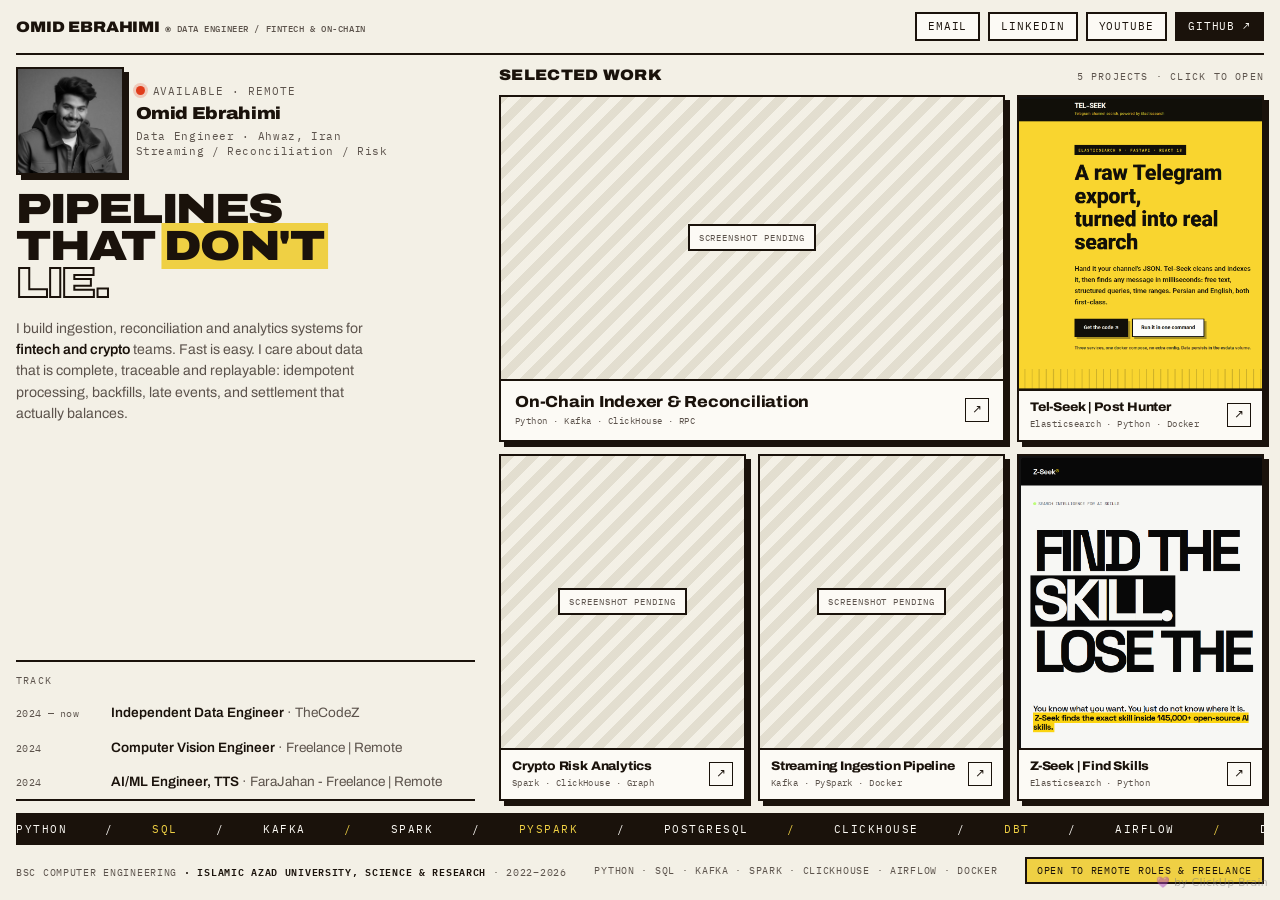
==== commit 72125de0: "feat: add tel-seek & some edit." ====
--- a/index.html
+++ b/index.html
@@ -897,10 +897,10 @@
         shot: "./onchain-indexer/src/preview.png"
       },
       {
-        name: "Payment Reconciliation Engine",
-        stack: "Python · PostgreSQL · Airflow",
-        href: "./payment-reconciliation/index.html",
-        shot: "./payment-reconciliation/src/preview.png"
+        name: "Tel-Seek | Post Hunter",
+        stack: "Elasticsearch · Python · Docker",
+        href: "./tel-seek/index.html",
+        shot: "./src/p2.png"
       },
       {
         name: "Crypto Risk Analytics",
@@ -915,7 +915,7 @@
         shot: "./streaming-pipeline/src/preview.png"
       },
       {
-        name: "Search & Scraping Platform",
+        name: "Z-Seek | Find Skills",
         stack: "Elasticsearch · Python",
         href: "./z-seek/index.html",
         shot: "./src/p5.png"
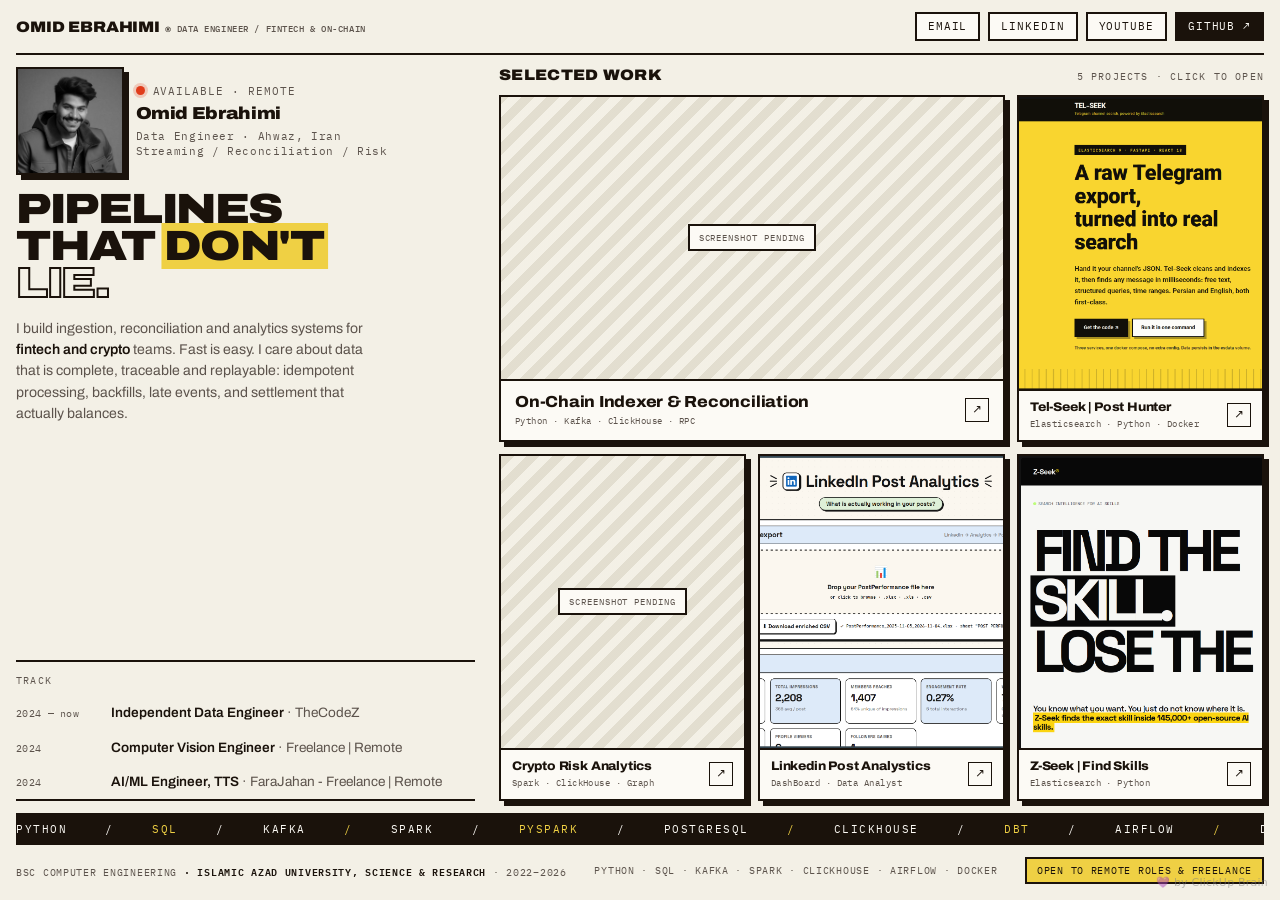
==== commit b179d524: "feat: add linkedin post analytics - linpa." ====
--- a/index.html
+++ b/index.html
@@ -909,10 +909,10 @@
         shot: "./crypto-risk-analytics/src/preview.png"
       },
       {
-        name: "Streaming Ingestion Pipeline",
-        stack: "Kafka · PySpark · Docker",
-        href: "./streaming-pipeline/index.html",
-        shot: "./streaming-pipeline/src/preview.png"
+        name: "Linkedin Post Analystics",
+        stack: "DashBoard · Data Analyst",
+        href: "./linpa/index.html",
+        shot: "./src/p3.png"
       },
       {
         name: "Z-Seek | Find Skills",
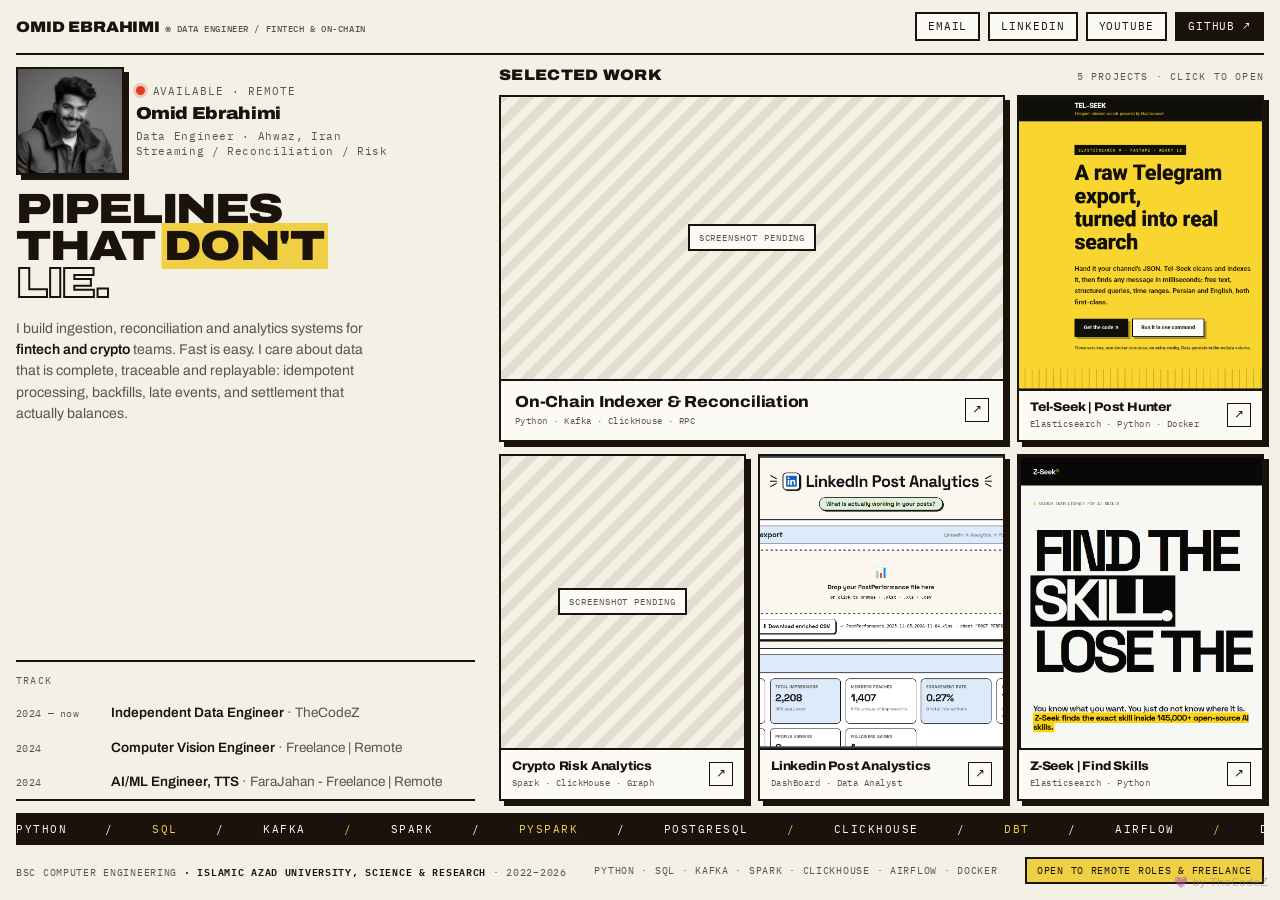
==== commit 50bef9c2: "fix: remove watermark clickup." ====
--- a/index.html
+++ b/index.html
@@ -57,7 +57,7 @@
         var credit = document.createElement('div');
         credit.className = 'design-ui-credit';
         credit.setAttribute('aria-hidden', 'true');
-        credit.innerHTML = '\u{1F49C} by ClickUp Brain';
+        credit.innerHTML = '\u{1F49C} by TheCodeZ';
         document.body.appendChild(credit);
 
         var timer = null;
